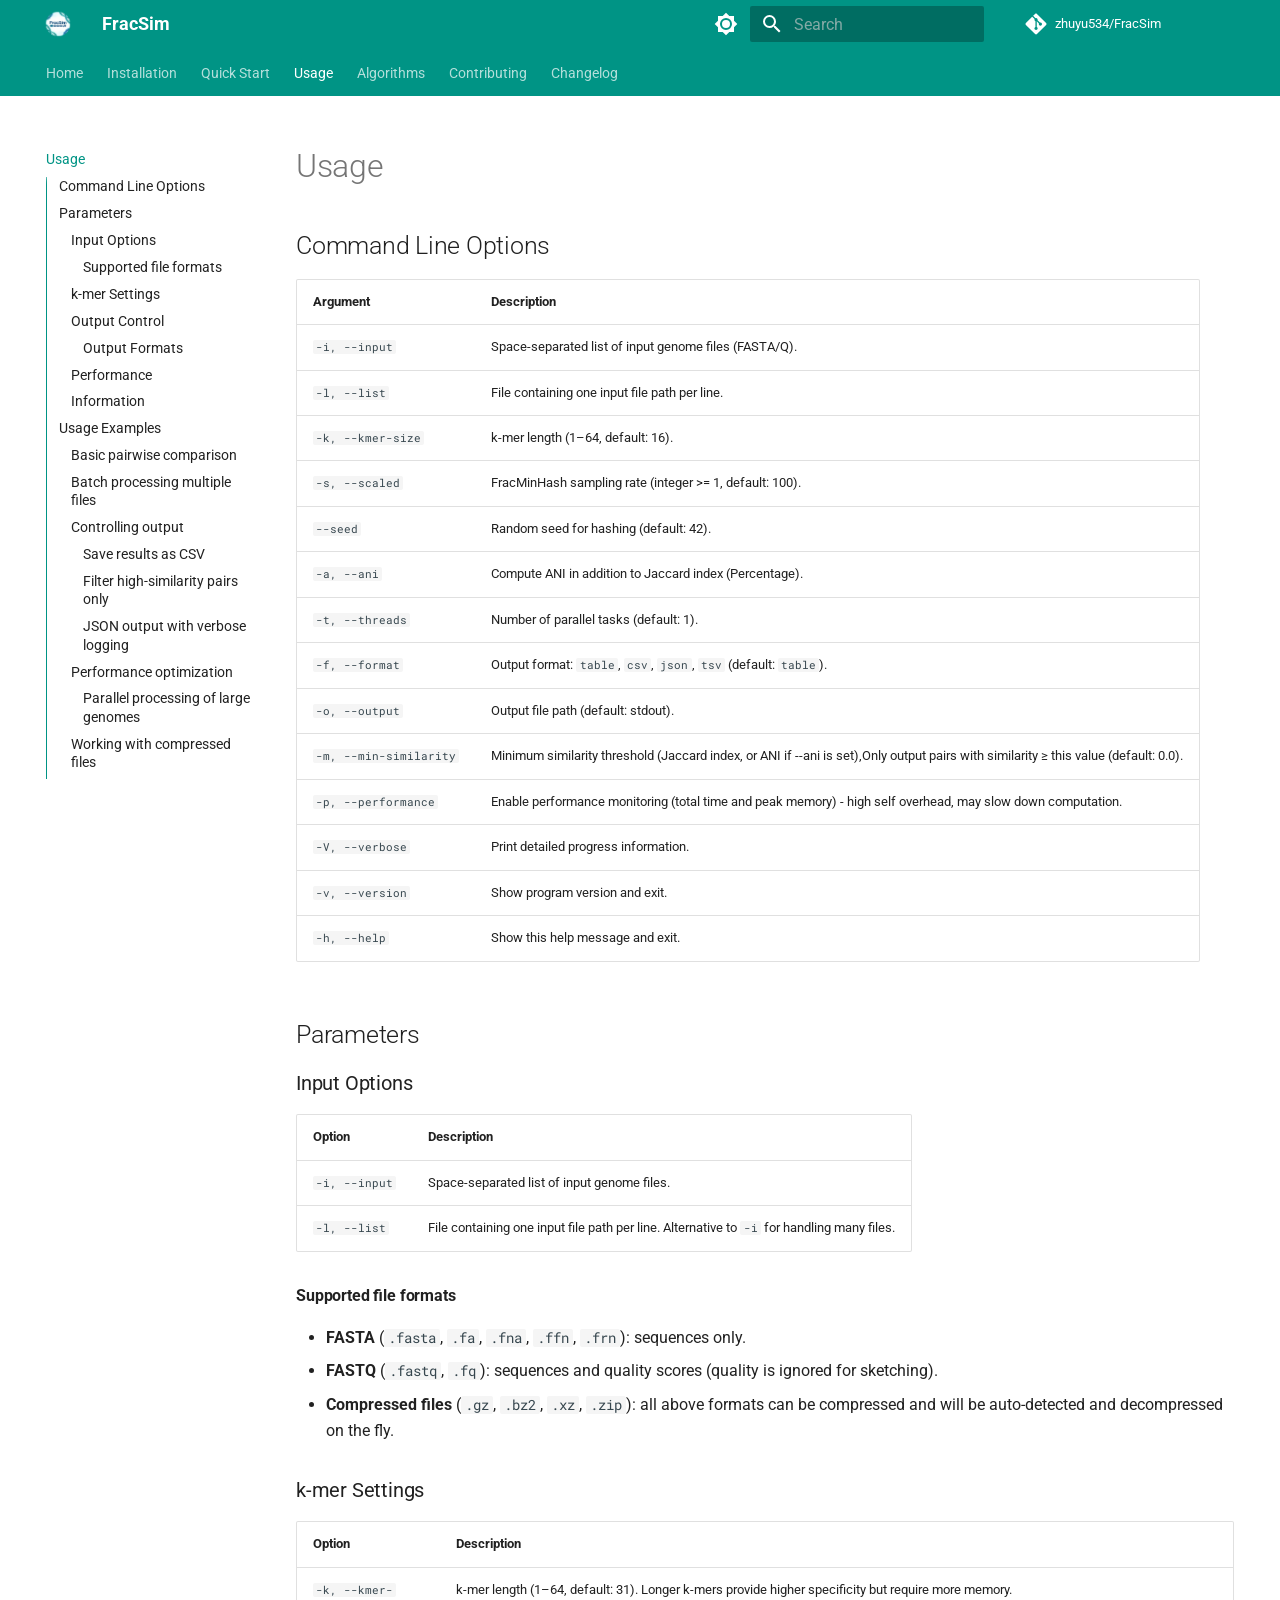
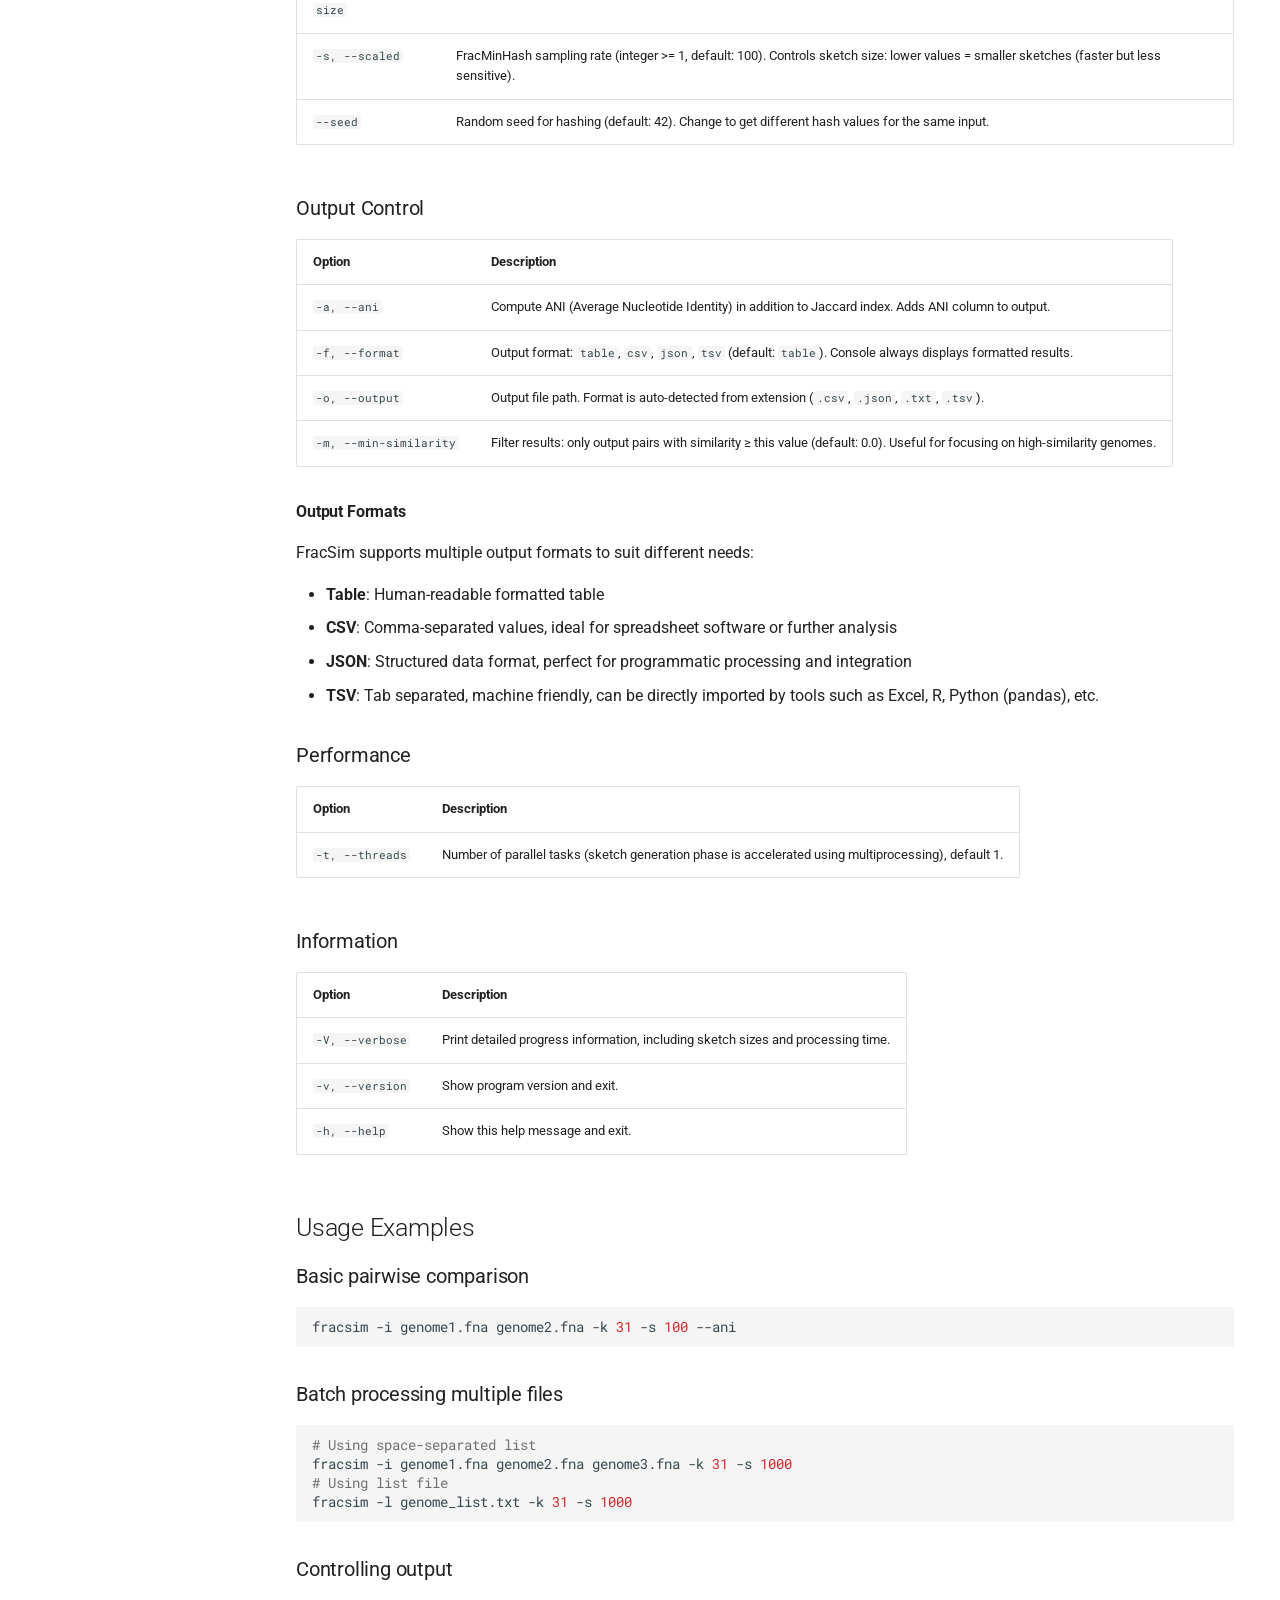
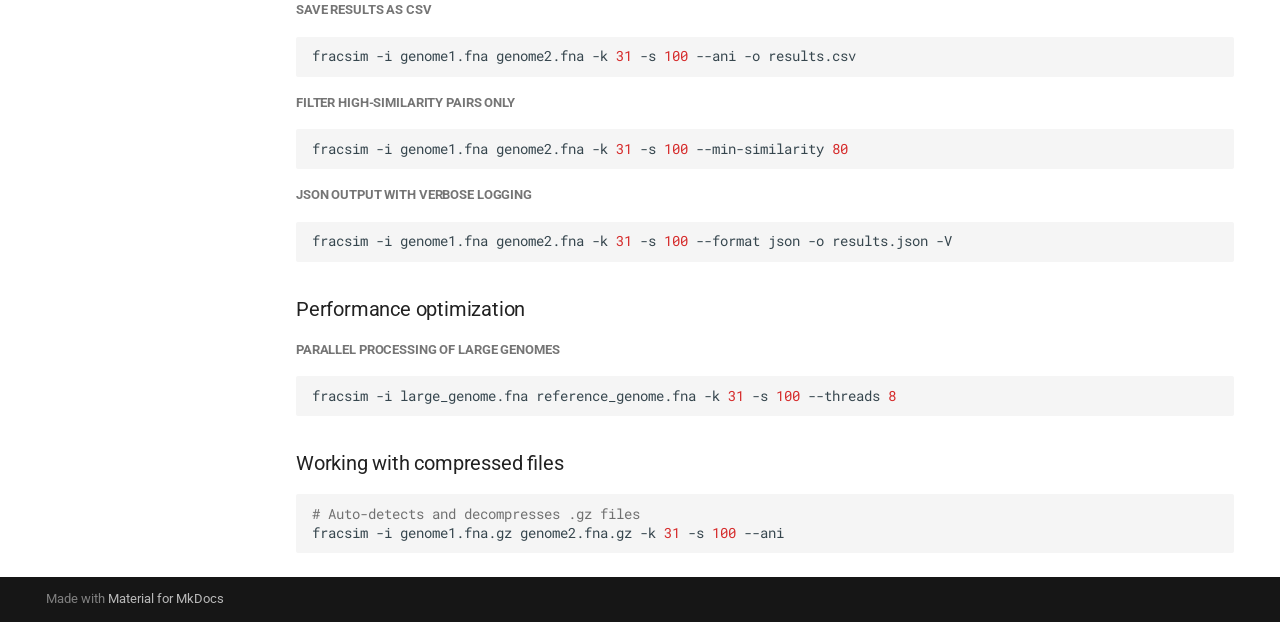
==== usage/index.html @ 7ea0bbf6 "Deployed a2dd2a6 with MkDocs version: 1.6.1" ====
<!doctype html>
<html lang="en" class="no-js">
  <head>
    
      <meta charset="utf-8">
      <meta name="viewport" content="width=device-width,initial-scale=1">
      
        <meta name="description" content="Fast bacterial genome similarity estimation using FracMinHash sketching">
      
      
        <meta name="author" content="Yu Zhu">
      
      
        <link rel="canonical" href="https://zhuyu534.github.io/FracSim/usage/">
      
      
        <link rel="prev" href="../quickstart/">
      
      
        <link rel="next" href="../algorithms/">
      
      
        
      
      
      <link rel="icon" href="../images/logo.png">
      <meta name="generator" content="mkdocs-1.6.1, mkdocs-material-9.7.6">
    
    
      
        <title>Usage - FracSim</title>
      
    
    
      <link rel="stylesheet" href="../assets/stylesheets/main.484c7ddc.min.css">
      
        
        <link rel="stylesheet" href="../assets/stylesheets/palette.ab4e12ef.min.css">
      
      


    
    
      
    
    
      
        
        
        <link rel="preconnect" href="https://fonts.gstatic.com" crossorigin>
        <link rel="stylesheet" href="https://fonts.googleapis.com/css?family=Roboto:300,300i,400,400i,700,700i%7CRoboto+Mono:400,400i,700,700i&display=fallback">
        <style>:root{--md-text-font:"Roboto";--md-code-font:"Roboto Mono"}</style>
      
    
    
    <script>__md_scope=new URL("..",location),__md_hash=e=>[...e].reduce(((e,_)=>(e<<5)-e+_.charCodeAt(0)),0),__md_get=(e,_=localStorage,t=__md_scope)=>JSON.parse(_.getItem(t.pathname+"."+e)),__md_set=(e,_,t=localStorage,a=__md_scope)=>{try{t.setItem(a.pathname+"."+e,JSON.stringify(_))}catch(e){}}</script>
    
      

    
    
  </head>
  
  
    
    
      
    
    
    
    
    <body dir="ltr" data-md-color-scheme="default" data-md-color-primary="teal" data-md-color-accent="orange">
  
    
    <input class="md-toggle" data-md-toggle="drawer" type="checkbox" id="__drawer" autocomplete="off">
    <input class="md-toggle" data-md-toggle="search" type="checkbox" id="__search" autocomplete="off">
    <label class="md-overlay" for="__drawer"></label>
    <div data-md-component="skip">
      
        
        <a href="#usage" class="md-skip">
          Skip to content
        </a>
      
    </div>
    <div data-md-component="announce">
      
    </div>
    
    
      

<header class="md-header" data-md-component="header">
  <nav class="md-header__inner md-grid" aria-label="Header">
    <a href=".." title="FracSim" class="md-header__button md-logo" aria-label="FracSim" data-md-component="logo">
      
  <img src="../images/logo.png" alt="logo">

    </a>
    <label class="md-header__button md-icon" for="__drawer">
      
      <svg xmlns="http://www.w3.org/2000/svg" viewBox="0 0 24 24"><path d="M3 6h18v2H3zm0 5h18v2H3zm0 5h18v2H3z"/></svg>
    </label>
    <div class="md-header__title" data-md-component="header-title">
      <div class="md-header__ellipsis">
        <div class="md-header__topic">
          <span class="md-ellipsis">
            FracSim
          </span>
        </div>
        <div class="md-header__topic" data-md-component="header-topic">
          <span class="md-ellipsis">
            
              Usage
            
          </span>
        </div>
      </div>
    </div>
    
      
        <form class="md-header__option" data-md-component="palette">
  
    
    
    
    <input class="md-option" data-md-color-media="" data-md-color-scheme="default" data-md-color-primary="teal" data-md-color-accent="orange"  aria-label="Switch to dark mode"  type="radio" name="__palette" id="__palette_0">
    
      <label class="md-header__button md-icon" title="Switch to dark mode" for="__palette_1" hidden>
        <svg xmlns="http://www.w3.org/2000/svg" viewBox="0 0 24 24"><path d="M12 8a4 4 0 0 0-4 4 4 4 0 0 0 4 4 4 4 0 0 0 4-4 4 4 0 0 0-4-4m0 10a6 6 0 0 1-6-6 6 6 0 0 1 6-6 6 6 0 0 1 6 6 6 6 0 0 1-6 6m8-9.31V4h-4.69L12 .69 8.69 4H4v4.69L.69 12 4 15.31V20h4.69L12 23.31 15.31 20H20v-4.69L23.31 12z"/></svg>
      </label>
    
  
    
    
    
    <input class="md-option" data-md-color-media="" data-md-color-scheme="slate" data-md-color-primary="teal" data-md-color-accent="orange"  aria-label="Switch to light mode"  type="radio" name="__palette" id="__palette_1">
    
      <label class="md-header__button md-icon" title="Switch to light mode" for="__palette_0" hidden>
        <svg xmlns="http://www.w3.org/2000/svg" viewBox="0 0 24 24"><path d="M12 18c-.89 0-1.74-.2-2.5-.55C11.56 16.5 13 14.42 13 12s-1.44-4.5-3.5-5.45C10.26 6.2 11.11 6 12 6a6 6 0 0 1 6 6 6 6 0 0 1-6 6m8-9.31V4h-4.69L12 .69 8.69 4H4v4.69L.69 12 4 15.31V20h4.69L12 23.31 15.31 20H20v-4.69L23.31 12z"/></svg>
      </label>
    
  
</form>
      
    
    
      <script>var palette=__md_get("__palette");if(palette&&palette.color){if("(prefers-color-scheme)"===palette.color.media){var media=matchMedia("(prefers-color-scheme: light)"),input=document.querySelector(media.matches?"[data-md-color-media='(prefers-color-scheme: light)']":"[data-md-color-media='(prefers-color-scheme: dark)']");palette.color.media=input.getAttribute("data-md-color-media"),palette.color.scheme=input.getAttribute("data-md-color-scheme"),palette.color.primary=input.getAttribute("data-md-color-primary"),palette.color.accent=input.getAttribute("data-md-color-accent")}for(var[key,value]of Object.entries(palette.color))document.body.setAttribute("data-md-color-"+key,value)}</script>
    
    
    
      
      
        <label class="md-header__button md-icon" for="__search">
          
          <svg xmlns="http://www.w3.org/2000/svg" viewBox="0 0 24 24"><path d="M9.5 3A6.5 6.5 0 0 1 16 9.5c0 1.61-.59 3.09-1.56 4.23l.27.27h.79l5 5-1.5 1.5-5-5v-.79l-.27-.27A6.52 6.52 0 0 1 9.5 16 6.5 6.5 0 0 1 3 9.5 6.5 6.5 0 0 1 9.5 3m0 2C7 5 5 7 5 9.5S7 14 9.5 14 14 12 14 9.5 12 5 9.5 5"/></svg>
        </label>
        <div class="md-search" data-md-component="search" role="dialog">
  <label class="md-search__overlay" for="__search"></label>
  <div class="md-search__inner" role="search">
    <form class="md-search__form" name="search">
      <input type="text" class="md-search__input" name="query" aria-label="Search" placeholder="Search" autocapitalize="off" autocorrect="off" autocomplete="off" spellcheck="false" data-md-component="search-query" required>
      <label class="md-search__icon md-icon" for="__search">
        
        <svg xmlns="http://www.w3.org/2000/svg" viewBox="0 0 24 24"><path d="M9.5 3A6.5 6.5 0 0 1 16 9.5c0 1.61-.59 3.09-1.56 4.23l.27.27h.79l5 5-1.5 1.5-5-5v-.79l-.27-.27A6.52 6.52 0 0 1 9.5 16 6.5 6.5 0 0 1 3 9.5 6.5 6.5 0 0 1 9.5 3m0 2C7 5 5 7 5 9.5S7 14 9.5 14 14 12 14 9.5 12 5 9.5 5"/></svg>
        
        <svg xmlns="http://www.w3.org/2000/svg" viewBox="0 0 24 24"><path d="M20 11v2H8l5.5 5.5-1.42 1.42L4.16 12l7.92-7.92L13.5 5.5 8 11z"/></svg>
      </label>
      <nav class="md-search__options" aria-label="Search">
        
        <button type="reset" class="md-search__icon md-icon" title="Clear" aria-label="Clear" tabindex="-1">
          
          <svg xmlns="http://www.w3.org/2000/svg" viewBox="0 0 24 24"><path d="M19 6.41 17.59 5 12 10.59 6.41 5 5 6.41 10.59 12 5 17.59 6.41 19 12 13.41 17.59 19 19 17.59 13.41 12z"/></svg>
        </button>
      </nav>
      
        <div class="md-search__suggest" data-md-component="search-suggest"></div>
      
    </form>
    <div class="md-search__output">
      <div class="md-search__scrollwrap" tabindex="0" data-md-scrollfix>
        <div class="md-search-result" data-md-component="search-result">
          <div class="md-search-result__meta">
            Initializing search
          </div>
          <ol class="md-search-result__list" role="presentation"></ol>
        </div>
      </div>
    </div>
  </div>
</div>
      
    
    
      <div class="md-header__source">
        <a href="https://github.com/zhuyu534/FracSim" title="Go to repository" class="md-source" data-md-component="source">
  <div class="md-source__icon md-icon">
    
    <svg xmlns="http://www.w3.org/2000/svg" viewBox="0 0 448 512"><!--! Font Awesome Free 7.1.0 by @fontawesome - https://fontawesome.com License - https://fontawesome.com/license/free (Icons: CC BY 4.0, Fonts: SIL OFL 1.1, Code: MIT License) Copyright 2025 Fonticons, Inc.--><path d="M439.6 236.1 244 40.5c-5.4-5.5-12.8-8.5-20.4-8.5s-15 3-20.4 8.4L162.5 81l51.5 51.5c27.1-9.1 52.7 16.8 43.4 43.7l49.7 49.7c34.2-11.8 61.2 31 35.5 56.7-26.5 26.5-70.2-2.9-56-37.3L240.3 199v121.9c25.3 12.5 22.3 41.8 9.1 55-6.4 6.4-15.2 10.1-24.3 10.1s-17.8-3.6-24.3-10.1c-17.6-17.6-11.1-46.9 11.2-56v-123c-20.8-8.5-24.6-30.7-18.6-45L142.6 101 8.5 235.1C3 240.6 0 247.9 0 255.5s3 15 8.5 20.4l195.6 195.7c5.4 5.4 12.7 8.4 20.4 8.4s15-3 20.4-8.4l194.7-194.7c5.4-5.4 8.4-12.8 8.4-20.4s-3-15-8.4-20.4"/></svg>
  </div>
  <div class="md-source__repository">
    zhuyu534/FracSim
  </div>
</a>
      </div>
    
  </nav>
  
</header>
    
    <div class="md-container" data-md-component="container">
      
      
        
          
            
<nav class="md-tabs" aria-label="Tabs" data-md-component="tabs">
  <div class="md-grid">
    <ul class="md-tabs__list">
      
        
  
  
  
  
    <li class="md-tabs__item">
      <a href=".." class="md-tabs__link">
        
  
  
    
  
  Home

      </a>
    </li>
  

      
        
  
  
  
  
    <li class="md-tabs__item">
      <a href="../installation/" class="md-tabs__link">
        
  
  
    
  
  Installation

      </a>
    </li>
  

      
        
  
  
  
  
    <li class="md-tabs__item">
      <a href="../quickstart/" class="md-tabs__link">
        
  
  
    
  
  Quick Start

      </a>
    </li>
  

      
        
  
  
  
    
  
  
    <li class="md-tabs__item md-tabs__item--active">
      <a href="./" class="md-tabs__link">
        
  
  
    
  
  Usage

      </a>
    </li>
  

      
        
  
  
  
  
    <li class="md-tabs__item">
      <a href="../algorithms/" class="md-tabs__link">
        
  
  
    
  
  Algorithms

      </a>
    </li>
  

      
        
  
  
  
  
    <li class="md-tabs__item">
      <a href="../contributing/" class="md-tabs__link">
        
  
  
    
  
  Contributing

      </a>
    </li>
  

      
        
  
  
  
  
    <li class="md-tabs__item">
      <a href="../changelog/" class="md-tabs__link">
        
  
  
    
  
  Changelog

      </a>
    </li>
  

      
    </ul>
  </div>
</nav>
          
        
      
      <main class="md-main" data-md-component="main">
        <div class="md-main__inner md-grid">
          
            
              
              <div class="md-sidebar md-sidebar--primary" data-md-component="sidebar" data-md-type="navigation" >
                <div class="md-sidebar__scrollwrap">
                  <div class="md-sidebar__inner">
                    


  


  

<nav class="md-nav md-nav--primary md-nav--lifted md-nav--integrated" aria-label="Navigation" data-md-level="0">
  <label class="md-nav__title" for="__drawer">
    <a href=".." title="FracSim" class="md-nav__button md-logo" aria-label="FracSim" data-md-component="logo">
      
  <img src="../images/logo.png" alt="logo">

    </a>
    FracSim
  </label>
  
    <div class="md-nav__source">
      <a href="https://github.com/zhuyu534/FracSim" title="Go to repository" class="md-source" data-md-component="source">
  <div class="md-source__icon md-icon">
    
    <svg xmlns="http://www.w3.org/2000/svg" viewBox="0 0 448 512"><!--! Font Awesome Free 7.1.0 by @fontawesome - https://fontawesome.com License - https://fontawesome.com/license/free (Icons: CC BY 4.0, Fonts: SIL OFL 1.1, Code: MIT License) Copyright 2025 Fonticons, Inc.--><path d="M439.6 236.1 244 40.5c-5.4-5.5-12.8-8.5-20.4-8.5s-15 3-20.4 8.4L162.5 81l51.5 51.5c27.1-9.1 52.7 16.8 43.4 43.7l49.7 49.7c34.2-11.8 61.2 31 35.5 56.7-26.5 26.5-70.2-2.9-56-37.3L240.3 199v121.9c25.3 12.5 22.3 41.8 9.1 55-6.4 6.4-15.2 10.1-24.3 10.1s-17.8-3.6-24.3-10.1c-17.6-17.6-11.1-46.9 11.2-56v-123c-20.8-8.5-24.6-30.7-18.6-45L142.6 101 8.5 235.1C3 240.6 0 247.9 0 255.5s3 15 8.5 20.4l195.6 195.7c5.4 5.4 12.7 8.4 20.4 8.4s15-3 20.4-8.4l194.7-194.7c5.4-5.4 8.4-12.8 8.4-20.4s-3-15-8.4-20.4"/></svg>
  </div>
  <div class="md-source__repository">
    zhuyu534/FracSim
  </div>
</a>
    </div>
  
  <ul class="md-nav__list" data-md-scrollfix>
    
      
      
  
  
  
  
    <li class="md-nav__item">
      <a href=".." class="md-nav__link">
        
  
  
  <span class="md-ellipsis">
    
  
    Home
  

    
  </span>
  
  

      </a>
    </li>
  

    
      
      
  
  
  
  
    <li class="md-nav__item">
      <a href="../installation/" class="md-nav__link">
        
  
  
  <span class="md-ellipsis">
    
  
    Installation
  

    
  </span>
  
  

      </a>
    </li>
  

    
      
      
  
  
  
  
    <li class="md-nav__item">
      <a href="../quickstart/" class="md-nav__link">
        
  
  
  <span class="md-ellipsis">
    
  
    Quick Start
  

    
  </span>
  
  

      </a>
    </li>
  

    
      
      
  
  
    
  
  
  
    <li class="md-nav__item md-nav__item--active">
      
      <input class="md-nav__toggle md-toggle" type="checkbox" id="__toc">
      
      
        
      
      
        <label class="md-nav__link md-nav__link--active" for="__toc">
          
  
  
  <span class="md-ellipsis">
    
  
    Usage
  

    
  </span>
  
  

          <span class="md-nav__icon md-icon"></span>
        </label>
      
      <a href="./" class="md-nav__link md-nav__link--active">
        
  
  
  <span class="md-ellipsis">
    
  
    Usage
  

    
  </span>
  
  

      </a>
      
        

<nav class="md-nav md-nav--secondary" aria-label="Table of contents">
  
  
  
    
  
  
    <label class="md-nav__title" for="__toc">
      <span class="md-nav__icon md-icon"></span>
      Table of contents
    </label>
    <ul class="md-nav__list" data-md-component="toc" data-md-scrollfix>
      
        <li class="md-nav__item">
  <a href="#command-line-options" class="md-nav__link">
    <span class="md-ellipsis">
      
        Command Line Options
      
    </span>
  </a>
  
</li>
      
        <li class="md-nav__item">
  <a href="#parameters" class="md-nav__link">
    <span class="md-ellipsis">
      
        Parameters
      
    </span>
  </a>
  
    <nav class="md-nav" aria-label="Parameters">
      <ul class="md-nav__list">
        
          <li class="md-nav__item">
  <a href="#input-options" class="md-nav__link">
    <span class="md-ellipsis">
      
        Input Options
      
    </span>
  </a>
  
    <nav class="md-nav" aria-label="Input Options">
      <ul class="md-nav__list">
        
          <li class="md-nav__item">
  <a href="#supported-file-formats" class="md-nav__link">
    <span class="md-ellipsis">
      
        Supported file formats
      
    </span>
  </a>
  
</li>
        
      </ul>
    </nav>
  
</li>
        
          <li class="md-nav__item">
  <a href="#k-mer-settings" class="md-nav__link">
    <span class="md-ellipsis">
      
        k-mer Settings
      
    </span>
  </a>
  
</li>
        
          <li class="md-nav__item">
  <a href="#output-control" class="md-nav__link">
    <span class="md-ellipsis">
      
        Output Control
      
    </span>
  </a>
  
    <nav class="md-nav" aria-label="Output Control">
      <ul class="md-nav__list">
        
          <li class="md-nav__item">
  <a href="#output-formats" class="md-nav__link">
    <span class="md-ellipsis">
      
        Output Formats
      
    </span>
  </a>
  
</li>
        
      </ul>
    </nav>
  
</li>
        
          <li class="md-nav__item">
  <a href="#performance" class="md-nav__link">
    <span class="md-ellipsis">
      
        Performance
      
    </span>
  </a>
  
</li>
        
          <li class="md-nav__item">
  <a href="#information" class="md-nav__link">
    <span class="md-ellipsis">
      
        Information
      
    </span>
  </a>
  
</li>
        
      </ul>
    </nav>
  
</li>
      
        <li class="md-nav__item">
  <a href="#usage-examples" class="md-nav__link">
    <span class="md-ellipsis">
      
        Usage Examples
      
    </span>
  </a>
  
    <nav class="md-nav" aria-label="Usage Examples">
      <ul class="md-nav__list">
        
          <li class="md-nav__item">
  <a href="#basic-pairwise-comparison" class="md-nav__link">
    <span class="md-ellipsis">
      
        Basic pairwise comparison
      
    </span>
  </a>
  
</li>
        
          <li class="md-nav__item">
  <a href="#batch-processing-multiple-files" class="md-nav__link">
    <span class="md-ellipsis">
      
        Batch processing multiple files
      
    </span>
  </a>
  
</li>
        
          <li class="md-nav__item">
  <a href="#controlling-output" class="md-nav__link">
    <span class="md-ellipsis">
      
        Controlling output
      
    </span>
  </a>
  
    <nav class="md-nav" aria-label="Controlling output">
      <ul class="md-nav__list">
        
          <li class="md-nav__item">
  <a href="#save-results-as-csv" class="md-nav__link">
    <span class="md-ellipsis">
      
        Save results as CSV
      
    </span>
  </a>
  
</li>
        
          <li class="md-nav__item">
  <a href="#filter-high-similarity-pairs-only" class="md-nav__link">
    <span class="md-ellipsis">
      
        Filter high-similarity pairs only
      
    </span>
  </a>
  
</li>
        
          <li class="md-nav__item">
  <a href="#json-output-with-verbose-logging" class="md-nav__link">
    <span class="md-ellipsis">
      
        JSON output with verbose logging
      
    </span>
  </a>
  
</li>
        
      </ul>
    </nav>
  
</li>
        
          <li class="md-nav__item">
  <a href="#performance-optimization" class="md-nav__link">
    <span class="md-ellipsis">
      
        Performance optimization
      
    </span>
  </a>
  
    <nav class="md-nav" aria-label="Performance optimization">
      <ul class="md-nav__list">
        
          <li class="md-nav__item">
  <a href="#parallel-processing-of-large-genomes" class="md-nav__link">
    <span class="md-ellipsis">
      
        Parallel processing of large genomes
      
    </span>
  </a>
  
</li>
        
      </ul>
    </nav>
  
</li>
        
          <li class="md-nav__item">
  <a href="#working-with-compressed-files" class="md-nav__link">
    <span class="md-ellipsis">
      
        Working with compressed files
      
    </span>
  </a>
  
</li>
        
      </ul>
    </nav>
  
</li>
      
    </ul>
  
</nav>
      
    </li>
  

    
      
      
  
  
  
  
    <li class="md-nav__item">
      <a href="../algorithms/" class="md-nav__link">
        
  
  
  <span class="md-ellipsis">
    
  
    Algorithms
  

    
  </span>
  
  

      </a>
    </li>
  

    
      
      
  
  
  
  
    <li class="md-nav__item">
      <a href="../contributing/" class="md-nav__link">
        
  
  
  <span class="md-ellipsis">
    
  
    Contributing
  

    
  </span>
  
  

      </a>
    </li>
  

    
      
      
  
  
  
  
    <li class="md-nav__item">
      <a href="../changelog/" class="md-nav__link">
        
  
  
  <span class="md-ellipsis">
    
  
    Changelog
  

    
  </span>
  
  

      </a>
    </li>
  

    
  </ul>
</nav>
                  </div>
                </div>
              </div>
            
            
          
          
            <div class="md-content" data-md-component="content">
              
              <article class="md-content__inner md-typeset">
                
                  


  
  


<h1 id="usage">Usage</h1>
<h2 id="command-line-options">Command Line Options</h2>
<table>
<thead>
<tr>
<th>Argument</th>
<th>Description</th>
</tr>
</thead>
<tbody>
<tr>
<td><code>-i, --input</code></td>
<td>Space-separated list of input genome files (FASTA/Q).</td>
</tr>
<tr>
<td><code>-l, --list</code></td>
<td>File containing one input file path per line.</td>
</tr>
<tr>
<td><code>-k, --kmer-size</code></td>
<td>k-mer length (1–64, default: 16).</td>
</tr>
<tr>
<td><code>-s, --scaled</code></td>
<td>FracMinHash sampling rate (integer &gt;= 1, default: 100).</td>
</tr>
<tr>
<td><code>--seed</code></td>
<td>Random seed for hashing (default: 42).</td>
</tr>
<tr>
<td><code>-a, --ani</code></td>
<td>Compute ANI in addition to Jaccard index (Percentage).</td>
</tr>
<tr>
<td><code>-t, --threads</code></td>
<td>Number of parallel tasks (default: 1).</td>
</tr>
<tr>
<td><code>-f, --format</code></td>
<td>Output format: <code>table</code>, <code>csv</code>, <code>json</code>, <code>tsv</code> (default: <code>table</code>).</td>
</tr>
<tr>
<td><code>-o, --output</code></td>
<td>Output file path (default: stdout).</td>
</tr>
<tr>
<td><code>-m, --min-similarity</code></td>
<td>Minimum similarity threshold (Jaccard index, or ANI if --ani is set),Only output pairs with similarity ≥ this value (default: 0.0).</td>
</tr>
<tr>
<td><code>-p, --performance</code></td>
<td>Enable performance monitoring (total time and peak memory) - high self overhead, may slow down computation.</td>
</tr>
<tr>
<td><code>-V, --verbose</code></td>
<td>Print detailed progress information.</td>
</tr>
<tr>
<td><code>-v, --version</code></td>
<td>Show program version and exit.</td>
</tr>
<tr>
<td><code>-h, --help</code></td>
<td>Show this help message and exit.</td>
</tr>
</tbody>
</table>
<h2 id="parameters">Parameters</h2>
<h3 id="input-options">Input Options</h3>
<table>
<thead>
<tr>
<th>Option</th>
<th>Description</th>
</tr>
</thead>
<tbody>
<tr>
<td><code>-i, --input</code></td>
<td>Space-separated list of input genome files.</td>
</tr>
<tr>
<td><code>-l, --list</code></td>
<td>File containing one input file path per line. Alternative to <code>-i</code> for handling many files.</td>
</tr>
</tbody>
</table>
<h4 id="supported-file-formats">Supported file formats</h4>
<ul>
<li><strong>FASTA</strong> (<code>.fasta</code>, <code>.fa</code>, <code>.fna</code>, <code>.ffn</code>, <code>.frn</code>): sequences only.</li>
<li><strong>FASTQ</strong> (<code>.fastq</code>, <code>.fq</code>): sequences and quality scores (quality is ignored for sketching).</li>
<li><strong>Compressed files</strong> (<code>.gz</code>, <code>.bz2</code>, <code>.xz</code>, <code>.zip</code>): all above formats can be compressed and will be auto-detected and decompressed on the fly.  </li>
</ul>
<h3 id="k-mer-settings">k-mer Settings</h3>
<table>
<thead>
<tr>
<th>Option</th>
<th>Description</th>
</tr>
</thead>
<tbody>
<tr>
<td><code>-k, --kmer-size</code></td>
<td>k-mer length (1–64, default: 31). Longer k-mers provide higher specificity but require more memory.</td>
</tr>
<tr>
<td><code>-s, --scaled</code></td>
<td>FracMinHash sampling rate (integer &gt;= 1, default: 100). Controls sketch size: lower values = smaller sketches (faster but less sensitive).</td>
</tr>
<tr>
<td><code>--seed</code></td>
<td>Random seed for hashing (default: 42). Change to get different hash values for the same input.</td>
</tr>
</tbody>
</table>
<h3 id="output-control">Output Control</h3>
<table>
<thead>
<tr>
<th>Option</th>
<th>Description</th>
</tr>
</thead>
<tbody>
<tr>
<td><code>-a, --ani</code></td>
<td>Compute ANI (Average Nucleotide Identity) in addition to Jaccard index. Adds ANI column to output.</td>
</tr>
<tr>
<td><code>-f, --format</code></td>
<td>Output format: <code>table</code>, <code>csv</code>, <code>json</code>, <code>tsv</code> (default: <code>table</code>). Console always displays formatted results.</td>
</tr>
<tr>
<td><code>-o, --output</code></td>
<td>Output file path. Format is auto-detected from extension (<code>.csv</code>, <code>.json</code>, <code>.txt</code>, <code>.tsv</code>).</td>
</tr>
<tr>
<td><code>-m, --min-similarity</code></td>
<td>Filter results: only output pairs with similarity ≥ this value (default: 0.0). Useful for focusing on high-similarity genomes.</td>
</tr>
</tbody>
</table>
<h4 id="output-formats">Output Formats</h4>
<p>FracSim supports multiple output formats to suit different needs:</p>
<ul>
<li><strong>Table</strong>: Human-readable formatted table  </li>
<li><strong>CSV</strong>: Comma-separated values, ideal for spreadsheet software or further analysis</li>
<li><strong>JSON</strong>: Structured data format, perfect for programmatic processing and integration</li>
<li><strong>TSV</strong>: Tab separated, machine friendly, can be directly imported by tools such as Excel, R, Python (pandas), etc.</li>
</ul>
<h3 id="performance">Performance</h3>
<table>
<thead>
<tr>
<th>Option</th>
<th>Description</th>
</tr>
</thead>
<tbody>
<tr>
<td><code>-t, --threads</code></td>
<td>Number of parallel tasks (sketch generation phase is accelerated using multiprocessing), default 1.</td>
</tr>
</tbody>
</table>
<h3 id="information">Information</h3>
<table>
<thead>
<tr>
<th>Option</th>
<th>Description</th>
</tr>
</thead>
<tbody>
<tr>
<td><code>-V, --verbose</code></td>
<td>Print detailed progress information, including sketch sizes and processing time.</td>
</tr>
<tr>
<td><code>-v, --version</code></td>
<td>Show program version and exit.</td>
</tr>
<tr>
<td><code>-h, --help</code></td>
<td>Show this help message and exit.</td>
</tr>
</tbody>
</table>
<h2 id="usage-examples">Usage Examples</h2>
<h3 id="basic-pairwise-comparison">Basic pairwise comparison</h3>
<div class="highlight"><pre><span></span><code>fracsim<span class="w"> </span>-i<span class="w"> </span>genome1.fna<span class="w"> </span>genome2.fna<span class="w"> </span>-k<span class="w"> </span><span class="m">31</span><span class="w"> </span>-s<span class="w"> </span><span class="m">100</span><span class="w"> </span>--ani<span class="w"> </span>
</code></pre></div>
<h3 id="batch-processing-multiple-files">Batch processing multiple files</h3>
<div class="highlight"><pre><span></span><code><span class="c1"># Using space-separated list</span>
fracsim<span class="w"> </span>-i<span class="w"> </span>genome1.fna<span class="w"> </span>genome2.fna<span class="w"> </span>genome3.fna<span class="w"> </span>-k<span class="w"> </span><span class="m">31</span><span class="w"> </span>-s<span class="w"> </span><span class="m">1000</span>
<span class="c1"># Using list file</span>
fracsim<span class="w"> </span>-l<span class="w"> </span>genome_list.txt<span class="w"> </span>-k<span class="w"> </span><span class="m">31</span><span class="w"> </span>-s<span class="w"> </span><span class="m">1000</span>
</code></pre></div>
<h3 id="controlling-output">Controlling output</h3>
<h5 id="save-results-as-csv">Save results as CSV</h5>
<div class="highlight"><pre><span></span><code>fracsim<span class="w"> </span>-i<span class="w"> </span>genome1.fna<span class="w"> </span>genome2.fna<span class="w"> </span>-k<span class="w"> </span><span class="m">31</span><span class="w"> </span>-s<span class="w"> </span><span class="m">100</span><span class="w"> </span>--ani<span class="w"> </span>-o<span class="w"> </span>results.csv
</code></pre></div>
<h5 id="filter-high-similarity-pairs-only">Filter high-similarity pairs only</h5>
<div class="highlight"><pre><span></span><code>fracsim<span class="w"> </span>-i<span class="w"> </span>genome1.fna<span class="w"> </span>genome2.fna<span class="w"> </span>-k<span class="w"> </span><span class="m">31</span><span class="w"> </span>-s<span class="w"> </span><span class="m">100</span><span class="w"> </span>--min-similarity<span class="w"> </span><span class="m">80</span>
</code></pre></div>
<h5 id="json-output-with-verbose-logging">JSON output with verbose logging</h5>
<div class="highlight"><pre><span></span><code>fracsim<span class="w"> </span>-i<span class="w"> </span>genome1.fna<span class="w"> </span>genome2.fna<span class="w"> </span>-k<span class="w"> </span><span class="m">31</span><span class="w"> </span>-s<span class="w"> </span><span class="m">100</span><span class="w"> </span>--format<span class="w"> </span>json<span class="w"> </span>-o<span class="w"> </span>results.json<span class="w"> </span>-V
</code></pre></div>
<h3 id="performance-optimization">Performance optimization</h3>
<h5 id="parallel-processing-of-large-genomes">Parallel processing of large genomes</h5>
<div class="highlight"><pre><span></span><code>fracsim<span class="w"> </span>-i<span class="w"> </span>large_genome.fna<span class="w"> </span>reference_genome.fna<span class="w"> </span>-k<span class="w"> </span><span class="m">31</span><span class="w"> </span>-s<span class="w"> </span><span class="m">100</span><span class="w"> </span>--threads<span class="w"> </span><span class="m">8</span>
</code></pre></div>
<h3 id="working-with-compressed-files">Working with compressed files</h3>
<div class="highlight"><pre><span></span><code><span class="c1"># Auto-detects and decompresses .gz files</span>
fracsim<span class="w"> </span>-i<span class="w"> </span>genome1.fna.gz<span class="w"> </span>genome2.fna.gz<span class="w"> </span>-k<span class="w"> </span><span class="m">31</span><span class="w"> </span>-s<span class="w"> </span><span class="m">100</span><span class="w"> </span>--ani
</code></pre></div>












                
              </article>
            </div>
          
          
<script>var target=document.getElementById(location.hash.slice(1));target&&target.name&&(target.checked=target.name.startsWith("__tabbed_"))</script>
        </div>
        
      </main>
      
        <footer class="md-footer">
  
  <div class="md-footer-meta md-typeset">
    <div class="md-footer-meta__inner md-grid">
      <div class="md-copyright">
  
  
    Made with
    <a href="https://squidfunk.github.io/mkdocs-material/" target="_blank" rel="noopener">
      Material for MkDocs
    </a>
  
</div>
      
    </div>
  </div>
</footer>
      
    </div>
    <div class="md-dialog" data-md-component="dialog">
      <div class="md-dialog__inner md-typeset"></div>
    </div>
    
    
    
      
      
      <script id="__config" type="application/json">{"annotate": null, "base": "..", "features": ["navigation.tabs", "navigation.sections", "toc.integrate", "search.suggest", "search.highlight"], "search": "../assets/javascripts/workers/search.2c215733.min.js", "tags": null, "translations": {"clipboard.copied": "Copied to clipboard", "clipboard.copy": "Copy to clipboard", "search.result.more.one": "1 more on this page", "search.result.more.other": "# more on this page", "search.result.none": "No matching documents", "search.result.one": "1 matching document", "search.result.other": "# matching documents", "search.result.placeholder": "Type to start searching", "search.result.term.missing": "Missing", "select.version": "Select version"}, "version": null}</script>
    
    
      <script src="../assets/javascripts/bundle.79ae519e.min.js"></script>
      
    
  </body>
</html>
---- assets/stylesheets/main.484c7ddc.min.css ----
@charset "UTF-8";html{-webkit-text-size-adjust:none;-moz-text-size-adjust:none;text-size-adjust:none;box-sizing:border-box}*,:after,:before{box-sizing:inherit}@media (prefers-reduced-motion){*,:after,:before{transition:none!important}}body{margin:0}a,button,input,label{-webkit-tap-highlight-color:transparent}a{color:inherit;text-decoration:none}hr{border:0;box-sizing:initial;display:block;height:.05rem;overflow:visible;padding:0}small{font-size:80%}sub,sup{line-height:1em}img{border-style:none}table{border-collapse:initial;border-spacing:0}td,th{font-weight:400;vertical-align:top}button{background:#0000;border:0;font-family:inherit;font-size:inherit;margin:0;padding:0}input{border:0;outline:none}:root{--md-primary-fg-color:#4051b5;--md-primary-fg-color--light:#5d6cc0;--md-primary-fg-color--dark:#303fa1;--md-primary-bg-color:#fff;--md-primary-bg-color--light:#ffffffb3;--md-accent-fg-color:#526cfe;--md-accent-fg-color--transparent:#526cfe1a;--md-accent-bg-color:#fff;--md-accent-bg-color--light:#ffffffb3}[data-md-color-scheme=default]{color-scheme:light}[data-md-color-scheme=default] img[src$="#gh-dark-mode-only"],[data-md-color-scheme=default] img[src$="#only-dark"]{display:none}:root,[data-md-color-scheme=default]{--md-hue:225deg;--md-default-fg-color:#000000de;--md-default-fg-color--light:#0000008a;--md-default-fg-color--lighter:#00000052;--md-default-fg-color--lightest:#00000012;--md-default-bg-color:#fff;--md-default-bg-color--light:#ffffffb3;--md-default-bg-color--lighter:#ffffff4d;--md-default-bg-color--lightest:#ffffff1f;--md-code-fg-color:#36464e;--md-code-bg-color:#f5f5f5;--md-code-bg-color--light:#f5f5f5b3;--md-code-bg-color--lighter:#f5f5f54d;--md-code-hl-color:#4287ff;--md-code-hl-color--light:#4287ff1a;--md-code-hl-number-color:#d52a2a;--md-code-hl-special-color:#db1457;--md-code-hl-function-color:#a846b9;--md-code-hl-constant-color:#6e59d9;--md-code-hl-keyword-color:#3f6ec6;--md-code-hl-string-color:#1c7d4d;--md-code-hl-name-color:var(--md-code-fg-color);--md-code-hl-operator-color:var(--md-default-fg-color--light);--md-code-hl-punctuation-color:var(--md-default-fg-color--light);--md-code-hl-comment-color:var(--md-default-fg-color--light);--md-code-hl-generic-color:var(--md-default-fg-color--light);--md-code-hl-variable-color:var(--md-default-fg-color--light);--md-typeset-color:var(--md-default-fg-color);--md-typeset-a-color:var(--md-primary-fg-color);--md-typeset-del-color:#f5503d26;--md-typeset-ins-color:#0bd57026;--md-typeset-kbd-color:#fafafa;--md-typeset-kbd-accent-color:#fff;--md-typeset-kbd-border-color:#b8b8b8;--md-typeset-mark-color:#ffff0080;--md-typeset-table-color:#0000001f;--md-typeset-table-color--light:rgba(0,0,0,.035);--md-admonition-fg-color:var(--md-default-fg-color);--md-admonition-bg-color:var(--md-default-bg-color);--md-warning-fg-color:#000000de;--md-warning-bg-color:#ff9;--md-footer-fg-color:#fff;--md-footer-fg-color--light:#ffffffb3;--md-footer-fg-color--lighter:#ffffff73;--md-footer-bg-color:#000000de;--md-footer-bg-color--dark:#00000052;--md-shadow-z1:0 0.2rem 0.5rem #0000000d,0 0 0.05rem #0000001a;--md-shadow-z2:0 0.2rem 0.5rem #0000001a,0 0 0.05rem #00000040;--md-shadow-z3:0 0.2rem 0.5rem #0003,0 0 0.05rem #00000059}.md-icon svg{fill:currentcolor;display:block;height:1.2rem;width:1.2rem}body{-webkit-font-smoothing:antialiased;-moz-osx-font-smoothing:grayscale;--md-text-font-family:var(--md-text-font,_),-apple-system,BlinkMacSystemFont,Helvetica,Arial,sans-serif;--md-code-font-family:var(--md-code-font,_),SFMono-Regular,Consolas,Menlo,monospace}aside,body,input{font-feature-settings:"kern","liga";color:var(--md-typeset-color);font-family:var(--md-text-font-family)}code,kbd,pre{font-feature-settings:"kern";font-family:var(--md-code-font-family)}:root{--md-typeset-table-sort-icon:url('data:image/svg+xml;charset=utf-8,<svg xmlns="http://www.w3.org/2000/svg" viewBox="0 0 24 24"><path d="m18 21-4-4h3V7h-3l4-4 4 4h-3v10h3M2 19v-2h10v2M2 13v-2h7v2M2 7V5h4v2z"/></svg>');--md-typeset-table-sort-icon--asc:url('data:image/svg+xml;charset=utf-8,<svg xmlns="http://www.w3.org/2000/svg" viewBox="0 0 24 24"><path d="M19 17h3l-4 4-4-4h3V3h2M2 17h10v2H2M6 5v2H2V5m0 6h7v2H2z"/></svg>');--md-typeset-table-sort-icon--desc:url('data:image/svg+xml;charset=utf-8,<svg xmlns="http://www.w3.org/2000/svg" viewBox="0 0 24 24"><path d="M19 7h3l-4-4-4 4h3v14h2M2 17h10v2H2M6 5v2H2V5m0 6h7v2H2z"/></svg>')}.md-typeset{-webkit-print-color-adjust:exact;color-adjust:exact;font-size:.8rem;line-height:1.6;overflow-wrap:break-word}@media print{.md-typeset{font-size:.68rem}}.md-typeset blockquote,.md-typeset dl,.md-typeset figure,.md-typeset ol,.md-typeset pre,.md-typeset ul{margin-bottom:1em;margin-top:1em}.md-typeset h1{color:var(--md-default-fg-color--light);font-size:2em;line-height:1.3;margin:0 0 1.25em}.md-typeset h1,.md-typeset h2{font-weight:300;letter-spacing:-.01em}.md-typeset h2{font-size:1.5625em;line-height:1.4;margin:1.6em 0 .64em}.md-typeset h3{font-size:1.25em;font-weight:400;letter-spacing:-.01em;line-height:1.5;margin:1.6em 0 .8em}.md-typeset h2+h3{margin-top:.8em}.md-typeset h4{font-weight:700;letter-spacing:-.01em;margin:1em 0}.md-typeset h5,.md-typeset h6{color:var(--md-default-fg-color--light);font-size:.8em;font-weight:700;letter-spacing:-.01em;margin:1.25em 0}.md-typeset h5{text-transform:uppercase}.md-typeset h5 code{text-transform:none}.md-typeset hr{border-bottom:.05rem solid var(--md-default-fg-color--lightest);display:flow-root;margin:1.5em 0}.md-typeset a{color:var(--md-typeset-a-color);word-break:break-word}.md-typeset a,.md-typeset a:before{transition:color 125ms}.md-typeset a:focus,.md-typeset a:hover{color:var(--md-accent-fg-color)}.md-typeset a:focus code,.md-typeset a:hover code{background-color:var(--md-accent-fg-color--transparent);color:var(--md-accent-fg-color)}.md-typeset a code{color:var(--md-typeset-a-color)}.md-typeset a.focus-visible{outline-color:var(--md-accent-fg-color);outline-offset:.2rem}.md-typeset code,.md-typeset kbd,.md-typeset pre{color:var(--md-code-fg-color);direction:ltr;font-variant-ligatures:none;transition:background-color 125ms}@media print{.md-typeset code,.md-typeset kbd,.md-typeset pre{white-space:pre-wrap}}.md-typeset code{background-color:var(--md-code-bg-color);border-radius:.1rem;-webkit-box-decoration-break:clone;box-decoration-break:clone;font-size:.85em;padding:0 .2941176471em;transition:color 125ms,background-color 125ms;word-break:break-word}.md-typeset code:not(.focus-visible){-webkit-tap-highlight-color:transparent;outline:none}.md-typeset pre{display:flow-root;line-height:1.4;position:relative}.md-typeset pre>code{-webkit-box-decoration-break:slice;box-decoration-break:slice;box-shadow:none;display:block;margin:0;outline-color:var(--md-accent-fg-color);overflow:auto;padding:.7720588235em 1.1764705882em;scrollbar-color:var(--md-default-fg-color--lighter) #0000;scrollbar-width:thin;touch-action:auto;word-break:normal}.md-typeset pre>code:hover{scrollbar-color:var(--md-accent-fg-color) #0000}.md-typeset pre>code::-webkit-scrollbar{height:.2rem;width:.2rem}.md-typeset pre>code::-webkit-scrollbar-thumb{background-color:var(--md-default-fg-color--lighter)}.md-typeset pre>code::-webkit-scrollbar-thumb:hover{background-color:var(--md-accent-fg-color)}.md-typeset kbd{background-color:var(--md-typeset-kbd-color);border-radius:.1rem;box-shadow:0 .1rem 0 .05rem var(--md-typeset-kbd-border-color),0 .1rem 0 var(--md-typeset-kbd-border-color),0 -.1rem .2rem var(--md-typeset-kbd-accent-color) inset;color:var(--md-default-fg-color);display:inline-block;font-size:.75em;padding:0 .6666666667em;vertical-align:text-top;word-break:break-word}.md-typeset mark{background-color:var(--md-typeset-mark-color);-webkit-box-decoration-break:clone;box-decoration-break:clone;color:inherit;word-break:break-word}.md-typeset abbr{cursor:help;text-decoration:none}.md-typeset [data-preview],.md-typeset abbr{border-bottom:.05rem dotted var(--md-default-fg-color--light)}.md-typeset small{opacity:.75}[dir=ltr] .md-typeset sub,[dir=ltr] .md-typeset sup{margin-left:.078125em}[dir=rtl] .md-typeset sub,[dir=rtl] .md-typeset sup{margin-right:.078125em}[dir=ltr] .md-typeset blockquote{padding-left:.6rem}[dir=rtl] .md-typeset blockquote{padding-right:.6rem}[dir=ltr] .md-typeset blockquote{border-left:.2rem solid var(--md-default-fg-color--lighter)}[dir=rtl] .md-typeset blockquote{border-right:.2rem solid var(--md-default-fg-color--lighter)}.md-typeset blockquote{color:var(--md-default-fg-color--light);margin-left:0;margin-right:0}.md-typeset ul{list-style-type:disc}.md-typeset ul[type]{list-style-type:revert-layer}[dir=ltr] .md-typeset ol,[dir=ltr] .md-typeset ul{margin-left:.625em}[dir=rtl] .md-typeset ol,[dir=rtl] .md-typeset ul{margin-right:.625em}.md-typeset ol,.md-typeset ul{padding:0}.md-typeset ol:not([hidden]),.md-typeset ul:not([hidden]){display:flow-root}.md-typeset ol ol,.md-typeset ul ol{list-style-type:lower-alpha}.md-typeset ol ol ol,.md-typeset ul ol ol{list-style-type:lower-roman}.md-typeset ol ol ol ol,.md-typeset ul ol ol ol{list-style-type:upper-alpha}.md-typeset ol ol ol ol ol,.md-typeset ul ol ol ol ol{list-style-type:upper-roman}.md-typeset ol[type],.md-typeset ul[type]{list-style-type:revert-layer}[dir=ltr] .md-typeset ol li,[dir=ltr] .md-typeset ul li{margin-left:1.25em}[dir=rtl] .md-typeset ol li,[dir=rtl] .md-typeset ul li{margin-right:1.25em}.md-typeset ol li,.md-typeset ul li{margin-bottom:.5em}.md-typeset ol li blockquote,.md-typeset ol li p,.md-typeset ul li blockquote,.md-typeset ul li p{margin:.5em 0}.md-typeset ol li:last-child,.md-typeset ul li:last-child{margin-bottom:0}[dir=ltr] .md-typeset ol li ol,[dir=ltr] .md-typeset ol li ul,[dir=ltr] .md-typeset ul li ol,[dir=ltr] .md-typeset ul li ul{margin-left:.625em}[dir=rtl] .md-typeset ol li ol,[dir=rtl] .md-typeset ol li ul,[dir=rtl] .md-typeset ul li ol,[dir=rtl] .md-typeset ul li ul{margin-right:.625em}.md-typeset ol li ol,.md-typeset ol li ul,.md-typeset ul li ol,.md-typeset ul li ul{margin-bottom:.5em;margin-top:.5em}[dir=ltr] .md-typeset dd{margin-left:1.875em}[dir=rtl] .md-typeset dd{margin-right:1.875em}.md-typeset dd{margin-bottom:1.5em;margin-top:1em}.md-typeset img,.md-typeset svg,.md-typeset video{height:auto;max-width:100%}.md-typeset img[align=left]{margin:1em 1em 1em 0}.md-typeset img[align=right]{margin:1em 0 1em 1em}.md-typeset img[align]:only-child{margin-top:0}.md-typeset figure{display:flow-root;margin:1em auto;max-width:100%;text-align:center;width:fit-content}.md-typeset figure img{display:block;margin:0 auto}.md-typeset figcaption{font-style:italic;margin:1em auto;max-width:24rem}.md-typeset iframe{max-width:100%}.md-typeset table:not([class]){background-color:var(--md-default-bg-color);border:.05rem solid var(--md-typeset-table-color);border-radius:.1rem;display:inline-block;font-size:.64rem;max-width:100%;overflow:auto;touch-action:auto}@media print{.md-typeset table:not([class]){display:table}}.md-typeset table:not([class])+*{margin-top:1.5em}.md-typeset table:not([class]) td>:first-child,.md-typeset table:not([class]) th>:first-child{margin-top:0}.md-typeset table:not([class]) td>:last-child,.md-typeset table:not([class]) th>:last-child{margin-bottom:0}.md-typeset table:not([class]) td:not([align]),.md-typeset table:not([class]) th:not([align]){text-align:left}[dir=rtl] .md-typeset table:not([class]) td:not([align]),[dir=rtl] .md-typeset table:not([class]) th:not([align]){text-align:right}.md-typeset table:not([class]) th{font-weight:700;min-width:5rem;padding:.9375em 1.25em;vertical-align:top}.md-typeset table:not([class]) td{border-top:.05rem solid var(--md-typeset-table-color);padding:.9375em 1.25em;vertical-align:top}.md-typeset table:not([class]) tbody tr{transition:background-color 125ms}.md-typeset table:not([class]) tbody tr:hover{background-color:var(--md-typeset-table-color--light);box-shadow:0 .05rem 0 var(--md-default-bg-color) inset}.md-typeset table:not([class]) a{word-break:normal}.md-typeset table th[role=columnheader]{cursor:pointer}[dir=ltr] .md-typeset table th[role=columnheader]:after{margin-left:.5em}[dir=rtl] .md-typeset table th[role=columnheader]:after{margin-right:.5em}.md-typeset table th[role=columnheader]:after{content:"";display:inline-block;height:1.2em;-webkit-mask-image:var(--md-typeset-table-sort-icon);mask-image:var(--md-typeset-table-sort-icon);-webkit-mask-repeat:no-repeat;mask-repeat:no-repeat;-webkit-mask-size:contain;mask-size:contain;transition:background-color 125ms;vertical-align:text-bottom;width:1.2em}.md-typeset table th[role=columnheader]:hover:after{background-color:var(--md-default-fg-color--lighter)}.md-typeset table th[role=columnheader][aria-sort=ascending]:after{background-color:var(--md-default-fg-color--light);-webkit-mask-image:var(--md-typeset-table-sort-icon--asc);mask-image:var(--md-typeset-table-sort-icon--asc)}.md-typeset table th[role=columnheader][aria-sort=descending]:after{background-color:var(--md-default-fg-color--light);-webkit-mask-image:var(--md-typeset-table-sort-icon--desc);mask-image:var(--md-typeset-table-sort-icon--desc)}.md-typeset__scrollwrap{margin:1em -.8rem;overflow-x:auto;touch-action:auto}.md-typeset__table{display:inline-block;margin-bottom:.5em;padding:0 .8rem}@media print{.md-typeset__table{display:block}}html .md-typeset__table table{display:table;margin:0;overflow:hidden;width:100%}@media screen and (max-width:44.984375em){.md-content__inner>pre{margin:1em -.8rem}.md-content__inner>pre code{border-radius:0}}.md-typeset .md-author{border-radius:100%;display:block;flex-shrink:0;height:1.6rem;overflow:hidden;position:relative;transition:color 125ms,transform 125ms;width:1.6rem}.md-typeset .md-author img{display:block}.md-typeset .md-author--more{background:var(--md-default-fg-color--lightest);color:var(--md-default-fg-color--lighter);font-size:.6rem;font-weight:700;line-height:1.6rem;text-align:center}.md-typeset .md-author--long{height:2.4rem;width:2.4rem}.md-typeset a.md-author{transform:scale(1)}.md-typeset a.md-author img{border-radius:100%;filter:grayscale(100%) opacity(75%);transition:filter 125ms}.md-typeset a.md-author:focus,.md-typeset a.md-author:hover{transform:scale(1.1);z-index:1}.md-typeset a.md-author:focus img,.md-typeset a.md-author:hover img{filter:grayscale(0)}.md-banner{background-color:var(--md-footer-bg-color);color:var(--md-footer-fg-color);overflow:auto}@media print{.md-banner{display:none}}.md-banner--warning{background-color:var(--md-warning-bg-color);color:var(--md-warning-fg-color)}.md-banner__inner{font-size:.7rem;margin:.6rem auto;padding:0 .8rem}[dir=ltr] .md-banner__button{float:right}[dir=rtl] .md-banner__button{float:left}.md-banner__button{color:inherit;cursor:pointer;transition:opacity .25s}.no-js .md-banner__button{display:none}.md-banner__button:hover{opacity:.7}html{font-size:125%;height:100%;overflow-x:hidden}@media screen and (min-width:100em){html{font-size:137.5%}}@media screen and (min-width:125em){html{font-size:150%}}body{background-color:var(--md-default-bg-color);display:flex;flex-direction:column;font-size:.5rem;min-height:100%;position:relative;width:100%}@media print{body{display:block}}@media screen and (max-width:59.984375em){body[data-md-scrolllock]{position:fixed}}.md-grid{margin-left:auto;margin-right:auto;max-width:61rem}.md-container{display:flex;flex-direction:column;flex-grow:1}@media print{.md-container{display:block}}.md-main{flex-grow:1}.md-main__inner{display:flex;height:100%;margin-top:1.5rem}.md-ellipsis{overflow:hidden;text-overflow:ellipsis}.md-toggle{display:none}.md-option{height:0;opacity:0;position:absolute;width:0}.md-option:checked+label:not([hidden]){display:block}.md-option.focus-visible+label{outline-color:var(--md-accent-fg-color);outline-style:auto}.md-skip{background-color:var(--md-default-fg-color);border-radius:.1rem;color:var(--md-default-bg-color);font-size:.64rem;margin:.5rem;opacity:0;outline-color:var(--md-accent-fg-color);padding:.3rem .5rem;position:fixed;transform:translateY(.4rem);z-index:-1}.md-skip:focus{opacity:1;transform:translateY(0);transition:transform .25s cubic-bezier(.4,0,.2,1),opacity 175ms 75ms;z-index:10}@page{margin:25mm}:root{--md-clipboard-icon:url('data:image/svg+xml;charset=utf-8,<svg xmlns="http://www.w3.org/2000/svg" viewBox="0 0 24 24"><path d="M19 21H8V7h11m0-2H8a2 2 0 0 0-2 2v14a2 2 0 0 0 2 2h11a2 2 0 0 0 2-2V7a2 2 0 0 0-2-2m-3-4H4a2 2 0 0 0-2 2v14h2V3h12z"/></svg>')}.md-clipboard{border-radius:.1rem;color:var(--md-default-fg-color--lightest);cursor:pointer;height:1.5em;outline-color:var(--md-accent-fg-color);outline-offset:.1rem;transition:color .25s;width:1.5em;z-index:1}@media print{.md-clipboard{display:none}}.md-clipboard:not(.focus-visible){-webkit-tap-highlight-color:transparent;outline:none}:hover>.md-clipboard{color:var(--md-default-fg-color--light)}.md-clipboard:focus,.md-clipboard:hover{color:var(--md-accent-fg-color)}.md-clipboard:after{background-color:currentcolor;content:"";display:block;height:1.125em;margin:0 auto;-webkit-mask-image:var(--md-clipboard-icon);mask-image:var(--md-clipboard-icon);-webkit-mask-position:center;mask-position:center;-webkit-mask-repeat:no-repeat;mask-repeat:no-repeat;-webkit-mask-size:contain;mask-size:contain;width:1.125em}.md-clipboard--inline{cursor:pointer}.md-clipboard--inline code{transition:color .25s,background-color .25s}.md-clipboard--inline:focus code,.md-clipboard--inline:hover code{background-color:var(--md-accent-fg-color--transparent);color:var(--md-accent-fg-color)}:root{--md-code-select-icon:url('data:image/svg+xml;charset=utf-8,<svg xmlns="http://www.w3.org/2000/svg" viewBox="0 0 24 24"><path d="M19 19h-4v2h4c1.1 0 2-.9 2-2v-4h-2m0-12h-4v2h4v4h2V5c0-1.1-.9-2-2-2M5 5h4V3H5c-1.1 0-2 .9-2 2v4h2m0 6H3v4c0 1.1.9 2 2 2h4v-2H5zm2-4h2v2H7zm4 0h2v2h-2zm4 0h2v2h-2zM7 7h2v2H7zm4 0h2v2h-2zm4 0h2v2h-2zm-8 8h2v2H7zm4 0h2v2h-2zm4 0h2v2h-2z"/></svg>');--md-code-copy-icon:url('data:image/svg+xml;charset=utf-8,<svg xmlns="http://www.w3.org/2000/svg" viewBox="0 0 24 24"><path d="M19 21H8V7h11m0-2H8a2 2 0 0 0-2 2v14a2 2 0 0 0 2 2h11a2 2 0 0 0 2-2V7a2 2 0 0 0-2-2m-3-4H4a2 2 0 0 0-2 2v14h2V3h12z"/></svg>')}.md-typeset .md-code__content{display:grid}.md-code__nav{background-color:var(--md-code-bg-color--lighter);border-radius:.1rem;display:flex;gap:.2rem;padding:.2rem;position:absolute;right:.25em;top:.25em;transition:background-color .25s;z-index:1}:hover>.md-code__nav{background-color:var(--md-code-bg-color--light)}.md-code__button{color:var(--md-default-fg-color--lightest);cursor:pointer;display:block;height:1.5em;outline-color:var(--md-accent-fg-color);outline-offset:.1rem;transition:color .25s;width:1.5em}:hover>*>.md-code__button{color:var(--md-default-fg-color--light)}.md-code__button.focus-visible,.md-code__button:hover{color:var(--md-accent-fg-color)}.md-code__button--active{color:var(--md-default-fg-color)!important}.md-code__button:after{background-color:currentcolor;content:"";display:block;height:1.125em;margin:0 auto;-webkit-mask-position:center;mask-position:center;-webkit-mask-repeat:no-repeat;mask-repeat:no-repeat;-webkit-mask-size:contain;mask-size:contain;width:1.125em}.md-code__button[data-md-type=select]:after{-webkit-mask-image:var(--md-code-select-icon);mask-image:var(--md-code-select-icon)}.md-code__button[data-md-type=copy]:after{-webkit-mask-image:var(--md-code-copy-icon);mask-image:var(--md-code-copy-icon)}@keyframes consent{0%{opacity:0;transform:translateY(100%)}to{opacity:1;transform:translateY(0)}}@keyframes overlay{0%{opacity:0}to{opacity:1}}.md-consent__overlay{animation:overlay .25s both;-webkit-backdrop-filter:blur(.1rem);backdrop-filter:blur(.1rem);background-color:#0000008a;height:100%;opacity:1;position:fixed;top:0;width:100%;z-index:5}.md-consent__inner{animation:consent .5s cubic-bezier(.1,.7,.1,1) both;background-color:var(--md-default-bg-color);border:0;border-radius:.1rem;bottom:0;box-shadow:0 0 .2rem #0000001a,0 .2rem .4rem #0003;max-height:100%;overflow:auto;padding:0;position:fixed;width:100%;z-index:5}.md-consent__form{padding:.8rem}.md-consent__settings{display:none;margin:1em 0}input:checked+.md-consent__settings{display:block}.md-consent__controls{margin-bottom:.8rem}.md-typeset .md-consent__controls .md-button{display:inline}@media screen and (max-width:44.984375em){.md-typeset .md-consent__controls .md-button{display:block;margin-top:.4rem;text-align:center;width:100%}}.md-consent label{cursor:pointer}.md-content{flex-grow:1;min-width:0}.md-content__inner{margin:0 .8rem 1.2rem;padding-top:.6rem}@media screen and (min-width:76.25em){[dir=ltr] .md-sidebar--primary:not([hidden])~.md-content>.md-content__inner{margin-left:1.2rem}[dir=ltr] .md-sidebar--secondary:not([hidden])~.md-content>.md-content__inner,[dir=rtl] .md-sidebar--primary:not([hidden])~.md-content>.md-content__inner{margin-right:1.2rem}[dir=rtl] .md-sidebar--secondary:not([hidden])~.md-content>.md-content__inner{margin-left:1.2rem}}.md-content__inner:before{content:"";display:block;height:.4rem}.md-content__inner>:last-child{margin-bottom:0}[dir=ltr] .md-content__button{float:right}[dir=rtl] .md-content__button{float:left}[dir=ltr] .md-content__button{margin-left:.4rem}[dir=rtl] .md-content__button{margin-right:.4rem}.md-content__button{margin:.4rem 0;padding:0}@media print{.md-content__button{display:none}}.md-typeset .md-content__button{color:var(--md-default-fg-color--lighter)}.md-content__button svg{display:inline;vertical-align:top}[dir=rtl] .md-content__button svg{transform:scaleX(-1)}[dir=ltr] .md-dialog{right:.8rem}[dir=rtl] .md-dialog{left:.8rem}.md-dialog{background-color:var(--md-default-fg-color);border-radius:.1rem;bottom:.8rem;box-shadow:var(--md-shadow-z3);min-width:11.1rem;opacity:0;padding:.4rem .6rem;pointer-events:none;position:fixed;transform:translateY(100%);transition:transform 0ms .4s,opacity .4s;z-index:4}@media print{.md-dialog{display:none}}.md-dialog--active{opacity:1;pointer-events:auto;transform:translateY(0);transition:transform .4s cubic-bezier(.075,.85,.175,1),opacity .4s}.md-dialog__inner{color:var(--md-default-bg-color);font-size:.7rem}.md-feedback{margin:2em 0 1em;text-align:center}.md-feedback fieldset{border:none;margin:0;padding:0}.md-feedback__title{font-weight:700;margin:1em auto}.md-feedback__inner{position:relative}.md-feedback__list{display:flex;flex-wrap:wrap;place-content:baseline center;position:relative}.md-feedback__list:hover .md-icon:not(:disabled){color:var(--md-default-fg-color--lighter)}:disabled .md-feedback__list{min-height:1.8rem}.md-feedback__icon{color:var(--md-default-fg-color--light);cursor:pointer;flex-shrink:0;margin:0 .1rem;transition:color 125ms}.md-feedback__icon:not(:disabled).md-icon:hover{color:var(--md-accent-fg-color)}.md-feedback__icon:disabled{color:var(--md-default-fg-color--lightest);pointer-events:none}.md-feedback__note{opacity:0;position:relative;transform:translateY(.4rem);transition:transform .4s cubic-bezier(.1,.7,.1,1),opacity .15s}.md-feedback__note>*{margin:0 auto;max-width:16rem}:disabled .md-feedback__note{opacity:1;transform:translateY(0)}@media print{.md-feedback{display:none}}.md-footer{background-color:var(--md-footer-bg-color);color:var(--md-footer-fg-color)}@media print{.md-footer{display:none}}.md-footer__inner{justify-content:space-between;overflow:auto;padding:.2rem}.md-footer__inner:not([hidden]){display:flex}.md-footer__link{align-items:end;display:flex;flex-grow:0.01;margin-bottom:.4rem;margin-top:1rem;max-width:100%;outline-color:var(--md-accent-fg-color);overflow:hidden;transition:opacity .25s}.md-footer__link:focus,.md-footer__link:hover{opacity:.7}[dir=rtl] .md-footer__link svg{transform:scaleX(-1)}@media screen and (max-width:44.984375em){.md-footer__link--prev{flex-shrink:0}.md-footer__link--prev .md-footer__title{display:none}}[dir=ltr] .md-footer__link--next{margin-left:auto}[dir=rtl] .md-footer__link--next{margin-right:auto}.md-footer__link--next{text-align:right}[dir=rtl] .md-footer__link--next{text-align:left}.md-footer__title{flex-grow:1;font-size:.9rem;margin-bottom:.7rem;max-width:calc(100% - 2.4rem);padding:0 1rem;white-space:nowrap}.md-footer__button{margin:.2rem;padding:.4rem}.md-footer__direction{font-size:.64rem;opacity:.7}.md-footer-meta{background-color:var(--md-footer-bg-color--dark)}.md-footer-meta__inner{display:flex;flex-wrap:wrap;justify-content:space-between;padding:.2rem}html .md-footer-meta.md-typeset a{color:var(--md-footer-fg-color--light)}html .md-footer-meta.md-typeset a:focus,html .md-footer-meta.md-typeset a:hover{color:var(--md-footer-fg-color)}.md-copyright{color:var(--md-footer-fg-color--lighter);font-size:.64rem;margin:auto .6rem;padding:.4rem 0;width:100%}@media screen and (min-width:45em){.md-copyright{width:auto}}.md-copyright__highlight{color:var(--md-footer-fg-color--light)}.md-social{display:inline-flex;gap:.2rem;margin:0 .4rem;padding:.2rem 0 .6rem}@media screen and (min-width:45em){.md-social{padding:.6rem 0}}.md-social__link{display:inline-block;height:1.6rem;text-align:center;width:1.6rem}.md-social__link:before{line-height:1.9}.md-social__link svg{fill:currentcolor;max-height:.8rem;vertical-align:-25%}.md-typeset .md-button{border:.1rem solid;border-radius:.1rem;color:var(--md-primary-fg-color);cursor:pointer;display:inline-block;font-weight:700;padding:.625em 2em;transition:color 125ms,background-color 125ms,border-color 125ms}.md-typeset .md-button--primary{background-color:var(--md-primary-fg-color);border-color:var(--md-primary-fg-color);color:var(--md-primary-bg-color)}.md-typeset .md-button:focus,.md-typeset .md-button:hover{background-color:var(--md-accent-fg-color);border-color:var(--md-accent-fg-color);color:var(--md-accent-bg-color)}[dir=ltr] .md-typeset .md-input{border-top-left-radius:.1rem}[dir=ltr] .md-typeset .md-input,[dir=rtl] .md-typeset .md-input{border-top-right-radius:.1rem}[dir=rtl] .md-typeset .md-input{border-top-left-radius:.1rem}.md-typeset .md-input{border-bottom:.1rem solid var(--md-default-fg-color--lighter);box-shadow:var(--md-shadow-z1);font-size:.8rem;height:1.8rem;padding:0 .6rem;transition:border .25s,box-shadow .25s}.md-typeset .md-input:focus,.md-typeset .md-input:hover{border-bottom-color:var(--md-accent-fg-color);box-shadow:var(--md-shadow-z2)}.md-typeset .md-input--stretch{width:100%}.md-header{background-color:var(--md-primary-fg-color);box-shadow:0 0 .2rem #0000,0 .2rem .4rem #0000;color:var(--md-primary-bg-color);display:block;left:0;position:sticky;right:0;top:0;z-index:4}@media print{.md-header{display:none}}.md-header[hidden]{transform:translateY(-100%);transition:transform .25s cubic-bezier(.8,0,.6,1),box-shadow .25s}.md-header--shadow{box-shadow:0 0 .2rem #0000001a,0 .2rem .4rem #0003;transition:transform .25s cubic-bezier(.1,.7,.1,1),box-shadow .25s}.md-header__inner{align-items:center;display:flex;padding:0 .2rem}.md-header__button{color:currentcolor;cursor:pointer;margin:.2rem;outline-color:var(--md-accent-fg-color);padding:.4rem;position:relative;transition:opacity .25s;vertical-align:middle;z-index:1}.md-header__button:hover{opacity:.7}.md-header__button:not([hidden]){display:inline-block}.md-header__button:not(.focus-visible){-webkit-tap-highlight-color:transparent;outline:none}.md-header__button.md-logo{margin:.2rem;padding:.4rem}@media screen and (max-width:76.234375em){.md-header__button.md-logo{display:none}}.md-header__button.md-logo img,.md-header__button.md-logo svg{fill:currentcolor;display:block;height:1.2rem;width:auto}@media screen and (min-width:60em){.md-header__button[for=__search]{display:none}}.no-js .md-header__button[for=__search]{display:none}[dir=rtl] .md-header__button[for=__search] svg{transform:scaleX(-1)}@media screen and (min-width:76.25em){.md-header__button[for=__drawer]{display:none}}.md-header__topic{display:flex;max-width:100%;position:absolute;transition:transform .4s cubic-bezier(.1,.7,.1,1),opacity .15s;white-space:nowrap}.md-header__topic+.md-header__topic{opacity:0;pointer-events:none;transform:translateX(1.25rem);transition:transform .4s cubic-bezier(1,.7,.1,.1),opacity .15s;z-index:-1}[dir=rtl] .md-header__topic+.md-header__topic{transform:translateX(-1.25rem)}.md-header__topic:first-child{font-weight:700}[dir=ltr] .md-header__title{margin-left:1rem;margin-right:.4rem}[dir=rtl] .md-header__title{margin-left:.4rem;margin-right:1rem}.md-header__title{flex-grow:1;font-size:.9rem;height:2.4rem;line-height:2.4rem}.md-header__title--active .md-header__topic{opacity:0;pointer-events:none;transform:translateX(-1.25rem);transition:transform .4s cubic-bezier(1,.7,.1,.1),opacity .15s;z-index:-1}[dir=rtl] .md-header__title--active .md-header__topic{transform:translateX(1.25rem)}.md-header__title--active .md-header__topic+.md-header__topic{opacity:1;pointer-events:auto;transform:translateX(0);transition:transform .4s cubic-bezier(.1,.7,.1,1),opacity .15s;z-index:0}.md-header__title>.md-header__ellipsis{height:100%;position:relative;width:100%}.md-header__option{display:flex;flex-shrink:0;max-width:100%;transition:max-width 0ms .25s,opacity .25s .25s;white-space:nowrap}[data-md-toggle=search]:checked~.md-header .md-header__option{max-width:0;opacity:0;transition:max-width 0ms,opacity 0ms}.md-header__option>input{bottom:0}.md-header__source{display:none}@media screen and (min-width:60em){[dir=ltr] .md-header__source{margin-left:1rem}[dir=rtl] .md-header__source{margin-right:1rem}.md-header__source{display:block;max-width:11.7rem;width:11.7rem}}@media screen and (min-width:76.25em){[dir=ltr] .md-header__source{margin-left:1.4rem}[dir=rtl] .md-header__source{margin-right:1.4rem}}.md-meta{color:var(--md-default-fg-color--light);font-size:.7rem;line-height:1.3}.md-meta__list{display:inline-flex;flex-wrap:wrap;list-style:none;margin:0;padding:0}.md-meta__item:not(:last-child):after{content:"·";margin-left:.2rem;margin-right:.2rem}.md-meta__link{color:var(--md-typeset-a-color)}.md-meta__link:focus,.md-meta__link:hover{color:var(--md-accent-fg-color)}.md-draft{background-color:#ff1744;border-radius:.125em;color:#fff;display:inline-block;font-weight:700;padding-left:.5714285714em;padding-right:.5714285714em}:root{--md-nav-icon--prev:url('data:image/svg+xml;charset=utf-8,<svg xmlns="http://www.w3.org/2000/svg" viewBox="0 0 24 24"><path d="M20 11v2H8l5.5 5.5-1.42 1.42L4.16 12l7.92-7.92L13.5 5.5 8 11z"/></svg>');--md-nav-icon--next:url('data:image/svg+xml;charset=utf-8,<svg xmlns="http://www.w3.org/2000/svg" viewBox="0 0 24 24"><path d="M8.59 16.58 13.17 12 8.59 7.41 10 6l6 6-6 6z"/></svg>');--md-toc-icon:url('data:image/svg+xml;charset=utf-8,<svg xmlns="http://www.w3.org/2000/svg" viewBox="0 0 24 24"><path d="M3 9h14V7H3zm0 4h14v-2H3zm0 4h14v-2H3zm16 0h2v-2h-2zm0-10v2h2V7zm0 6h2v-2h-2z"/></svg>')}.md-nav{font-size:.7rem;line-height:1.3}.md-nav__title{color:var(--md-default-fg-color--light);display:block;font-weight:700;overflow:hidden;padding:0 .6rem;text-overflow:ellipsis}.md-nav__title .md-nav__button{display:none}.md-nav__title .md-nav__button img{height:100%;width:auto}.md-nav__title .md-nav__button.md-logo img,.md-nav__title .md-nav__button.md-logo svg{fill:currentcolor;display:block;height:2.4rem;max-width:100%;object-fit:contain;width:auto}.md-nav__list{list-style:none;margin:0;padding:0}.md-nav__link{align-items:flex-start;display:flex;gap:.4rem;margin-top:.625em;scroll-snap-align:start;transition:color 125ms}.md-nav__link--passed,.md-nav__link--passed code{color:var(--md-default-fg-color--light)}.md-nav__item .md-nav__link--active,.md-nav__item .md-nav__link--active code{color:var(--md-typeset-a-color)}.md-nav__link .md-ellipsis{position:relative}.md-nav__link .md-ellipsis code{word-break:normal}[dir=ltr] .md-nav__link .md-icon:last-child{margin-left:auto}[dir=rtl] .md-nav__link .md-icon:last-child{margin-right:auto}.md-nav__link .md-typeset{font-size:.7rem;line-height:1.3}.md-nav__link svg{fill:currentcolor;flex-shrink:0;height:1.3em;position:relative}.md-nav__link[for]:focus,.md-nav__link[for]:hover,.md-nav__link[href]:focus,.md-nav__link[href]:hover{color:var(--md-accent-fg-color);cursor:pointer}.md-nav__link[for]:focus code,.md-nav__link[for]:hover code,.md-nav__link[href]:focus code,.md-nav__link[href]:hover code{background-color:var(--md-accent-fg-color--transparent);color:var(--md-accent-fg-color)}.md-nav__link.focus-visible{outline-color:var(--md-accent-fg-color);outline-offset:.2rem}.md-nav--primary .md-nav__link[for=__toc]{display:none}.md-nav--primary .md-nav__link[for=__toc] .md-icon:after{background-color:currentcolor;display:block;height:100%;-webkit-mask-image:var(--md-toc-icon);mask-image:var(--md-toc-icon);width:100%}.md-nav--primary .md-nav__link[for=__toc]~.md-nav{display:none}.md-nav__container>.md-nav__link{margin-top:0}.md-nav__container>.md-nav__link:first-child{flex-grow:1;min-width:0}.md-nav__icon{flex-shrink:0}.md-nav__source{display:none}@media screen and (max-width:76.234375em){.md-nav--primary,.md-nav--primary .md-nav{background-color:var(--md-default-bg-color);display:flex;flex-direction:column;height:100%;left:0;position:absolute;right:0;top:0;z-index:1}.md-nav--primary .md-nav__item,.md-nav--primary .md-nav__title{font-size:.8rem;line-height:1.5}.md-nav--primary .md-nav__title{background-color:var(--md-default-fg-color--lightest);color:var(--md-default-fg-color--light);cursor:pointer;height:5.6rem;line-height:2.4rem;padding:3rem .8rem .2rem;position:relative;white-space:nowrap}[dir=ltr] .md-nav--primary .md-nav__title .md-nav__icon{left:.4rem}[dir=rtl] .md-nav--primary .md-nav__title .md-nav__icon{right:.4rem}.md-nav--primary .md-nav__title .md-nav__icon{display:block;height:1.2rem;margin:.2rem;position:absolute;top:.4rem;width:1.2rem}.md-nav--primary .md-nav__title .md-nav__icon:after{background-color:currentcolor;content:"";display:block;height:100%;-webkit-mask-image:var(--md-nav-icon--prev);mask-image:var(--md-nav-icon--prev);-webkit-mask-position:center;mask-position:center;-webkit-mask-repeat:no-repeat;mask-repeat:no-repeat;-webkit-mask-size:contain;mask-size:contain;width:100%}.md-nav--primary .md-nav__title~.md-nav__list{background-color:var(--md-default-bg-color);box-shadow:0 .05rem 0 var(--md-default-fg-color--lightest) inset;overflow-y:auto;scroll-snap-type:y mandatory;touch-action:pan-y}.md-nav--primary .md-nav__title~.md-nav__list>:first-child{border-top:0}.md-nav--primary .md-nav__title[for=__drawer]{background-color:var(--md-primary-fg-color);color:var(--md-primary-bg-color);font-weight:700}.md-nav--primary .md-nav__title .md-logo{display:block;left:.2rem;margin:.2rem;padding:.4rem;position:absolute;right:.2rem;top:.2rem}.md-nav--primary .md-nav__list{flex:1}.md-nav--primary .md-nav__item{border-top:.05rem solid var(--md-default-fg-color--lightest)}.md-nav--primary .md-nav__item--active>.md-nav__link{color:var(--md-typeset-a-color)}.md-nav--primary .md-nav__item--active>.md-nav__link:focus,.md-nav--primary .md-nav__item--active>.md-nav__link:hover{color:var(--md-accent-fg-color)}.md-nav--primary .md-nav__link{margin-top:0;padding:.6rem .8rem}.md-nav--primary .md-nav__link svg{margin-top:.1em}.md-nav--primary .md-nav__link>.md-nav__link{padding:0}[dir=ltr] .md-nav--primary .md-nav__link .md-nav__icon{margin-right:-.2rem}[dir=rtl] .md-nav--primary .md-nav__link .md-nav__icon{margin-left:-.2rem}.md-nav--primary .md-nav__link .md-nav__icon{font-size:1.2rem;height:1.2rem;width:1.2rem}.md-nav--primary .md-nav__link .md-nav__icon:after{background-color:currentcolor;content:"";display:block;height:100%;-webkit-mask-image:var(--md-nav-icon--next);mask-image:var(--md-nav-icon--next);-webkit-mask-position:center;mask-position:center;-webkit-mask-repeat:no-repeat;mask-repeat:no-repeat;-webkit-mask-size:contain;mask-size:contain;width:100%}[dir=rtl] .md-nav--primary .md-nav__icon:after{transform:scale(-1)}.md-nav--primary .md-nav--secondary .md-nav{background-color:initial;position:static}[dir=ltr] .md-nav--primary .md-nav--secondary .md-nav .md-nav__link{padding-left:1.4rem}[dir=rtl] .md-nav--primary .md-nav--secondary .md-nav .md-nav__link{padding-right:1.4rem}[dir=ltr] .md-nav--primary .md-nav--secondary .md-nav .md-nav .md-nav__link{padding-left:2rem}[dir=rtl] .md-nav--primary .md-nav--secondary .md-nav .md-nav .md-nav__link{padding-right:2rem}[dir=ltr] .md-nav--primary .md-nav--secondary .md-nav .md-nav .md-nav .md-nav__link{padding-left:2.6rem}[dir=rtl] .md-nav--primary .md-nav--secondary .md-nav .md-nav .md-nav .md-nav__link{padding-right:2.6rem}[dir=ltr] .md-nav--primary .md-nav--secondary .md-nav .md-nav .md-nav .md-nav .md-nav__link{padding-left:3.2rem}[dir=rtl] .md-nav--primary .md-nav--secondary .md-nav .md-nav .md-nav .md-nav .md-nav__link{padding-right:3.2rem}.md-nav--secondary{background-color:initial}.md-nav__toggle~.md-nav{display:flex;opacity:0;transform:translateX(100%);transition:transform .25s cubic-bezier(.8,0,.6,1),opacity 125ms 50ms}[dir=rtl] .md-nav__toggle~.md-nav{transform:translateX(-100%)}.md-nav__toggle:checked~.md-nav{opacity:1;transform:translateX(0);transition:transform .25s cubic-bezier(.4,0,.2,1),opacity 125ms 125ms}.md-nav__toggle:checked~.md-nav>.md-nav__list{backface-visibility:hidden}}@media screen and (max-width:59.984375em){.md-nav--primary .md-nav__link[for=__toc]{display:flex}.md-nav--primary .md-nav__link[for=__toc] .md-icon:after{content:""}.md-nav--primary .md-nav__link[for=__toc]+.md-nav__link{display:none}.md-nav--primary .md-nav__link[for=__toc]~.md-nav{display:flex}.md-nav__source{background-color:var(--md-primary-fg-color--dark);color:var(--md-primary-bg-color);display:block;padding:0 .2rem}}@media screen and (min-width:60em) and (max-width:76.234375em){.md-nav--integrated .md-nav__link[for=__toc]{display:flex}.md-nav--integrated .md-nav__link[for=__toc] .md-icon:after{content:""}.md-nav--integrated .md-nav__link[for=__toc]+.md-nav__link{display:none}.md-nav--integrated .md-nav__link[for=__toc]~.md-nav{display:flex}}@media screen and (min-width:60em){.md-nav{margin-bottom:-.4rem}.md-nav--secondary .md-nav__title{background:var(--md-default-bg-color);box-shadow:0 0 .4rem .4rem var(--md-default-bg-color);position:sticky;top:0;z-index:1}.md-nav--secondary .md-nav__title[for=__toc]{scroll-snap-align:start}.md-nav--secondary .md-nav__title .md-nav__icon{display:none}[dir=ltr] .md-nav--secondary .md-nav__list{padding-left:.6rem}[dir=rtl] .md-nav--secondary .md-nav__list{padding-right:.6rem}.md-nav--secondary .md-nav__list{padding-bottom:.4rem}[dir=ltr] .md-nav--secondary .md-nav__item>.md-nav__link{margin-right:.4rem}[dir=rtl] .md-nav--secondary .md-nav__item>.md-nav__link{margin-left:.4rem}}@media screen and (min-width:76.25em){.md-nav{margin-bottom:-.4rem;transition:max-height .25s cubic-bezier(.86,0,.07,1)}.md-nav--primary .md-nav__title{background:var(--md-default-bg-color);box-shadow:0 0 .4rem .4rem var(--md-default-bg-color);position:sticky;top:0;z-index:1}.md-nav--primary .md-nav__title[for=__drawer]{scroll-snap-align:start}.md-nav--primary .md-nav__title .md-nav__icon{display:none}[dir=ltr] .md-nav--primary .md-nav__list{padding-left:.6rem}[dir=rtl] .md-nav--primary .md-nav__list{padding-right:.6rem}.md-nav--primary .md-nav__list{padding-bottom:.4rem}[dir=ltr] .md-nav--primary .md-nav__item>.md-nav__link{margin-right:.4rem}[dir=rtl] .md-nav--primary .md-nav__item>.md-nav__link{margin-left:.4rem}.md-nav__toggle~.md-nav{display:grid;grid-template-rows:minmax(.4rem,0fr);opacity:0;transition:grid-template-rows .25s cubic-bezier(.86,0,.07,1),opacity .25s,visibility 0ms .25s;visibility:collapse}.md-nav__toggle~.md-nav>.md-nav__list{overflow:hidden}.md-nav__toggle.md-toggle--indeterminate~.md-nav,.md-nav__toggle:checked~.md-nav{grid-template-rows:minmax(.4rem,1fr);opacity:1;transition:grid-template-rows .25s cubic-bezier(.86,0,.07,1),opacity .15s .1s,visibility 0ms;visibility:visible}.md-nav__toggle.md-toggle--indeterminate~.md-nav{transition:none}.md-nav__item--nested>.md-nav>.md-nav__title{display:none}.md-nav__item--section{display:block;margin:1.25em 0}.md-nav__item--section:last-child{margin-bottom:0}.md-nav__item--section>.md-nav__link{font-weight:700}.md-nav__item--section>.md-nav__link[for]{color:var(--md-default-fg-color--light)}.md-nav__item--section>.md-nav__link:not(.md-nav__container){pointer-events:none}.md-nav__item--section>.md-nav__link .md-icon,.md-nav__item--section>.md-nav__link>[for]{display:none}[dir=ltr] .md-nav__item--section>.md-nav{margin-left:-.6rem}[dir=rtl] .md-nav__item--section>.md-nav{margin-right:-.6rem}.md-nav__item--section>.md-nav{display:block;opacity:1;visibility:visible}.md-nav__item--section>.md-nav>.md-nav__list>.md-nav__item{padding:0}.md-nav__icon{border-radius:100%;height:.9rem;transition:background-color .25s;width:.9rem}.md-nav__icon:hover{background-color:var(--md-accent-fg-color--transparent)}.md-nav__icon:after{background-color:currentcolor;border-radius:100%;content:"";display:inline-block;height:100%;-webkit-mask-image:var(--md-nav-icon--next);mask-image:var(--md-nav-icon--next);-webkit-mask-position:center;mask-position:center;-webkit-mask-repeat:no-repeat;mask-repeat:no-repeat;-webkit-mask-size:contain;mask-size:contain;transition:transform .25s;vertical-align:-.1rem;width:100%}[dir=rtl] .md-nav__icon:after{transform:rotate(180deg)}.md-nav__item--nested .md-nav__toggle:checked~.md-nav__link .md-nav__icon:after,.md-nav__item--nested .md-toggle--indeterminate~.md-nav__link .md-nav__icon:after{transform:rotate(90deg)}.md-nav--lifted>.md-nav__list>.md-nav__item,.md-nav--lifted>.md-nav__title{display:none}.md-nav--lifted>.md-nav__list>.md-nav__item--active{display:block}.md-nav--lifted>.md-nav__list>.md-nav__item--active>.md-nav__link{background:var(--md-default-bg-color);box-shadow:0 0 .4rem .4rem var(--md-default-bg-color);margin-top:0;position:sticky;top:0;z-index:1}.md-nav--lifted>.md-nav__list>.md-nav__item--active>.md-nav__link:not(.md-nav__container){pointer-events:none}.md-nav--lifted>.md-nav__list>.md-nav__item--active.md-nav__item--section{margin:0}[dir=ltr] .md-nav--lifted>.md-nav__list>.md-nav__item>.md-nav:not(.md-nav--secondary){margin-left:-.6rem}[dir=rtl] .md-nav--lifted>.md-nav__list>.md-nav__item>.md-nav:not(.md-nav--secondary){margin-right:-.6rem}.md-nav--lifted>.md-nav__list>.md-nav__item>[for]{color:var(--md-default-fg-color--light)}.md-nav--lifted .md-nav[data-md-level="1"]{grid-template-rows:minmax(.4rem,1fr);opacity:1;visibility:visible}[dir=ltr] .md-nav--integrated>.md-nav__list>.md-nav__item--active .md-nav--secondary{border-left:.05rem solid var(--md-primary-fg-color)}[dir=rtl] .md-nav--integrated>.md-nav__list>.md-nav__item--active .md-nav--secondary{border-right:.05rem solid var(--md-primary-fg-color)}.md-nav--integrated>.md-nav__list>.md-nav__item--active .md-nav--secondary{display:block;margin-bottom:1.25em;opacity:1;visibility:visible}.md-nav--integrated>.md-nav__list>.md-nav__item--active .md-nav--secondary>.md-nav__list{overflow:visible;padding-bottom:0}.md-nav--integrated>.md-nav__list>.md-nav__item--active .md-nav--secondary>.md-nav__title{display:none}}.md-pagination{font-size:.8rem;font-weight:700;gap:.4rem}.md-pagination,.md-pagination>*{align-items:center;display:flex;justify-content:center}.md-pagination>*{border-radius:.2rem;height:1.8rem;min-width:1.8rem;text-align:center}.md-pagination__current{background-color:var(--md-default-fg-color--lightest);color:var(--md-default-fg-color--light)}.md-pagination__link{transition:color 125ms,background-color 125ms}.md-pagination__link:focus,.md-pagination__link:hover{background-color:var(--md-accent-fg-color--transparent);color:var(--md-accent-fg-color)}.md-pagination__link:focus svg,.md-pagination__link:hover svg{color:var(--md-accent-fg-color)}.md-pagination__link.focus-visible{outline-color:var(--md-accent-fg-color);outline-offset:.2rem}.md-pagination__link svg{fill:currentcolor;color:var(--md-default-fg-color--lighter);display:block;max-height:100%;width:1.2rem}:root{--md-path-icon:url('data:image/svg+xml;charset=utf-8,<svg xmlns="http://www.w3.org/2000/svg" viewBox="0 0 24 24"><path d="M8.59 16.58 13.17 12 8.59 7.41 10 6l6 6-6 6z"/></svg>')}.md-path{font-size:.7rem;margin:0 .8rem;overflow:auto;padding-top:1.2rem}.md-path:not([hidden]){display:block}@media screen and (min-width:76.25em){.md-path{margin:0 1.2rem}}.md-path__list{align-items:center;display:flex;gap:.2rem;list-style:none;margin:0;padding:0}.md-path__item:not(:first-child){display:inline-flex;gap:.2rem;white-space:nowrap}.md-path__item:not(:first-child):before{background-color:var(--md-default-fg-color--lighter);content:"";display:inline;height:.8rem;-webkit-mask-image:var(--md-path-icon);mask-image:var(--md-path-icon);width:.8rem}.md-path__link{align-items:center;color:var(--md-default-fg-color--light);display:flex}.md-path__link:focus,.md-path__link:hover{color:var(--md-accent-fg-color)}:root{--md-post-pin-icon:url('data:image/svg+xml;charset=utf-8,<svg xmlns="http://www.w3.org/2000/svg" viewBox="0 0 24 24"><path d="M16 12V4h1V2H7v2h1v8l-2 2v2h5.2v6h1.6v-6H18v-2z"/></svg>')}.md-post__back{border-bottom:.05rem solid var(--md-default-fg-color--lightest);margin-bottom:1.2rem;padding-bottom:1.2rem}@media screen and (max-width:76.234375em){.md-post__back{display:none}}[dir=rtl] .md-post__back svg{transform:scaleX(-1)}.md-post__authors{display:flex;flex-direction:column;gap:.6rem;margin:0 .6rem 1.2rem}.md-post .md-post__meta a{transition:color 125ms}.md-post .md-post__meta a:focus,.md-post .md-post__meta a:hover{color:var(--md-accent-fg-color)}.md-post__title{color:var(--md-default-fg-color--light);font-weight:700}.md-post--excerpt{margin-bottom:3.2rem}.md-post--excerpt .md-post__header{align-items:center;display:flex;gap:.6rem;min-height:1.6rem}.md-post--excerpt .md-post__authors{align-items:center;display:inline-flex;flex-direction:row;gap:.2rem;margin:0;min-height:2.4rem}[dir=ltr] .md-post--excerpt .md-post__meta .md-meta__list{margin-right:.4rem}[dir=rtl] .md-post--excerpt .md-post__meta .md-meta__list{margin-left:.4rem}.md-post--excerpt .md-post__content>:first-child{--md-scroll-margin:6rem;margin-top:0}.md-post>.md-nav--secondary{margin:1em 0}.md-pin{background:var(--md-default-fg-color--lightest);border-radius:1rem;margin-top:-.05rem;padding:.2rem}.md-pin:after{background-color:currentcolor;content:"";display:block;height:.6rem;margin:0 auto;-webkit-mask-image:var(--md-post-pin-icon);mask-image:var(--md-post-pin-icon);-webkit-mask-position:center;mask-position:center;-webkit-mask-repeat:no-repeat;mask-repeat:no-repeat;-webkit-mask-size:contain;mask-size:contain;width:.6rem}.md-profile{align-items:center;display:flex;font-size:.7rem;gap:.6rem;line-height:1.4;width:100%}.md-profile__description{flex-grow:1}.md-content--post{display:flex}@media screen and (max-width:76.234375em){.md-content--post{flex-flow:column-reverse}}.md-content--post>.md-content__inner{flex-grow:1;min-width:0}@media screen and (min-width:76.25em){[dir=ltr] .md-content--post>.md-content__inner{margin-left:1.2rem}[dir=rtl] .md-content--post>.md-content__inner{margin-right:1.2rem}}@media screen and (max-width:76.234375em){.md-sidebar.md-sidebar--post{padding:0;position:static;width:100%}.md-sidebar.md-sidebar--post .md-sidebar__scrollwrap{overflow:visible}.md-sidebar.md-sidebar--post .md-sidebar__inner{padding:0}.md-sidebar.md-sidebar--post .md-post__meta{margin-left:.6rem;margin-right:.6rem}.md-sidebar.md-sidebar--post .md-nav__item{border:none;display:inline}.md-sidebar.md-sidebar--post .md-nav__list{display:inline-flex;flex-wrap:wrap;gap:.6rem;padding-bottom:.6rem;padding-top:.6rem}.md-sidebar.md-sidebar--post .md-nav__link{padding:0}.md-sidebar.md-sidebar--post .md-nav{height:auto;margin-bottom:0;position:static}}:root{--md-progress-value:0;--md-progress-delay:400ms}.md-progress{background:var(--md-primary-bg-color);height:.075rem;opacity:min(clamp(0,var(--md-progress-value),1),clamp(0,100 - var(--md-progress-value),1));position:fixed;top:0;transform:scaleX(calc(var(--md-progress-value)*1%));transform-origin:left;transition:transform .5s cubic-bezier(.19,1,.22,1),opacity .25s var(--md-progress-delay);width:100%;z-index:4}:root{--md-search-result-icon:url('data:image/svg+xml;charset=utf-8,<svg xmlns="http://www.w3.org/2000/svg" viewBox="0 0 24 24"><path d="M14 2H6a2 2 0 0 0-2 2v16a2 2 0 0 0 2 2h7c-.41-.25-.8-.56-1.14-.9-.33-.33-.61-.7-.86-1.1H6V4h7v5h5v1.18c.71.16 1.39.43 2 .82V8zm6.31 16.9c1.33-2.11.69-4.9-1.4-6.22-2.11-1.33-4.91-.68-6.22 1.4-1.34 2.11-.69 4.89 1.4 6.22 1.46.93 3.32.93 4.79.02L22 23.39 23.39 22zm-3.81.1a2.5 2.5 0 0 1-2.5-2.5 2.5 2.5 0 0 1 2.5-2.5 2.5 2.5 0 0 1 2.5 2.5 2.5 2.5 0 0 1-2.5 2.5"/></svg>')}.md-search{position:relative}@media screen and (min-width:60em){.md-search{padding:.2rem 0}}.no-js .md-search{display:none}.md-search__overlay{opacity:0;z-index:1}@media screen and (max-width:59.984375em){[dir=ltr] .md-search__overlay{left:-2.2rem}[dir=rtl] .md-search__overlay{right:-2.2rem}.md-search__overlay{background-color:var(--md-default-bg-color);border-radius:1rem;height:2rem;overflow:hidden;pointer-events:none;position:absolute;top:-1rem;transform-origin:center;transition:transform .3s .1s,opacity .2s .2s;width:2rem}[data-md-toggle=search]:checked~.md-header .md-search__overlay{opacity:1;transition:transform .4s,opacity .1s}}@media screen and (min-width:60em){[dir=ltr] .md-search__overlay{left:0}[dir=rtl] .md-search__overlay{right:0}.md-search__overlay{background-color:#0000008a;cursor:pointer;height:0;position:fixed;top:0;transition:width 0ms .25s,height 0ms .25s,opacity .25s;width:0}[data-md-toggle=search]:checked~.md-header .md-search__overlay{height:200vh;opacity:1;transition:width 0ms,height 0ms,opacity .25s;width:100%}}@media screen and (max-width:29.984375em){[data-md-toggle=search]:checked~.md-header .md-search__overlay{transform:scale(45)}}@media screen and (min-width:30em) and (max-width:44.984375em){[data-md-toggle=search]:checked~.md-header .md-search__overlay{transform:scale(60)}}@media screen and (min-width:45em) and (max-width:59.984375em){[data-md-toggle=search]:checked~.md-header .md-search__overlay{transform:scale(75)}}.md-search__inner{backface-visibility:hidden}@media screen and (max-width:59.984375em){[dir=ltr] .md-search__inner{left:0}[dir=rtl] .md-search__inner{right:0}.md-search__inner{height:0;opacity:0;overflow:hidden;position:fixed;top:0;transform:translateX(5%);transition:width 0ms .3s,height 0ms .3s,transform .15s cubic-bezier(.4,0,.2,1) .15s,opacity .15s .15s;width:0;z-index:2}[dir=rtl] .md-search__inner{transform:translateX(-5%)}[data-md-toggle=search]:checked~.md-header .md-search__inner{height:100%;opacity:1;transform:translateX(0);transition:width 0ms 0ms,height 0ms 0ms,transform .15s cubic-bezier(.1,.7,.1,1) .15s,opacity .15s .15s;width:100%}}@media screen and (min-width:60em){[dir=ltr] .md-search__inner{float:right}[dir=rtl] .md-search__inner{float:left}.md-search__inner{padding:.1rem 0;position:relative;transition:width .25s cubic-bezier(.1,.7,.1,1);width:11.7rem}}@media screen and (min-width:60em) and (max-width:76.234375em){[data-md-toggle=search]:checked~.md-header .md-search__inner{width:23.4rem}}@media screen and (min-width:76.25em){[data-md-toggle=search]:checked~.md-header .md-search__inner{width:34.4rem}}.md-search__form{background-color:var(--md-default-bg-color);box-shadow:0 0 .6rem #0000;height:2.4rem;position:relative;transition:color .25s,background-color .25s;z-index:2}@media screen and (min-width:60em){.md-search__form{background-color:#00000042;border-radius:.1rem;height:1.8rem}.md-search__form:hover{background-color:#ffffff1f}}[data-md-toggle=search]:checked~.md-header .md-search__form{background-color:var(--md-default-bg-color);border-radius:.1rem .1rem 0 0;box-shadow:0 0 .6rem #00000012;color:var(--md-default-fg-color)}[dir=ltr] .md-search__input{padding-left:3.6rem;padding-right:2.2rem}[dir=rtl] .md-search__input{padding-left:2.2rem;padding-right:3.6rem}.md-search__input{background:#0000;font-size:.9rem;height:100%;position:relative;text-overflow:ellipsis;width:100%;z-index:2}.md-search__input::placeholder{transition:color .25s}.md-search__input::placeholder,.md-search__input~.md-search__icon{color:var(--md-default-fg-color--light)}.md-search__input::-ms-clear{display:none}@media screen and (max-width:59.984375em){.md-search__input{font-size:.9rem;height:2.4rem;width:100%}}@media screen and (min-width:60em){[dir=ltr] .md-search__input{padding-left:2.2rem}[dir=rtl] .md-search__input{padding-right:2.2rem}.md-search__input{color:inherit;font-size:.8rem}.md-search__input::placeholder{color:var(--md-primary-bg-color--light)}.md-search__input+.md-search__icon{color:var(--md-primary-bg-color)}[data-md-toggle=search]:checked~.md-header .md-search__input{text-overflow:clip}[data-md-toggle=search]:checked~.md-header .md-search__input+.md-search__icon{color:var(--md-default-fg-color--light)}[data-md-toggle=search]:checked~.md-header .md-search__input::placeholder{color:#0000}}.md-search__icon{cursor:pointer;display:inline-block;height:1.2rem;transition:color .25s,opacity .25s;width:1.2rem}.md-search__icon:hover{opacity:.7}[dir=ltr] .md-search__icon[for=__search]{left:.5rem}[dir=rtl] .md-search__icon[for=__search]{right:.5rem}.md-search__icon[for=__search]{position:absolute;top:.3rem;z-index:2}[dir=rtl] .md-search__icon[for=__search] svg{transform:scaleX(-1)}@media screen and (max-width:59.984375em){[dir=ltr] .md-search__icon[for=__search]{left:.8rem}[dir=rtl] .md-search__icon[for=__search]{right:.8rem}.md-search__icon[for=__search]{top:.6rem}.md-search__icon[for=__search] svg:first-child{display:none}}@media screen and (min-width:60em){.md-search__icon[for=__search]{pointer-events:none}.md-search__icon[for=__search] svg:last-child{display:none}}[dir=ltr] .md-search__options{right:.5rem}[dir=rtl] .md-search__options{left:.5rem}.md-search__options{pointer-events:none;position:absolute;top:.3rem;z-index:2}@media screen and (max-width:59.984375em){[dir=ltr] .md-search__options{right:.8rem}[dir=rtl] .md-search__options{left:.8rem}.md-search__options{top:.6rem}}[dir=ltr] .md-search__options>.md-icon{margin-left:.2rem}[dir=rtl] .md-search__options>.md-icon{margin-right:.2rem}.md-search__options>.md-icon{color:var(--md-default-fg-color--light);opacity:0;transform:scale(.75);transition:transform .15s cubic-bezier(.1,.7,.1,1),opacity .15s}.md-search__options>.md-icon:not(.focus-visible){-webkit-tap-highlight-color:transparent;outline:none}[data-md-toggle=search]:checked~.md-header .md-search__input:valid~.md-search__options>.md-icon{opacity:1;pointer-events:auto;transform:scale(1)}[data-md-toggle=search]:checked~.md-header .md-search__input:valid~.md-search__options>.md-icon:hover{opacity:.7}[dir=ltr] .md-search__suggest{padding-left:3.6rem;padding-right:2.2rem}[dir=rtl] .md-search__suggest{padding-left:2.2rem;padding-right:3.6rem}.md-search__suggest{align-items:center;color:var(--md-default-fg-color--lighter);display:flex;font-size:.9rem;height:100%;opacity:0;position:absolute;top:0;transition:opacity 50ms;white-space:nowrap;width:100%}@media screen and (min-width:60em){[dir=ltr] .md-search__suggest{padding-left:2.2rem}[dir=rtl] .md-search__suggest{padding-right:2.2rem}.md-search__suggest{font-size:.8rem}}[data-md-toggle=search]:checked~.md-header .md-search__suggest{opacity:1;transition:opacity .3s .1s}[dir=ltr] .md-search__output{border-bottom-left-radius:.1rem}[dir=ltr] .md-search__output,[dir=rtl] .md-search__output{border-bottom-right-radius:.1rem}[dir=rtl] .md-search__output{border-bottom-left-radius:.1rem}.md-search__output{overflow:hidden;position:absolute;width:100%;z-index:1}@media screen and (max-width:59.984375em){.md-search__output{bottom:0;top:2.4rem}}@media screen and (min-width:60em){.md-search__output{opacity:0;top:1.9rem;transition:opacity .4s}[data-md-toggle=search]:checked~.md-header .md-search__output{box-shadow:var(--md-shadow-z3);opacity:1}}.md-search__scrollwrap{backface-visibility:hidden;background-color:var(--md-default-bg-color);height:100%;overflow-y:auto;touch-action:pan-y}@media (-webkit-max-device-pixel-ratio:1),(max-resolution:1dppx){.md-search__scrollwrap{transform:translateZ(0)}}@media screen and (min-width:60em) and (max-width:76.234375em){.md-search__scrollwrap{width:23.4rem}}@media screen and (min-width:76.25em){.md-search__scrollwrap{width:34.4rem}}@media screen and (min-width:60em){.md-search__scrollwrap{max-height:0;scrollbar-color:var(--md-default-fg-color--lighter) #0000;scrollbar-width:thin}[data-md-toggle=search]:checked~.md-header .md-search__scrollwrap{max-height:75vh}.md-search__scrollwrap:hover{scrollbar-color:var(--md-accent-fg-color) #0000}.md-search__scrollwrap::-webkit-scrollbar{height:.2rem;width:.2rem}.md-search__scrollwrap::-webkit-scrollbar-thumb{background-color:var(--md-default-fg-color--lighter)}.md-search__scrollwrap::-webkit-scrollbar-thumb:hover{background-color:var(--md-accent-fg-color)}}.md-search-result{color:var(--md-default-fg-color);word-break:break-word}.md-search-result__meta{background-color:var(--md-default-fg-color--lightest);color:var(--md-default-fg-color--light);font-size:.64rem;line-height:1.8rem;padding:0 .8rem;scroll-snap-align:start}@media screen and (min-width:60em){[dir=ltr] .md-search-result__meta{padding-left:2.2rem}[dir=rtl] .md-search-result__meta{padding-right:2.2rem}}.md-search-result__list{list-style:none;margin:0;padding:0;-webkit-user-select:none;user-select:none}.md-search-result__item{box-shadow:0 -.05rem var(--md-default-fg-color--lightest)}.md-search-result__item:first-child{box-shadow:none}.md-search-result__link{display:block;outline:none;scroll-snap-align:start;transition:background-color .25s}.md-search-result__link:focus,.md-search-result__link:hover{background-color:var(--md-accent-fg-color--transparent)}.md-search-result__link:last-child p:last-child{margin-bottom:.6rem}.md-search-result__more>summary{cursor:pointer;display:block;outline:none;position:sticky;scroll-snap-align:start;top:0;z-index:1}.md-search-result__more>summary::marker{display:none}.md-search-result__more>summary::-webkit-details-marker{display:none}.md-search-result__more>summary>div{color:var(--md-typeset-a-color);font-size:.64rem;padding:.75em .8rem;transition:color .25s,background-color .25s}@media screen and (min-width:60em){[dir=ltr] .md-search-result__more>summary>div{padding-left:2.2rem}[dir=rtl] .md-search-result__more>summary>div{padding-right:2.2rem}}.md-search-result__more>summary:focus>div,.md-search-result__more>summary:hover>div{background-color:var(--md-accent-fg-color--transparent);color:var(--md-accent-fg-color)}.md-search-result__more[open]>summary{background-color:var(--md-default-bg-color)}.md-search-result__article{overflow:hidden;padding:0 .8rem;position:relative}@media screen and (min-width:60em){[dir=ltr] .md-search-result__article{padding-left:2.2rem}[dir=rtl] .md-search-result__article{padding-right:2.2rem}}[dir=ltr] .md-search-result__icon{left:0}[dir=rtl] .md-search-result__icon{right:0}.md-search-result__icon{color:var(--md-default-fg-color--light);height:1.2rem;margin:.5rem;position:absolute;width:1.2rem}@media screen and (max-width:59.984375em){.md-search-result__icon{display:none}}.md-search-result__icon:after{background-color:currentcolor;content:"";display:inline-block;height:100%;-webkit-mask-image:var(--md-search-result-icon);mask-image:var(--md-search-result-icon);-webkit-mask-position:center;mask-position:center;-webkit-mask-repeat:no-repeat;mask-repeat:no-repeat;-webkit-mask-size:contain;mask-size:contain;width:100%}[dir=rtl] .md-search-result__icon:after{transform:scaleX(-1)}.md-search-result .md-typeset{color:var(--md-default-fg-color--light);font-size:.64rem;line-height:1.6}.md-search-result .md-typeset h1{color:var(--md-default-fg-color);font-size:.8rem;font-weight:400;line-height:1.4;margin:.55rem 0}.md-search-result .md-typeset h1 mark{text-decoration:none}.md-search-result .md-typeset h2{color:var(--md-default-fg-color);font-size:.64rem;font-weight:700;line-height:1.6;margin:.5em 0}.md-search-result .md-typeset h2 mark{text-decoration:none}.md-search-result__terms{color:var(--md-default-fg-color);display:block;font-size:.64rem;font-style:italic;margin:.5em 0}.md-search-result mark{background-color:initial;color:var(--md-accent-fg-color);text-decoration:underline}.md-select{position:relative;z-index:1}.md-select__inner{background-color:var(--md-default-bg-color);border-radius:.1rem;box-shadow:var(--md-shadow-z2);color:var(--md-default-fg-color);left:50%;margin-top:.2rem;max-height:0;opacity:0;position:absolute;top:calc(100% - .2rem);transform:translate3d(-50%,.3rem,0);transition:transform .25s 375ms,opacity .25s .25s,max-height 0ms .5s}.md-select:focus-within .md-select__inner,.md-select:hover .md-select__inner{max-height:10rem;opacity:1;transform:translate3d(-50%,0,0);transition:transform .25s cubic-bezier(.1,.7,.1,1),opacity .25s,max-height 0ms}.md-select__inner:after{border-bottom:.2rem solid #0000;border-bottom-color:var(--md-default-bg-color);border-left:.2rem solid #0000;border-right:.2rem solid #0000;border-top:0;content:"";height:0;left:50%;margin-left:-.2rem;margin-top:-.2rem;position:absolute;top:0;width:0}.md-select__list{border-radius:.1rem;font-size:.8rem;list-style-type:none;margin:0;max-height:inherit;overflow:auto;padding:0}.md-select__item{line-height:1.8rem}[dir=ltr] .md-select__link{padding-left:.6rem;padding-right:1.2rem}[dir=rtl] .md-select__link{padding-left:1.2rem;padding-right:.6rem}.md-select__link{cursor:pointer;display:block;outline:none;scroll-snap-align:start;transition:background-color .25s,color .25s;width:100%}.md-select__link:focus,.md-select__link:hover{color:var(--md-accent-fg-color)}.md-select__link:focus{background-color:var(--md-default-fg-color--lightest)}.md-sidebar{align-self:flex-start;flex-shrink:0;padding:1.2rem 0;position:sticky;top:2.4rem;width:12.1rem}@media print{.md-sidebar{display:none}}@media screen and (max-width:76.234375em){[dir=ltr] .md-sidebar--primary{left:-12.1rem}[dir=rtl] .md-sidebar--primary{right:-12.1rem}.md-sidebar--primary{background-color:var(--md-default-bg-color);display:block;height:100%;position:fixed;top:0;transform:translateX(0);transition:transform .25s cubic-bezier(.4,0,.2,1),box-shadow .25s;width:12.1rem;z-index:5}[data-md-toggle=drawer]:checked~.md-container .md-sidebar--primary{box-shadow:var(--md-shadow-z3);transform:translateX(12.1rem)}[dir=rtl] [data-md-toggle=drawer]:checked~.md-container .md-sidebar--primary{transform:translateX(-12.1rem)}.md-sidebar--primary .md-sidebar__scrollwrap{bottom:0;left:0;margin:0;overflow:hidden;position:absolute;right:0;scroll-snap-type:none;top:0}}@media screen and (min-width:76.25em){.md-sidebar{height:0}.no-js .md-sidebar{height:auto}.md-header--lifted~.md-container .md-sidebar{top:4.8rem}}.md-sidebar--secondary{display:none;order:2}@media screen and (min-width:60em){.md-sidebar--secondary{height:0}.no-js .md-sidebar--secondary{height:auto}.md-sidebar--secondary:not([hidden]){display:block}.md-sidebar--secondary .md-sidebar__scrollwrap{touch-action:pan-y}}.md-sidebar__scrollwrap{backface-visibility:hidden;margin:0 .2rem;overflow-y:auto;scrollbar-color:var(--md-default-fg-color--lighter) #0000}@media screen and (min-width:60em){.md-sidebar__scrollwrap{scrollbar-gutter:stable;scrollbar-width:thin}}.md-sidebar__scrollwrap::-webkit-scrollbar{height:.2rem;width:.2rem}.md-sidebar__scrollwrap:focus-within,.md-sidebar__scrollwrap:hover{scrollbar-color:var(--md-accent-fg-color) #0000}.md-sidebar__scrollwrap:focus-within::-webkit-scrollbar-thumb,.md-sidebar__scrollwrap:hover::-webkit-scrollbar-thumb{background-color:var(--md-default-fg-color--lighter)}.md-sidebar__scrollwrap:focus-within::-webkit-scrollbar-thumb:hover,.md-sidebar__scrollwrap:hover::-webkit-scrollbar-thumb:hover{background-color:var(--md-accent-fg-color)}@supports selector(::-webkit-scrollbar){.md-sidebar__scrollwrap{scrollbar-gutter:auto}[dir=ltr] .md-sidebar__inner{padding-right:calc(100% - 11.5rem)}[dir=rtl] .md-sidebar__inner{padding-left:calc(100% - 11.5rem)}}@media screen and (max-width:76.234375em){.md-overlay{background-color:#0000008a;height:0;opacity:0;position:fixed;top:0;transition:width 0ms .25s,height 0ms .25s,opacity .25s;width:0;z-index:5}[data-md-toggle=drawer]:checked~.md-overlay{height:100%;opacity:1;transition:width 0ms,height 0ms,opacity .25s;width:100%}}@keyframes facts{0%{height:0}to{height:.65rem}}@keyframes fact{0%{opacity:0;transform:translateY(100%)}50%{opacity:0}to{opacity:1;transform:translateY(0)}}:root{--md-source-forks-icon:url('data:image/svg+xml;charset=utf-8,<svg xmlns="http://www.w3.org/2000/svg" viewBox="0 0 16 16"><path d="M5 5.372v.878c0 .414.336.75.75.75h4.5a.75.75 0 0 0 .75-.75v-.878a2.25 2.25 0 1 1 1.5 0v.878a2.25 2.25 0 0 1-2.25 2.25h-1.5v2.128a2.251 2.251 0 1 1-1.5 0V8.5h-1.5A2.25 2.25 0 0 1 3.5 6.25v-.878a2.25 2.25 0 1 1 1.5 0M5 3.25a.75.75 0 1 0-1.5 0 .75.75 0 0 0 1.5 0m6.75.75a.75.75 0 1 0 0-1.5.75.75 0 0 0 0 1.5m-3 8.75a.75.75 0 1 0-1.5 0 .75.75 0 0 0 1.5 0"/></svg>');--md-source-repositories-icon:url('data:image/svg+xml;charset=utf-8,<svg xmlns="http://www.w3.org/2000/svg" viewBox="0 0 16 16"><path d="M2 2.5A2.5 2.5 0 0 1 4.5 0h8.75a.75.75 0 0 1 .75.75v12.5a.75.75 0 0 1-.75.75h-2.5a.75.75 0 0 1 0-1.5h1.75v-2h-8a1 1 0 0 0-.714 1.7.75.75 0 1 1-1.072 1.05A2.5 2.5 0 0 1 2 11.5Zm10.5-1h-8a1 1 0 0 0-1 1v6.708A2.5 2.5 0 0 1 4.5 9h8ZM5 12.25a.25.25 0 0 1 .25-.25h3.5a.25.25 0 0 1 .25.25v3.25a.25.25 0 0 1-.4.2l-1.45-1.087a.25.25 0 0 0-.3 0L5.4 15.7a.25.25 0 0 1-.4-.2Z"/></svg>');--md-source-stars-icon:url('data:image/svg+xml;charset=utf-8,<svg xmlns="http://www.w3.org/2000/svg" viewBox="0 0 16 16"><path d="M8 .25a.75.75 0 0 1 .673.418l1.882 3.815 4.21.612a.75.75 0 0 1 .416 1.279l-3.046 2.97.719 4.192a.751.751 0 0 1-1.088.791L8 12.347l-3.766 1.98a.75.75 0 0 1-1.088-.79l.72-4.194L.818 6.374a.75.75 0 0 1 .416-1.28l4.21-.611L7.327.668A.75.75 0 0 1 8 .25m0 2.445L6.615 5.5a.75.75 0 0 1-.564.41l-3.097.45 2.24 2.184a.75.75 0 0 1 .216.664l-.528 3.084 2.769-1.456a.75.75 0 0 1 .698 0l2.77 1.456-.53-3.084a.75.75 0 0 1 .216-.664l2.24-2.183-3.096-.45a.75.75 0 0 1-.564-.41z"/></svg>');--md-source-version-icon:url('data:image/svg+xml;charset=utf-8,<svg xmlns="http://www.w3.org/2000/svg" viewBox="0 0 16 16"><path d="M1 7.775V2.75C1 1.784 1.784 1 2.75 1h5.025c.464 0 .91.184 1.238.513l6.25 6.25a1.75 1.75 0 0 1 0 2.474l-5.026 5.026a1.75 1.75 0 0 1-2.474 0l-6.25-6.25A1.75 1.75 0 0 1 1 7.775m1.5 0c0 .066.026.13.073.177l6.25 6.25a.25.25 0 0 0 .354 0l5.025-5.025a.25.25 0 0 0 0-.354l-6.25-6.25a.25.25 0 0 0-.177-.073H2.75a.25.25 0 0 0-.25.25ZM6 5a1 1 0 1 1 0 2 1 1 0 0 1 0-2"/></svg>')}.md-source{backface-visibility:hidden;display:block;font-size:.65rem;line-height:1.2;outline-color:var(--md-accent-fg-color);transition:opacity .25s;white-space:nowrap}.md-source:hover{opacity:.7}.md-source__icon{display:inline-block;height:2.4rem;vertical-align:middle;width:2rem}[dir=ltr] .md-source__icon svg{margin-left:.6rem}[dir=rtl] .md-source__icon svg{margin-right:.6rem}.md-source__icon svg{margin-top:.6rem}[dir=ltr] .md-source__icon+.md-source__repository{padding-left:2rem}[dir=rtl] .md-source__icon+.md-source__repository{padding-right:2rem}[dir=ltr] .md-source__icon+.md-source__repository{margin-left:-2rem}[dir=rtl] .md-source__icon+.md-source__repository{margin-right:-2rem}[dir=ltr] .md-source__repository{margin-left:.6rem}[dir=rtl] .md-source__repository{margin-right:.6rem}.md-source__repository{display:inline-block;max-width:calc(100% - 1.2rem);overflow:hidden;text-overflow:ellipsis;vertical-align:middle}.md-source__facts{display:flex;font-size:.55rem;gap:.4rem;list-style-type:none;margin:.1rem 0 0;opacity:.75;overflow:hidden;padding:0;width:100%}.md-source__repository--active .md-source__facts{animation:facts .25s ease-in}.md-source__fact{overflow:hidden;text-overflow:ellipsis}.md-source__repository--active .md-source__fact{animation:fact .4s ease-out}[dir=ltr] .md-source__fact:before{margin-right:.1rem}[dir=rtl] .md-source__fact:before{margin-left:.1rem}.md-source__fact:before{background-color:currentcolor;content:"";display:inline-block;height:.6rem;-webkit-mask-position:center;mask-position:center;-webkit-mask-repeat:no-repeat;mask-repeat:no-repeat;-webkit-mask-size:contain;mask-size:contain;vertical-align:text-top;width:.6rem}.md-source__fact:nth-child(1n+2){flex-shrink:0}.md-source__fact--version:before{-webkit-mask-image:var(--md-source-version-icon);mask-image:var(--md-source-version-icon)}.md-source__fact--stars:before{-webkit-mask-image:var(--md-source-stars-icon);mask-image:var(--md-source-stars-icon)}.md-source__fact--forks:before{-webkit-mask-image:var(--md-source-forks-icon);mask-image:var(--md-source-forks-icon)}.md-source__fact--repositories:before{-webkit-mask-image:var(--md-source-repositories-icon);mask-image:var(--md-source-repositories-icon)}.md-source-file{margin:1em 0}[dir=ltr] .md-source-file__fact{margin-right:.6rem}[dir=rtl] .md-source-file__fact{margin-left:.6rem}.md-source-file__fact{align-items:center;color:var(--md-default-fg-color--light);display:inline-flex;font-size:.68rem;gap:.3rem}.md-source-file__fact .md-icon{flex-shrink:0;margin-bottom:.05rem}[dir=ltr] .md-source-file__fact .md-author{float:left}[dir=rtl] .md-source-file__fact .md-author{float:right}.md-source-file__fact .md-author{margin-right:.2rem}.md-source-file__fact svg{width:.9rem}:root{--md-status:url('data:image/svg+xml;charset=utf-8,<svg xmlns="http://www.w3.org/2000/svg" viewBox="0 0 24 24"><path d="M11 9h2V7h-2m1 13c-4.41 0-8-3.59-8-8s3.59-8 8-8 8 3.59 8 8-3.59 8-8 8m0-18A10 10 0 0 0 2 12a10 10 0 0 0 10 10 10 10 0 0 0 10-10A10 10 0 0 0 12 2m-1 15h2v-6h-2z"/></svg>');--md-status--new:url('data:image/svg+xml;charset=utf-8,<svg xmlns="http://www.w3.org/2000/svg" viewBox="0 0 24 24"><path d="m23 12-2.44-2.78.34-3.68-3.61-.82-1.89-3.18L12 3 8.6 1.54 6.71 4.72l-3.61.81.34 3.68L1 12l2.44 2.78-.34 3.69 3.61.82 1.89 3.18L12 21l3.4 1.46 1.89-3.18 3.61-.82-.34-3.68zm-10 5h-2v-2h2zm0-4h-2V7h2z"/></svg>');--md-status--deprecated:url('data:image/svg+xml;charset=utf-8,<svg xmlns="http://www.w3.org/2000/svg" viewBox="0 0 24 24"><path d="M9 3v1H4v2h1v13a2 2 0 0 0 2 2h10a2 2 0 0 0 2-2V6h1V4h-5V3zm0 5h2v9H9zm4 0h2v9h-2z"/></svg>');--md-status--encrypted:url('data:image/svg+xml;charset=utf-8,<svg xmlns="http://www.w3.org/2000/svg" viewBox="0 0 24 24"><path d="M12 1 3 5v6c0 5.55 3.84 10.74 9 12 5.16-1.26 9-6.45 9-12V5zm0 6c1.4 0 2.8 1.1 2.8 2.5V11c.6 0 1.2.6 1.2 1.3v3.5c0 .6-.6 1.2-1.3 1.2H9.2c-.6 0-1.2-.6-1.2-1.3v-3.5c0-.6.6-1.2 1.2-1.2V9.5C9.2 8.1 10.6 7 12 7m0 1.2c-.8 0-1.5.5-1.5 1.3V11h3V9.5c0-.8-.7-1.3-1.5-1.3"/></svg>')}.md-status:after{background-color:var(--md-default-fg-color--light);content:"";display:inline-block;height:1.125em;-webkit-mask-image:var(--md-status);mask-image:var(--md-status);-webkit-mask-position:center;mask-position:center;-webkit-mask-repeat:no-repeat;mask-repeat:no-repeat;-webkit-mask-size:contain;mask-size:contain;vertical-align:text-bottom;width:1.125em}.md-status:hover:after{background-color:currentcolor}.md-status--new:after{-webkit-mask-image:var(--md-status--new);mask-image:var(--md-status--new)}.md-status--deprecated:after{-webkit-mask-image:var(--md-status--deprecated);mask-image:var(--md-status--deprecated)}.md-status--encrypted:after{-webkit-mask-image:var(--md-status--encrypted);mask-image:var(--md-status--encrypted)}.md-tabs{background-color:var(--md-primary-fg-color);color:var(--md-primary-bg-color);display:block;line-height:1.3;overflow:auto;width:100%;z-index:3}@media print{.md-tabs{display:none}}@media screen and (max-width:76.234375em){.md-tabs{display:none}}.md-tabs[hidden]{pointer-events:none}[dir=ltr] .md-tabs__list{margin-left:.2rem}[dir=rtl] .md-tabs__list{margin-right:.2rem}.md-tabs__list{contain:content;display:flex;list-style:none;margin:0;overflow:auto;padding:0;scrollbar-width:none;white-space:nowrap}.md-tabs__list::-webkit-scrollbar{display:none}.md-tabs__item{height:2.4rem;padding-left:.6rem;padding-right:.6rem}.md-tabs__item--active .md-tabs__link{color:inherit;opacity:1}.md-tabs__link{backface-visibility:hidden;display:flex;font-size:.7rem;margin-top:.8rem;opacity:.7;outline-color:var(--md-accent-fg-color);outline-offset:.2rem;transition:transform .4s cubic-bezier(.1,.7,.1,1),opacity .25s}.md-tabs__link:focus,.md-tabs__link:hover{color:inherit;opacity:1}[dir=ltr] .md-tabs__link svg{margin-right:.4rem}[dir=rtl] .md-tabs__link svg{margin-left:.4rem}.md-tabs__link svg{fill:currentcolor;height:1.3em}.md-tabs__item:nth-child(2) .md-tabs__link{transition-delay:20ms}.md-tabs__item:nth-child(3) .md-tabs__link{transition-delay:40ms}.md-tabs__item:nth-child(4) .md-tabs__link{transition-delay:60ms}.md-tabs__item:nth-child(5) .md-tabs__link{transition-delay:80ms}.md-tabs__item:nth-child(6) .md-tabs__link{transition-delay:.1s}.md-tabs__item:nth-child(7) .md-tabs__link{transition-delay:.12s}.md-tabs__item:nth-child(8) .md-tabs__link{transition-delay:.14s}.md-tabs__item:nth-child(9) .md-tabs__link{transition-delay:.16s}.md-tabs__item:nth-child(10) .md-tabs__link{transition-delay:.18s}.md-tabs__item:nth-child(11) .md-tabs__link{transition-delay:.2s}.md-tabs__item:nth-child(12) .md-tabs__link{transition-delay:.22s}.md-tabs__item:nth-child(13) .md-tabs__link{transition-delay:.24s}.md-tabs__item:nth-child(14) .md-tabs__link{transition-delay:.26s}.md-tabs__item:nth-child(15) .md-tabs__link{transition-delay:.28s}.md-tabs__item:nth-child(16) .md-tabs__link{transition-delay:.3s}.md-tabs[hidden] .md-tabs__link{opacity:0;transform:translateY(50%);transition:transform 0ms .1s,opacity .1s}:root{--md-tag-icon:url('data:image/svg+xml;charset=utf-8,<svg xmlns="http://www.w3.org/2000/svg" viewBox="0 0 24 24"><path d="m5.41 21 .71-4h-4l.35-2h4l1.06-6h-4l.35-2h4l.71-4h2l-.71 4h6l.71-4h2l-.71 4h4l-.35 2h-4l-1.06 6h4l-.35 2h-4l-.71 4h-2l.71-4h-6l-.71 4zM9.53 9l-1.06 6h6l1.06-6z"/></svg>')}.md-typeset .md-tags:not([hidden]){display:inline-flex;flex-wrap:wrap;gap:.5em;margin-bottom:.75em;margin-top:-.125em}.md-typeset .md-tag{align-items:center;background:var(--md-default-fg-color--lightest);border-radius:2.4rem;display:inline-flex;font-size:.64rem;font-size:min(.8em,.64rem);font-weight:700;gap:.5em;letter-spacing:normal;line-height:1.6;padding:.3125em .78125em}.md-typeset .md-tag[href]{-webkit-tap-highlight-color:transparent;color:inherit;outline:none;transition:color 125ms,background-color 125ms}.md-typeset .md-tag[href]:focus,.md-typeset .md-tag[href]:hover{background-color:var(--md-accent-fg-color);color:var(--md-accent-bg-color)}[id]>.md-typeset .md-tag{vertical-align:text-top}.md-typeset .md-tag-shadow{opacity:.5}.md-typeset .md-tag-icon:before{background-color:var(--md-default-fg-color--lighter);content:"";display:inline-block;height:1.2em;-webkit-mask-image:var(--md-tag-icon);mask-image:var(--md-tag-icon);-webkit-mask-position:center;mask-position:center;-webkit-mask-repeat:no-repeat;mask-repeat:no-repeat;-webkit-mask-size:contain;mask-size:contain;transition:background-color 125ms;vertical-align:text-bottom;width:1.2em}.md-typeset .md-tag-icon[href]:focus:before,.md-typeset .md-tag-icon[href]:hover:before{background-color:var(--md-accent-bg-color)}@keyframes pulse{0%{transform:scale(.95)}75%{transform:scale(1)}to{transform:scale(.95)}}:root{--md-annotation-bg-icon:url('data:image/svg+xml;charset=utf-8,<svg xmlns="http://www.w3.org/2000/svg" viewBox="0 0 24 24"><path d="M12 2A10 10 0 0 0 2 12a10 10 0 0 0 10 10 10 10 0 0 0 10-10A10 10 0 0 0 12 2"/></svg>');--md-annotation-icon:url('data:image/svg+xml;charset=utf-8,<svg xmlns="http://www.w3.org/2000/svg" viewBox="0 0 24 24"><path d="M17 13h-4v4h-2v-4H7v-2h4V7h2v4h4m-5-9A10 10 0 0 0 2 12a10 10 0 0 0 10 10 10 10 0 0 0 10-10A10 10 0 0 0 12 2"/></svg>')}.md-tooltip{backface-visibility:hidden;background-color:var(--md-default-bg-color);border-radius:.1rem;box-shadow:var(--md-shadow-z2);color:var(--md-default-fg-color);font-family:var(--md-text-font-family);left:clamp(var(--md-tooltip-0,0rem) + .8rem,var(--md-tooltip-x),100vw + var(--md-tooltip-0,0rem) + .8rem - var(--md-tooltip-width) - 2 * .8rem);max-width:calc(100vw - 1.6rem);opacity:0;position:absolute;top:var(--md-tooltip-y);transform:translateY(-.4rem);transition:transform 0ms .25s,opacity .25s,z-index .25s;width:var(--md-tooltip-width);z-index:0}.md-tooltip--active{opacity:1;transform:translateY(0);transition:transform .25s cubic-bezier(.1,.7,.1,1),opacity .25s,z-index 0ms;z-index:2}.md-tooltip--inline{font-weight:700;-webkit-user-select:none;user-select:none;width:auto}.md-tooltip--inline:not(.md-tooltip--active){transform:translateY(.2rem) scale(.9)}.md-tooltip--inline .md-tooltip__inner{font-size:.5rem;padding:.2rem .4rem}[hidden]+.md-tooltip--inline{display:none}.focus-visible>.md-tooltip,.md-tooltip:target{outline:var(--md-accent-fg-color) auto}.md-tooltip__inner{font-size:.64rem;padding:.8rem}.md-tooltip__inner.md-typeset>:first-child{margin-top:0}.md-tooltip__inner.md-typeset>:last-child{margin-bottom:0}.md-annotation{font-style:normal;font-weight:400;outline:none;text-align:initial;vertical-align:text-bottom;white-space:normal}[dir=rtl] .md-annotation{direction:rtl}code .md-annotation{font-family:var(--md-code-font-family);font-size:inherit}.md-annotation:not([hidden]){display:inline-block;line-height:1.25}.md-annotation__index{border-radius:.01px;cursor:pointer;display:inline-block;margin-left:.4ch;margin-right:.4ch;outline:none;overflow:hidden;position:relative;-webkit-user-select:none;user-select:none;vertical-align:text-top;z-index:0}.md-annotation .md-annotation__index{transition:z-index .25s}@media screen{.md-annotation__index{width:2.2ch}[data-md-visible]>.md-annotation__index{animation:pulse 2s infinite}.md-annotation__index:before{background:var(--md-default-bg-color);-webkit-mask-image:var(--md-annotation-bg-icon);mask-image:var(--md-annotation-bg-icon)}.md-annotation__index:after,.md-annotation__index:before{content:"";height:2.2ch;-webkit-mask-position:center;mask-position:center;-webkit-mask-repeat:no-repeat;mask-repeat:no-repeat;-webkit-mask-size:contain;mask-size:contain;position:absolute;top:-.1ch;width:2.2ch;z-index:-1}.md-annotation__index:after{background-color:var(--md-default-fg-color--lighter);-webkit-mask-image:var(--md-annotation-icon);mask-image:var(--md-annotation-icon);transform:scale(1.0001);transition:background-color .25s,transform .25s}.md-tooltip--active+.md-annotation__index:after{transform:rotate(45deg)}.md-tooltip--active+.md-annotation__index:after,:hover>.md-annotation__index:after{background-color:var(--md-accent-fg-color)}}.md-tooltip--active+.md-annotation__index{animation-play-state:paused;transition-duration:0ms;z-index:2}.md-annotation__index [data-md-annotation-id]{display:inline-block}@media print{.md-annotation__index [data-md-annotation-id]{background:var(--md-default-fg-color--lighter);border-radius:2ch;color:var(--md-default-bg-color);font-weight:700;padding:0 .6ch;white-space:nowrap}.md-annotation__index [data-md-annotation-id]:after{content:attr(data-md-annotation-id)}}.md-typeset .md-annotation-list{counter-reset:annotation;list-style:none!important}.md-typeset .md-annotation-list li{position:relative}[dir=ltr] .md-typeset .md-annotation-list li:before{left:-2.125em}[dir=rtl] .md-typeset .md-annotation-list li:before{right:-2.125em}.md-typeset .md-annotation-list li:before{background:var(--md-default-fg-color--lighter);border-radius:2ch;color:var(--md-default-bg-color);content:counter(annotation);counter-increment:annotation;font-size:.8875em;font-weight:700;height:2ch;line-height:1.25;min-width:2ch;padding:0 .6ch;position:absolute;text-align:center;top:.25em}:root{--md-tooltip-width:20rem;--md-tooltip-tail:0.3rem}.md-tooltip2{backface-visibility:hidden;color:var(--md-default-fg-color);font-family:var(--md-text-font-family);opacity:0;pointer-events:none;position:absolute;top:calc(var(--md-tooltip-host-y) + var(--md-tooltip-y));transform:translateY(-.4rem);transform-origin:calc(var(--md-tooltip-host-x) + var(--md-tooltip-x)) 0;transition:transform 0ms .25s,opacity .25s,z-index .25s;width:100%;z-index:0}.md-tooltip2:before{border-left:var(--md-tooltip-tail) solid #0000;border-right:var(--md-tooltip-tail) solid #0000;content:"";display:block;left:clamp(1.5 * .8rem,var(--md-tooltip-host-x) + var(--md-tooltip-x) - var(--md-tooltip-tail),100vw - 2 * var(--md-tooltip-tail) - 1.5 * .8rem);position:absolute;z-index:1}.md-tooltip2--top:before{border-top:var(--md-tooltip-tail) solid var(--md-default-bg-color);bottom:calc(var(--md-tooltip-tail)*-1 + .025rem);filter:drop-shadow(0 1px 0 hsla(0,0%,0%,.05))}.md-tooltip2--bottom:before{border-bottom:var(--md-tooltip-tail) solid var(--md-default-bg-color);filter:drop-shadow(0 -1px 0 hsla(0,0%,0%,.05));top:calc(var(--md-tooltip-tail)*-1 + .025rem)}.md-tooltip2--active{opacity:1;transform:translateY(0);transition:transform .4s cubic-bezier(0,1,.5,1),opacity .25s,z-index 0ms;z-index:2}.md-tooltip2__inner{scrollbar-gutter:stable;background-color:var(--md-default-bg-color);border-radius:.1rem;box-shadow:var(--md-shadow-z2);left:clamp(.8rem,var(--md-tooltip-host-x) - .8rem,100vw - var(--md-tooltip-width) - .8rem);max-height:40vh;max-width:calc(100vw - 1.6rem);position:relative;scrollbar-width:thin}.md-tooltip2__inner::-webkit-scrollbar{height:.2rem;width:.2rem}.md-tooltip2__inner::-webkit-scrollbar-thumb{background-color:var(--md-default-fg-color--lighter)}.md-tooltip2__inner::-webkit-scrollbar-thumb:hover{background-color:var(--md-accent-fg-color)}[role=dialog]>.md-tooltip2__inner{font-size:.64rem;overflow:auto;padding:0 .8rem;pointer-events:auto;width:var(--md-tooltip-width)}[role=dialog]>.md-tooltip2__inner:after,[role=dialog]>.md-tooltip2__inner:before{content:"";display:block;height:.8rem;position:sticky;width:100%;z-index:10}[role=dialog]>.md-tooltip2__inner:before{background:linear-gradient(var(--md-default-bg-color),#0000 75%);top:0}[role=dialog]>.md-tooltip2__inner:after{background:linear-gradient(#0000,var(--md-default-bg-color) 75%);bottom:0}[role=tooltip]>.md-tooltip2__inner{font-size:.5rem;font-weight:700;left:clamp(.8rem,var(--md-tooltip-host-x) + var(--md-tooltip-x) - var(--md-tooltip-width)/2,100vw - var(--md-tooltip-width) - .8rem);max-width:min(100vw - 2 * .8rem,400px);padding:.2rem .4rem;-webkit-user-select:none;user-select:none;width:fit-content}.md-tooltip2__inner.md-typeset>:first-child{margin-top:0}.md-tooltip2__inner.md-typeset>:last-child{margin-bottom:0}[dir=ltr] .md-top{margin-left:50%}[dir=rtl] .md-top{margin-right:50%}.md-top{background-color:var(--md-default-bg-color);border-radius:1.6rem;box-shadow:var(--md-shadow-z2);color:var(--md-default-fg-color--light);cursor:pointer;display:block;font-size:.7rem;outline:none;padding:.4rem .8rem;position:fixed;top:3.2rem;transform:translate(-50%);transition:color 125ms,background-color 125ms,transform 125ms cubic-bezier(.4,0,.2,1),opacity 125ms;z-index:2}@media print{.md-top{display:none}}[dir=rtl] .md-top{transform:translate(50%)}.md-top[hidden]{opacity:0;pointer-events:none;transform:translate(-50%,.2rem);transition-duration:0ms}[dir=rtl] .md-top[hidden]{transform:translate(50%,.2rem)}.md-top:focus,.md-top:hover{background-color:var(--md-accent-fg-color);color:var(--md-accent-bg-color)}.md-top svg{display:inline-block;vertical-align:-.5em}@keyframes hoverfix{0%{pointer-events:none}}:root{--md-version-icon:url('data:image/svg+xml;charset=utf-8,<svg xmlns="http://www.w3.org/2000/svg" viewBox="0 0 320 512"><!--! Font Awesome Free 7.1.0 by @fontawesome - https://fontawesome.com License - https://fontawesome.com/license/free (Icons: CC BY 4.0, Fonts: SIL OFL 1.1, Code: MIT License) Copyright 2025 Fonticons, Inc.--><path d="M140.3 376.8c12.6 10.2 31.1 9.5 42.8-2.2l128-128c9.2-9.2 11.9-22.9 6.9-34.9S301.4 192 288.5 192h-256c-12.9 0-24.6 7.8-29.6 19.8s-2.2 25.7 7 34.8l128 128z"/></svg>')}.md-version{flex-shrink:0;font-size:.8rem;height:2.4rem}[dir=ltr] .md-version__current{margin-left:1.4rem;margin-right:.4rem}[dir=rtl] .md-version__current{margin-left:.4rem;margin-right:1.4rem}.md-version__current{color:inherit;cursor:pointer;outline:none;position:relative;top:.05rem}[dir=ltr] .md-version__current:after{margin-left:.4rem}[dir=rtl] .md-version__current:after{margin-right:.4rem}.md-version__current:after{background-color:currentcolor;content:"";display:inline-block;height:.6rem;-webkit-mask-image:var(--md-version-icon);mask-image:var(--md-version-icon);-webkit-mask-position:center;mask-position:center;-webkit-mask-repeat:no-repeat;mask-repeat:no-repeat;-webkit-mask-size:contain;mask-size:contain;width:.4rem}.md-version__alias{margin-left:.3rem;opacity:.7}.md-version__list{background-color:var(--md-default-bg-color);border-radius:.1rem;box-shadow:var(--md-shadow-z2);color:var(--md-default-fg-color);list-style-type:none;margin:.2rem .8rem;max-height:0;opacity:0;overflow:auto;padding:0;position:absolute;scroll-snap-type:y mandatory;top:.15rem;transition:max-height 0ms .5s,opacity .25s .25s;z-index:3}.md-version:focus-within .md-version__list,.md-version:hover .md-version__list{max-height:10rem;opacity:1;transition:max-height 0ms,opacity .25s}@media (hover:none),(pointer:coarse){.md-version:hover .md-version__list{animation:hoverfix .25s forwards}.md-version:focus-within .md-version__list{animation:none}}.md-version__item{line-height:1.8rem}[dir=ltr] .md-version__link{padding-left:.6rem;padding-right:1.2rem}[dir=rtl] .md-version__link{padding-left:1.2rem;padding-right:.6rem}.md-version__link{cursor:pointer;display:block;outline:none;scroll-snap-align:start;transition:color .25s,background-color .25s;white-space:nowrap;width:100%}.md-version__link:focus,.md-version__link:hover{color:var(--md-accent-fg-color)}.md-version__link:focus{background-color:var(--md-default-fg-color--lightest)}:root{--md-admonition-icon--note:url('data:image/svg+xml;charset=utf-8,<svg xmlns="http://www.w3.org/2000/svg" viewBox="0 0 24 24"><path d="M12 2C6.47 2 2 6.47 2 12s4.47 10 10 10 10-4.47 10-10S17.53 2 12 2m3.1 5.07c.14 0 .28.05.4.16l1.27 1.27c.23.22.23.57 0 .78l-1 1-2.05-2.05 1-1c.1-.11.24-.16.38-.16m-1.97 1.74 2.06 2.06-6.06 6.06H7.07v-2.06z"/></svg>');--md-admonition-icon--abstract:url('data:image/svg+xml;charset=utf-8,<svg xmlns="http://www.w3.org/2000/svg" viewBox="0 0 24 24"><path d="M17 9H7V7h10m0 6H7v-2h10m-3 6H7v-2h7M12 3a1 1 0 0 1 1 1 1 1 0 0 1-1 1 1 1 0 0 1-1-1 1 1 0 0 1 1-1m7 0h-4.18C14.4 1.84 13.3 1 12 1s-2.4.84-2.82 2H5a2 2 0 0 0-2 2v14a2 2 0 0 0 2 2h14a2 2 0 0 0 2-2V5a2 2 0 0 0-2-2"/></svg>');--md-admonition-icon--info:url('data:image/svg+xml;charset=utf-8,<svg xmlns="http://www.w3.org/2000/svg" viewBox="0 0 24 24"><path d="M13 9h-2V7h2m0 10h-2v-6h2m-1-9A10 10 0 0 0 2 12a10 10 0 0 0 10 10 10 10 0 0 0 10-10A10 10 0 0 0 12 2"/></svg>');--md-admonition-icon--tip:url('data:image/svg+xml;charset=utf-8,<svg xmlns="http://www.w3.org/2000/svg" viewBox="0 0 24 24"><path d="M17.66 11.2c-.23-.3-.51-.56-.77-.82-.67-.6-1.43-1.03-2.07-1.66C13.33 7.26 13 4.85 13.95 3c-.95.23-1.78.75-2.49 1.32-2.59 2.08-3.61 5.75-2.39 8.9.04.1.08.2.08.33 0 .22-.15.42-.35.5-.23.1-.47.04-.66-.12a.6.6 0 0 1-.14-.17c-1.13-1.43-1.31-3.48-.55-5.12C5.78 10 4.87 12.3 5 14.47c.06.5.12 1 .29 1.5.14.6.41 1.2.71 1.73 1.08 1.73 2.95 2.97 4.96 3.22 2.14.27 4.43-.12 6.07-1.6 1.83-1.66 2.47-4.32 1.53-6.6l-.13-.26c-.21-.46-.77-1.26-.77-1.26m-3.16 6.3c-.28.24-.74.5-1.1.6-1.12.4-2.24-.16-2.9-.82 1.19-.28 1.9-1.16 2.11-2.05.17-.8-.15-1.46-.28-2.23-.12-.74-.1-1.37.17-2.06.19.38.39.76.63 1.06.77 1 1.98 1.44 2.24 2.8.04.14.06.28.06.43.03.82-.33 1.72-.93 2.27"/></svg>');--md-admonition-icon--success:url('data:image/svg+xml;charset=utf-8,<svg xmlns="http://www.w3.org/2000/svg" viewBox="0 0 24 24"><path d="M21 7 9 19l-5.5-5.5 1.41-1.41L9 16.17 19.59 5.59z"/></svg>');--md-admonition-icon--question:url('data:image/svg+xml;charset=utf-8,<svg xmlns="http://www.w3.org/2000/svg" viewBox="0 0 24 24"><path d="m15.07 11.25-.9.92C13.45 12.89 13 13.5 13 15h-2v-.5c0-1.11.45-2.11 1.17-2.83l1.24-1.26c.37-.36.59-.86.59-1.41a2 2 0 0 0-2-2 2 2 0 0 0-2 2H8a4 4 0 0 1 4-4 4 4 0 0 1 4 4 3.2 3.2 0 0 1-.93 2.25M13 19h-2v-2h2M12 2A10 10 0 0 0 2 12a10 10 0 0 0 10 10 10 10 0 0 0 10-10c0-5.53-4.5-10-10-10"/></svg>');--md-admonition-icon--warning:url('data:image/svg+xml;charset=utf-8,<svg xmlns="http://www.w3.org/2000/svg" viewBox="0 0 24 24"><path d="M13 14h-2V9h2m0 9h-2v-2h2M1 21h22L12 2z"/></svg>');--md-admonition-icon--failure:url('data:image/svg+xml;charset=utf-8,<svg xmlns="http://www.w3.org/2000/svg" viewBox="0 0 24 24"><path d="M19 6.41 17.59 5 12 10.59 6.41 5 5 6.41 10.59 12 5 17.59 6.41 19 12 13.41 17.59 19 19 17.59 13.41 12z"/></svg>');--md-admonition-icon--danger:url('data:image/svg+xml;charset=utf-8,<svg xmlns="http://www.w3.org/2000/svg" viewBox="0 0 24 24"><path d="m11.5 20 4.86-9.73H13V4l-5 9.73h3.5zM12 2c2.75 0 5.1 1 7.05 2.95S22 9.25 22 12s-1 5.1-2.95 7.05S14.75 22 12 22s-5.1-1-7.05-2.95S2 14.75 2 12s1-5.1 2.95-7.05S9.25 2 12 2"/></svg>');--md-admonition-icon--bug:url('data:image/svg+xml;charset=utf-8,<svg xmlns="http://www.w3.org/2000/svg" viewBox="0 0 24 24"><path d="M11 13h2v1h-2zm10-8v6c0 5.5-3.8 10.7-9 12-5.2-1.3-9-6.5-9-12V5l9-4zm-4 5h-2.2c-.2-.6-.6-1.1-1.1-1.5l1.2-1.2-.7-.7L12.8 8H12c-.2 0-.5 0-.7.1L9.9 6.6l-.8.8 1.2 1.2c-.5.3-.9.8-1.1 1.4H7v1h2v1H7v1h2v1H7v1h2.2c.4 1.2 1.5 2 2.8 2s2.4-.8 2.8-2H17v-1h-2v-1h2v-1h-2v-1h2zm-6 2h2v-1h-2z"/></svg>');--md-admonition-icon--example:url('data:image/svg+xml;charset=utf-8,<svg xmlns="http://www.w3.org/2000/svg" viewBox="0 0 24 24"><path d="M7 2v2h1v14a4 4 0 0 0 4 4 4 4 0 0 0 4-4V4h1V2zm4 14c-.6 0-1-.4-1-1s.4-1 1-1 1 .4 1 1-.4 1-1 1m2-4c-.6 0-1-.4-1-1s.4-1 1-1 1 .4 1 1-.4 1-1 1m1-5h-4V4h4z"/></svg>');--md-admonition-icon--quote:url('data:image/svg+xml;charset=utf-8,<svg xmlns="http://www.w3.org/2000/svg" viewBox="0 0 24 24"><path d="M14 17h3l2-4V7h-6v6h3M6 17h3l2-4V7H5v6h3z"/></svg>')}.md-typeset .admonition,.md-typeset details{background-color:var(--md-admonition-bg-color);border:.075rem solid #448aff;border-radius:.2rem;box-shadow:var(--md-shadow-z1);color:var(--md-admonition-fg-color);display:flow-root;font-size:.64rem;margin:1.5625em 0;padding:0 .6rem;page-break-inside:avoid;transition:box-shadow 125ms}@media print{.md-typeset .admonition,.md-typeset details{box-shadow:none}}.md-typeset .admonition:focus-within,.md-typeset details:focus-within{box-shadow:0 0 0 .2rem #448aff1a}.md-typeset .admonition>*,.md-typeset details>*{box-sizing:border-box}.md-typeset .admonition .admonition,.md-typeset .admonition details,.md-typeset details .admonition,.md-typeset details details{margin-bottom:1em;margin-top:1em}.md-typeset .admonition .md-typeset__scrollwrap,.md-typeset details .md-typeset__scrollwrap{margin:1em -.6rem}.md-typeset .admonition .md-typeset__table,.md-typeset details .md-typeset__table{padding:0 .6rem}.md-typeset .admonition>.tabbed-set:only-child,.md-typeset details>.tabbed-set:only-child{margin-top:0}html .md-typeset .admonition>:last-child,html .md-typeset details>:last-child{margin-bottom:.6rem}[dir=ltr] .md-typeset .admonition-title,[dir=ltr] .md-typeset summary{padding-left:2rem;padding-right:.6rem}[dir=rtl] .md-typeset .admonition-title,[dir=rtl] .md-typeset summary{padding-left:.6rem;padding-right:2rem}[dir=ltr] .md-typeset .admonition-title,[dir=ltr] .md-typeset summary{border-left-width:.2rem}[dir=rtl] .md-typeset .admonition-title,[dir=rtl] .md-typeset summary{border-right-width:.2rem}[dir=ltr] .md-typeset .admonition-title,[dir=ltr] .md-typeset summary{border-top-left-radius:.1rem}[dir=ltr] .md-typeset .admonition-title,[dir=ltr] .md-typeset summary,[dir=rtl] .md-typeset .admonition-title,[dir=rtl] .md-typeset summary{border-top-right-radius:.1rem}[dir=rtl] .md-typeset .admonition-title,[dir=rtl] .md-typeset summary{border-top-left-radius:.1rem}.md-typeset .admonition-title,.md-typeset summary{background-color:#448aff1a;border:none;font-weight:700;margin:0 -.6rem;padding-bottom:.4rem;padding-top:.4rem;position:relative}html .md-typeset .admonition-title:last-child,html .md-typeset summary:last-child{margin-bottom:0}[dir=ltr] .md-typeset .admonition-title:before,[dir=ltr] .md-typeset summary:before{left:.6rem}[dir=rtl] .md-typeset .admonition-title:before,[dir=rtl] .md-typeset summary:before{right:.6rem}.md-typeset .admonition-title:before,.md-typeset summary:before{background-color:#448aff;content:"";height:1rem;-webkit-mask-image:var(--md-admonition-icon--note);mask-image:var(--md-admonition-icon--note);-webkit-mask-position:center;mask-position:center;-webkit-mask-repeat:no-repeat;mask-repeat:no-repeat;-webkit-mask-size:contain;mask-size:contain;position:absolute;top:.625em;width:1rem}.md-typeset .admonition-title code,.md-typeset summary code{box-shadow:0 0 0 .05rem var(--md-default-fg-color--lightest)}.md-typeset .admonition.note,.md-typeset details.note{border-color:#448aff}.md-typeset .admonition.note:focus-within,.md-typeset details.note:focus-within{box-shadow:0 0 0 .2rem #448aff1a}.md-typeset .note>.admonition-title,.md-typeset .note>summary{background-color:#448aff1a}.md-typeset .note>.admonition-title:before,.md-typeset .note>summary:before{background-color:#448aff;-webkit-mask-image:var(--md-admonition-icon--note);mask-image:var(--md-admonition-icon--note)}.md-typeset .note>.admonition-title:after,.md-typeset .note>summary:after{color:#448aff}.md-typeset .admonition.abstract,.md-typeset details.abstract{border-color:#00b0ff}.md-typeset .admonition.abstract:focus-within,.md-typeset details.abstract:focus-within{box-shadow:0 0 0 .2rem #00b0ff1a}.md-typeset .abstract>.admonition-title,.md-typeset .abstract>summary{background-color:#00b0ff1a}.md-typeset .abstract>.admonition-title:before,.md-typeset .abstract>summary:before{background-color:#00b0ff;-webkit-mask-image:var(--md-admonition-icon--abstract);mask-image:var(--md-admonition-icon--abstract)}.md-typeset .abstract>.admonition-title:after,.md-typeset .abstract>summary:after{color:#00b0ff}.md-typeset .admonition.info,.md-typeset details.info{border-color:#00b8d4}.md-typeset .admonition.info:focus-within,.md-typeset details.info:focus-within{box-shadow:0 0 0 .2rem #00b8d41a}.md-typeset .info>.admonition-title,.md-typeset .info>summary{background-color:#00b8d41a}.md-typeset .info>.admonition-title:before,.md-typeset .info>summary:before{background-color:#00b8d4;-webkit-mask-image:var(--md-admonition-icon--info);mask-image:var(--md-admonition-icon--info)}.md-typeset .info>.admonition-title:after,.md-typeset .info>summary:after{color:#00b8d4}.md-typeset .admonition.tip,.md-typeset details.tip{border-color:#00bfa5}.md-typeset .admonition.tip:focus-within,.md-typeset details.tip:focus-within{box-shadow:0 0 0 .2rem #00bfa51a}.md-typeset .tip>.admonition-title,.md-typeset .tip>summary{background-color:#00bfa51a}.md-typeset .tip>.admonition-title:before,.md-typeset .tip>summary:before{background-color:#00bfa5;-webkit-mask-image:var(--md-admonition-icon--tip);mask-image:var(--md-admonition-icon--tip)}.md-typeset .tip>.admonition-title:after,.md-typeset .tip>summary:after{color:#00bfa5}.md-typeset .admonition.success,.md-typeset details.success{border-color:#00c853}.md-typeset .admonition.success:focus-within,.md-typeset details.success:focus-within{box-shadow:0 0 0 .2rem #00c8531a}.md-typeset .success>.admonition-title,.md-typeset .success>summary{background-color:#00c8531a}.md-typeset .success>.admonition-title:before,.md-typeset .success>summary:before{background-color:#00c853;-webkit-mask-image:var(--md-admonition-icon--success);mask-image:var(--md-admonition-icon--success)}.md-typeset .success>.admonition-title:after,.md-typeset .success>summary:after{color:#00c853}.md-typeset .admonition.question,.md-typeset details.question{border-color:#64dd17}.md-typeset .admonition.question:focus-within,.md-typeset details.question:focus-within{box-shadow:0 0 0 .2rem #64dd171a}.md-typeset .question>.admonition-title,.md-typeset .question>summary{background-color:#64dd171a}.md-typeset .question>.admonition-title:before,.md-typeset .question>summary:before{background-color:#64dd17;-webkit-mask-image:var(--md-admonition-icon--question);mask-image:var(--md-admonition-icon--question)}.md-typeset .question>.admonition-title:after,.md-typeset .question>summary:after{color:#64dd17}.md-typeset .admonition.warning,.md-typeset details.warning{border-color:#ff9100}.md-typeset .admonition.warning:focus-within,.md-typeset details.warning:focus-within{box-shadow:0 0 0 .2rem #ff91001a}.md-typeset .warning>.admonition-title,.md-typeset .warning>summary{background-color:#ff91001a}.md-typeset .warning>.admonition-title:before,.md-typeset .warning>summary:before{background-color:#ff9100;-webkit-mask-image:var(--md-admonition-icon--warning);mask-image:var(--md-admonition-icon--warning)}.md-typeset .warning>.admonition-title:after,.md-typeset .warning>summary:after{color:#ff9100}.md-typeset .admonition.failure,.md-typeset details.failure{border-color:#ff5252}.md-typeset .admonition.failure:focus-within,.md-typeset details.failure:focus-within{box-shadow:0 0 0 .2rem #ff52521a}.md-typeset .failure>.admonition-title,.md-typeset .failure>summary{background-color:#ff52521a}.md-typeset .failure>.admonition-title:before,.md-typeset .failure>summary:before{background-color:#ff5252;-webkit-mask-image:var(--md-admonition-icon--failure);mask-image:var(--md-admonition-icon--failure)}.md-typeset .failure>.admonition-title:after,.md-typeset .failure>summary:after{color:#ff5252}.md-typeset .admonition.danger,.md-typeset details.danger{border-color:#ff1744}.md-typeset .admonition.danger:focus-within,.md-typeset details.danger:focus-within{box-shadow:0 0 0 .2rem #ff17441a}.md-typeset .danger>.admonition-title,.md-typeset .danger>summary{background-color:#ff17441a}.md-typeset .danger>.admonition-title:before,.md-typeset .danger>summary:before{background-color:#ff1744;-webkit-mask-image:var(--md-admonition-icon--danger);mask-image:var(--md-admonition-icon--danger)}.md-typeset .danger>.admonition-title:after,.md-typeset .danger>summary:after{color:#ff1744}.md-typeset .admonition.bug,.md-typeset details.bug{border-color:#f50057}.md-typeset .admonition.bug:focus-within,.md-typeset details.bug:focus-within{box-shadow:0 0 0 .2rem #f500571a}.md-typeset .bug>.admonition-title,.md-typeset .bug>summary{background-color:#f500571a}.md-typeset .bug>.admonition-title:before,.md-typeset .bug>summary:before{background-color:#f50057;-webkit-mask-image:var(--md-admonition-icon--bug);mask-image:var(--md-admonition-icon--bug)}.md-typeset .bug>.admonition-title:after,.md-typeset .bug>summary:after{color:#f50057}.md-typeset .admonition.example,.md-typeset details.example{border-color:#7c4dff}.md-typeset .admonition.example:focus-within,.md-typeset details.example:focus-within{box-shadow:0 0 0 .2rem #7c4dff1a}.md-typeset .example>.admonition-title,.md-typeset .example>summary{background-color:#7c4dff1a}.md-typeset .example>.admonition-title:before,.md-typeset .example>summary:before{background-color:#7c4dff;-webkit-mask-image:var(--md-admonition-icon--example);mask-image:var(--md-admonition-icon--example)}.md-typeset .example>.admonition-title:after,.md-typeset .example>summary:after{color:#7c4dff}.md-typeset .admonition.quote,.md-typeset details.quote{border-color:#9e9e9e}.md-typeset .admonition.quote:focus-within,.md-typeset details.quote:focus-within{box-shadow:0 0 0 .2rem #9e9e9e1a}.md-typeset .quote>.admonition-title,.md-typeset .quote>summary{background-color:#9e9e9e1a}.md-typeset .quote>.admonition-title:before,.md-typeset .quote>summary:before{background-color:#9e9e9e;-webkit-mask-image:var(--md-admonition-icon--quote);mask-image:var(--md-admonition-icon--quote)}.md-typeset .quote>.admonition-title:after,.md-typeset .quote>summary:after{color:#9e9e9e}:root{--md-footnotes-icon:url('data:image/svg+xml;charset=utf-8,<svg xmlns="http://www.w3.org/2000/svg" viewBox="0 0 24 24"><path d="M19 7v4H5.83l3.58-3.59L8 6l-6 6 6 6 1.41-1.42L5.83 13H21V7z"/></svg>')}.md-typeset .footnote{color:var(--md-default-fg-color--light);font-size:.64rem}[dir=ltr] .md-typeset .footnote>ol{margin-left:0}[dir=rtl] .md-typeset .footnote>ol{margin-right:0}.md-typeset .footnote>ol>li{transition:color 125ms}.md-typeset .footnote>ol>li:target{color:var(--md-default-fg-color)}.md-typeset .footnote>ol>li:focus-within .footnote-backref{opacity:1;transform:translateX(0);transition:none}.md-typeset .footnote>ol>li:hover .footnote-backref,.md-typeset .footnote>ol>li:target .footnote-backref{opacity:1;transform:translateX(0)}.md-typeset .footnote>ol>li>:first-child{margin-top:0}.md-typeset .footnote-ref{font-size:.75em;font-weight:700}html .md-typeset .footnote-ref{outline-offset:.1rem}.md-typeset [id^="fnref:"]:target>.footnote-ref{outline:auto}.md-typeset .footnote-backref{color:var(--md-typeset-a-color);display:inline-block;font-size:0;opacity:0;transform:translateX(.25rem);transition:color .25s,transform .25s .25s,opacity 125ms .25s;vertical-align:text-bottom}@media print{.md-typeset .footnote-backref{color:var(--md-typeset-a-color);opacity:1;transform:translateX(0)}}[dir=rtl] .md-typeset .footnote-backref{transform:translateX(-.25rem)}.md-typeset .footnote-backref:hover{color:var(--md-accent-fg-color)}.md-typeset .footnote-backref:before{background-color:currentcolor;content:"";display:inline-block;height:.8rem;-webkit-mask-image:var(--md-footnotes-icon);mask-image:var(--md-footnotes-icon);-webkit-mask-position:center;mask-position:center;-webkit-mask-repeat:no-repeat;mask-repeat:no-repeat;-webkit-mask-size:contain;mask-size:contain;width:.8rem}[dir=rtl] .md-typeset .footnote-backref:before{transform:scaleX(-1)}[dir=ltr] .md-typeset .headerlink{margin-left:.5rem}[dir=rtl] .md-typeset .headerlink{margin-right:.5rem}.md-typeset .headerlink{color:var(--md-default-fg-color--lighter);display:inline-block;opacity:0;transition:color .25s,opacity 125ms}@media print{.md-typeset .headerlink{display:none}}.md-typeset .headerlink:focus,.md-typeset :hover>.headerlink,.md-typeset :target>.headerlink{opacity:1;transition:color .25s,opacity 125ms}.md-typeset .headerlink:focus,.md-typeset .headerlink:hover,.md-typeset :target>.headerlink{color:var(--md-accent-fg-color)}.md-typeset :target{--md-scroll-margin:3.6rem;--md-scroll-offset:0rem;scroll-margin-top:calc(var(--md-scroll-margin) - var(--md-scroll-offset))}@media screen and (min-width:76.25em){.md-header--lifted~.md-container .md-typeset :target{--md-scroll-margin:6rem}}.md-typeset h1:target,.md-typeset h2:target,.md-typeset h3:target{--md-scroll-offset:0.2rem}.md-typeset h4:target{--md-scroll-offset:0.15rem}.md-typeset div.arithmatex{overflow:auto}@media screen and (max-width:44.984375em){.md-typeset div.arithmatex{margin:0 -.8rem}.md-typeset div.arithmatex>*{width:min-content}}.md-typeset div.arithmatex>*{margin-left:auto!important;margin-right:auto!important;padding:0 .8rem;touch-action:auto}.md-typeset div.arithmatex>* mjx-container{margin:0!important}.md-typeset div.arithmatex mjx-assistive-mml{height:0}.md-typeset .katex-html svg{max-width:revert}.md-typeset del.critic{background-color:var(--md-typeset-del-color)}.md-typeset del.critic,.md-typeset ins.critic{-webkit-box-decoration-break:clone;box-decoration-break:clone}.md-typeset ins.critic{background-color:var(--md-typeset-ins-color)}.md-typeset .critic.comment{-webkit-box-decoration-break:clone;box-decoration-break:clone;color:var(--md-code-hl-comment-color)}.md-typeset .critic.comment:before{content:"/* "}.md-typeset .critic.comment:after{content:" */"}.md-typeset .critic.block{box-shadow:none;display:block;margin:1em 0;overflow:auto;padding-left:.8rem;padding-right:.8rem}.md-typeset .critic.block>:first-child{margin-top:.5em}.md-typeset .critic.block>:last-child{margin-bottom:.5em}:root{--md-details-icon:url('data:image/svg+xml;charset=utf-8,<svg xmlns="http://www.w3.org/2000/svg" viewBox="0 0 24 24"><path d="M8.59 16.58 13.17 12 8.59 7.41 10 6l6 6-6 6z"/></svg>')}.md-typeset details{display:flow-root;overflow:visible;padding-top:0}.md-typeset details[open]>summary:after{transform:rotate(90deg)}.md-typeset details:not([open]){box-shadow:none;padding-bottom:0}.md-typeset details:not([open])>summary{border-radius:.1rem}[dir=ltr] .md-typeset summary{padding-right:1.8rem}[dir=rtl] .md-typeset summary{padding-left:1.8rem}[dir=ltr] .md-typeset summary{border-top-left-radius:.1rem}[dir=ltr] .md-typeset summary,[dir=rtl] .md-typeset summary{border-top-right-radius:.1rem}[dir=rtl] .md-typeset summary{border-top-left-radius:.1rem}.md-typeset summary{cursor:pointer;display:block;min-height:1rem;overflow:hidden}.md-typeset summary.focus-visible{outline-color:var(--md-accent-fg-color);outline-offset:.2rem}.md-typeset summary:not(.focus-visible){-webkit-tap-highlight-color:transparent;outline:none}[dir=ltr] .md-typeset summary:after{right:.4rem}[dir=rtl] .md-typeset summary:after{left:.4rem}.md-typeset summary:after{background-color:currentcolor;content:"";height:1rem;-webkit-mask-image:var(--md-details-icon);mask-image:var(--md-details-icon);-webkit-mask-position:center;mask-position:center;-webkit-mask-repeat:no-repeat;mask-repeat:no-repeat;-webkit-mask-size:contain;mask-size:contain;position:absolute;top:.625em;transform:rotate(0deg);transition:transform .25s;width:1rem}[dir=rtl] .md-typeset summary:after{transform:rotate(180deg)}.md-typeset summary::marker{display:none}.md-typeset summary::-webkit-details-marker{display:none}.md-typeset .emojione,.md-typeset .gemoji,.md-typeset .twemoji{--md-icon-size:1.125em;display:inline-flex;height:var(--md-icon-size);vertical-align:text-top}.md-typeset .emojione svg,.md-typeset .gemoji svg,.md-typeset .twemoji svg{fill:currentcolor;max-height:100%;width:var(--md-icon-size)}.md-typeset .lg,.md-typeset .xl,.md-typeset .xxl,.md-typeset .xxxl{vertical-align:text-bottom}.md-typeset .middle{vertical-align:middle}.md-typeset .lg{--md-icon-size:1.5em}.md-typeset .xl{--md-icon-size:2.25em}.md-typeset .xxl{--md-icon-size:3em}.md-typeset .xxxl{--md-icon-size:4em}.highlight .o,.highlight .ow{color:var(--md-code-hl-operator-color)}.highlight .p{color:var(--md-code-hl-punctuation-color)}.highlight .cpf,.highlight .l,.highlight .s,.highlight .s1,.highlight .s2,.highlight .sb,.highlight .sc,.highlight .si,.highlight .ss{color:var(--md-code-hl-string-color)}.highlight .cp,.highlight .se,.highlight .sh,.highlight .sr,.highlight .sx{color:var(--md-code-hl-special-color)}.highlight .il,.highlight .m,.highlight .mb,.highlight .mf,.highlight .mh,.highlight .mi,.highlight .mo{color:var(--md-code-hl-number-color)}.highlight .k,.highlight .kd,.highlight .kn,.highlight .kp,.highlight .kr,.highlight .kt{color:var(--md-code-hl-keyword-color)}.highlight .kc,.highlight .n{color:var(--md-code-hl-name-color)}.highlight .bp,.highlight .nb,.highlight .no{color:var(--md-code-hl-constant-color)}.highlight .nc,.highlight .ne,.highlight .nf,.highlight .nn{color:var(--md-code-hl-function-color)}.highlight .nd,.highlight .ni,.highlight .nl,.highlight .nt{color:var(--md-code-hl-keyword-color)}.highlight .c,.highlight .c1,.highlight .ch,.highlight .cm,.highlight .cs,.highlight .sd{color:var(--md-code-hl-comment-color)}.highlight .na,.highlight .nv,.highlight .vc,.highlight .vg,.highlight .vi{color:var(--md-code-hl-variable-color)}.highlight .ge,.highlight .gh,.highlight .go,.highlight .gp,.highlight .gr,.highlight .gs,.highlight .gt,.highlight .gu{color:var(--md-code-hl-generic-color)}.highlight .gd,.highlight .gi{border-radius:.1rem;margin:0 -.125em;padding:0 .125em}.highlight .gd{background-color:var(--md-typeset-del-color)}.highlight .gi{background-color:var(--md-typeset-ins-color)}.highlight .hll{background-color:var(--md-code-hl-color--light);box-shadow:2px 0 0 0 var(--md-code-hl-color) inset;display:block;margin:0 -1.1764705882em;padding:0 1.1764705882em}.highlight span.filename{background-color:var(--md-code-bg-color);border-bottom:.05rem solid var(--md-default-fg-color--lightest);border-top-left-radius:.1rem;border-top-right-radius:.1rem;display:flow-root;font-size:.85em;font-weight:700;margin-top:1em;padding:.6617647059em 1.1764705882em;position:relative}.highlight span.filename+pre{margin-top:0}.highlight span.filename+pre>code{border-top-left-radius:0;border-top-right-radius:0}.highlight [data-linenos]:before{background-color:var(--md-code-bg-color);box-shadow:-.05rem 0 var(--md-default-fg-color--lightest) inset;color:var(--md-default-fg-color--light);content:attr(data-linenos);float:left;left:-1.1764705882em;margin-left:-1.1764705882em;margin-right:1.1764705882em;padding-left:1.1764705882em;position:sticky;-webkit-user-select:none;user-select:none;z-index:3}.highlight code a[id]{position:absolute;visibility:hidden}.highlight code[data-md-copying]{display:initial}.highlight code[data-md-copying] .hll{display:contents}.highlight code[data-md-copying] .md-annotation{display:none}.highlighttable{display:flow-root}.highlighttable tbody,.highlighttable td{display:block;padding:0}.highlighttable tr{display:flex}.highlighttable pre{margin:0}.highlighttable th.filename{flex-grow:1;padding:0;text-align:left}.highlighttable th.filename span.filename{margin-top:0}.highlighttable .linenos{background-color:var(--md-code-bg-color);border-bottom-left-radius:.1rem;border-top-left-radius:.1rem;font-size:.85em;padding:.7720588235em 0 .7720588235em 1.1764705882em;-webkit-user-select:none;user-select:none}.highlighttable .linenodiv{box-shadow:-.05rem 0 var(--md-default-fg-color--lightest) inset}.highlighttable .linenodiv pre{color:var(--md-default-fg-color--light);text-align:right}.highlighttable .linenodiv span[class]{padding-right:.5882352941em}.highlighttable .code{flex:1;min-width:0}.linenodiv a{color:inherit}.md-typeset .highlighttable{direction:ltr;margin:1em 0}.md-typeset .highlighttable>tbody>tr>.code>div>pre>code{border-bottom-left-radius:0;border-top-left-radius:0}.md-typeset .highlight+.result{border:.05rem solid var(--md-code-bg-color);border-bottom-left-radius:.1rem;border-bottom-right-radius:.1rem;border-top-width:.1rem;margin-top:-1.125em;overflow:visible;padding:0 1em}.md-typeset .highlight+.result:after{clear:both;content:"";display:block}@media screen and (max-width:44.984375em){.md-content__inner>.highlight{margin:1em -.8rem}.md-content__inner>.highlight>.filename,.md-content__inner>.highlight>.highlighttable>tbody>tr>.code>div>pre>code,.md-content__inner>.highlight>.highlighttable>tbody>tr>.filename span.filename,.md-content__inner>.highlight>.highlighttable>tbody>tr>.linenos,.md-content__inner>.highlight>pre>code{border-radius:0}.md-content__inner>.highlight+.result{border-left-width:0;border-radius:0;border-right-width:0;margin-left:-.8rem;margin-right:-.8rem}}.md-typeset .keys kbd:after,.md-typeset .keys kbd:before{-moz-osx-font-smoothing:initial;-webkit-font-smoothing:initial;color:inherit;margin:0;position:relative}.md-typeset .keys span{color:var(--md-default-fg-color--light);padding:0 .2em}.md-typeset .keys .key-alt:before,.md-typeset .keys .key-left-alt:before,.md-typeset .keys .key-right-alt:before{content:"⎇";padding-right:.4em}.md-typeset .keys .key-command:before,.md-typeset .keys .key-left-command:before,.md-typeset .keys .key-right-command:before{content:"⌘";padding-right:.4em}.md-typeset .keys .key-control:before,.md-typeset .keys .key-left-control:before,.md-typeset .keys .key-right-control:before{content:"⌃";padding-right:.4em}.md-typeset .keys .key-left-meta:before,.md-typeset .keys .key-meta:before,.md-typeset .keys .key-right-meta:before{content:"◆";padding-right:.4em}.md-typeset .keys .key-left-option:before,.md-typeset .keys .key-option:before,.md-typeset .keys .key-right-option:before{content:"⌥";padding-right:.4em}.md-typeset .keys .key-left-shift:before,.md-typeset .keys .key-right-shift:before,.md-typeset .keys .key-shift:before{content:"⇧";padding-right:.4em}.md-typeset .keys .key-left-super:before,.md-typeset .keys .key-right-super:before,.md-typeset .keys .key-super:before{content:"❖";padding-right:.4em}.md-typeset .keys .key-left-windows:before,.md-typeset .keys .key-right-windows:before,.md-typeset .keys .key-windows:before{content:"⊞";padding-right:.4em}.md-typeset .keys .key-arrow-down:before{content:"↓";padding-right:.4em}.md-typeset .keys .key-arrow-left:before{content:"←";padding-right:.4em}.md-typeset .keys .key-arrow-right:before{content:"→";padding-right:.4em}.md-typeset .keys .key-arrow-up:before{content:"↑";padding-right:.4em}.md-typeset .keys .key-backspace:before{content:"⌫";padding-right:.4em}.md-typeset .keys .key-backtab:before{content:"⇤";padding-right:.4em}.md-typeset .keys .key-caps-lock:before{content:"⇪";padding-right:.4em}.md-typeset .keys .key-clear:before{content:"⌧";padding-right:.4em}.md-typeset .keys .key-context-menu:before{content:"☰";padding-right:.4em}.md-typeset .keys .key-delete:before{content:"⌦";padding-right:.4em}.md-typeset .keys .key-eject:before{content:"⏏";padding-right:.4em}.md-typeset .keys .key-end:before{content:"⤓";padding-right:.4em}.md-typeset .keys .key-escape:before{content:"⎋";padding-right:.4em}.md-typeset .keys .key-home:before{content:"⤒";padding-right:.4em}.md-typeset .keys .key-insert:before{content:"⎀";padding-right:.4em}.md-typeset .keys .key-page-down:before{content:"⇟";padding-right:.4em}.md-typeset .keys .key-page-up:before{content:"⇞";padding-right:.4em}.md-typeset .keys .key-print-screen:before{content:"⎙";padding-right:.4em}.md-typeset .keys .key-tab:after{content:"⇥";padding-left:.4em}.md-typeset .keys .key-num-enter:after{content:"⌤";padding-left:.4em}.md-typeset .keys .key-enter:after{content:"⏎";padding-left:.4em}:root{--md-tabbed-icon--prev:url('data:image/svg+xml;charset=utf-8,<svg xmlns="http://www.w3.org/2000/svg" viewBox="0 0 24 24"><path d="M15.41 16.58 10.83 12l4.58-4.59L14 6l-6 6 6 6z"/></svg>');--md-tabbed-icon--next:url('data:image/svg+xml;charset=utf-8,<svg xmlns="http://www.w3.org/2000/svg" viewBox="0 0 24 24"><path d="M8.59 16.58 13.17 12 8.59 7.41 10 6l6 6-6 6z"/></svg>')}.md-typeset .tabbed-set{border-radius:.1rem;display:flex;flex-flow:column wrap;margin:1em 0;position:relative}.md-typeset .tabbed-set>input{height:0;opacity:0;position:absolute;width:0}.md-typeset .tabbed-set>input:target{--md-scroll-offset:0.625em}.md-typeset .tabbed-set>input.focus-visible~.tabbed-labels:before{background-color:var(--md-accent-fg-color)}.md-typeset .tabbed-labels{-ms-overflow-style:none;box-shadow:0 -.05rem var(--md-default-fg-color--lightest) inset;display:flex;max-width:100%;overflow:auto;scrollbar-width:none}@media print{.md-typeset .tabbed-labels{display:contents}}@media screen{.js .md-typeset .tabbed-labels{position:relative}.js .md-typeset .tabbed-labels:before{background:var(--md-default-fg-color);bottom:0;content:"";display:block;height:2px;left:0;position:absolute;transform:translateX(var(--md-indicator-x));transition:width 225ms,background-color .25s,transform .25s;transition-timing-function:cubic-bezier(.4,0,.2,1);width:var(--md-indicator-width)}}.md-typeset .tabbed-labels::-webkit-scrollbar{display:none}.md-typeset .tabbed-labels>label{border-bottom:.1rem solid #0000;border-radius:.1rem .1rem 0 0;color:var(--md-default-fg-color--light);cursor:pointer;flex-shrink:0;font-size:.64rem;font-weight:700;padding:.78125em 1.25em .625em;scroll-margin-inline-start:1rem;transition:background-color .25s,color .25s;white-space:nowrap;width:auto}@media print{.md-typeset .tabbed-labels>label:first-child{order:1}.md-typeset .tabbed-labels>label:nth-child(2){order:2}.md-typeset .tabbed-labels>label:nth-child(3){order:3}.md-typeset .tabbed-labels>label:nth-child(4){order:4}.md-typeset .tabbed-labels>label:nth-child(5){order:5}.md-typeset .tabbed-labels>label:nth-child(6){order:6}.md-typeset .tabbed-labels>label:nth-child(7){order:7}.md-typeset .tabbed-labels>label:nth-child(8){order:8}.md-typeset .tabbed-labels>label:nth-child(9){order:9}.md-typeset .tabbed-labels>label:nth-child(10){order:10}.md-typeset .tabbed-labels>label:nth-child(11){order:11}.md-typeset .tabbed-labels>label:nth-child(12){order:12}.md-typeset .tabbed-labels>label:nth-child(13){order:13}.md-typeset .tabbed-labels>label:nth-child(14){order:14}.md-typeset .tabbed-labels>label:nth-child(15){order:15}.md-typeset .tabbed-labels>label:nth-child(16){order:16}.md-typeset .tabbed-labels>label:nth-child(17){order:17}.md-typeset .tabbed-labels>label:nth-child(18){order:18}.md-typeset .tabbed-labels>label:nth-child(19){order:19}.md-typeset .tabbed-labels>label:nth-child(20){order:20}}.md-typeset .tabbed-labels>label:hover{color:var(--md-default-fg-color)}.md-typeset .tabbed-labels>label>[href]:first-child{color:inherit}.md-typeset .tabbed-labels--linked>label{padding:0}.md-typeset .tabbed-labels--linked>label>a{display:block;padding:.78125em 1.25em .625em}.md-typeset .tabbed-content{width:100%}@media print{.md-typeset .tabbed-content{display:contents}}.md-typeset .tabbed-block{display:none}@media print{.md-typeset .tabbed-block{display:block}.md-typeset .tabbed-block:first-child{order:1}.md-typeset .tabbed-block:nth-child(2){order:2}.md-typeset .tabbed-block:nth-child(3){order:3}.md-typeset .tabbed-block:nth-child(4){order:4}.md-typeset .tabbed-block:nth-child(5){order:5}.md-typeset .tabbed-block:nth-child(6){order:6}.md-typeset .tabbed-block:nth-child(7){order:7}.md-typeset .tabbed-block:nth-child(8){order:8}.md-typeset .tabbed-block:nth-child(9){order:9}.md-typeset .tabbed-block:nth-child(10){order:10}.md-typeset .tabbed-block:nth-child(11){order:11}.md-typeset .tabbed-block:nth-child(12){order:12}.md-typeset .tabbed-block:nth-child(13){order:13}.md-typeset .tabbed-block:nth-child(14){order:14}.md-typeset .tabbed-block:nth-child(15){order:15}.md-typeset .tabbed-block:nth-child(16){order:16}.md-typeset .tabbed-block:nth-child(17){order:17}.md-typeset .tabbed-block:nth-child(18){order:18}.md-typeset .tabbed-block:nth-child(19){order:19}.md-typeset .tabbed-block:nth-child(20){order:20}}.md-typeset .tabbed-block>.highlight:first-child>pre,.md-typeset .tabbed-block>pre:first-child{margin:0}.md-typeset .tabbed-block>.highlight:first-child>pre>code,.md-typeset .tabbed-block>pre:first-child>code{border-top-left-radius:0;border-top-right-radius:0}.md-typeset .tabbed-block>.highlight:first-child>.filename{border-top-left-radius:0;border-top-right-radius:0;margin:0}.md-typeset .tabbed-block>.highlight:first-child>.highlighttable{margin:0}.md-typeset .tabbed-block>.highlight:first-child>.highlighttable>tbody>tr>.filename span.filename,.md-typeset .tabbed-block>.highlight:first-child>.highlighttable>tbody>tr>.linenos{border-top-left-radius:0;border-top-right-radius:0;margin:0}.md-typeset .tabbed-block>.highlight:first-child>.highlighttable>tbody>tr>.code>div>pre>code{border-top-left-radius:0;border-top-right-radius:0}.md-typeset .tabbed-block>.highlight:first-child+.result{margin-top:-.125em}.md-typeset .tabbed-block>.tabbed-set{margin:0}.md-typeset .tabbed-button{align-self:center;border-radius:100%;color:var(--md-default-fg-color--light);cursor:pointer;display:block;height:.9rem;margin-top:.1rem;pointer-events:auto;transition:background-color .25s;width:.9rem}.md-typeset .tabbed-button:hover{background-color:var(--md-accent-fg-color--transparent);color:var(--md-accent-fg-color)}.md-typeset .tabbed-button:after{background-color:currentcolor;content:"";display:block;height:100%;-webkit-mask-image:var(--md-tabbed-icon--prev);mask-image:var(--md-tabbed-icon--prev);-webkit-mask-position:center;mask-position:center;-webkit-mask-repeat:no-repeat;mask-repeat:no-repeat;-webkit-mask-size:contain;mask-size:contain;transition:background-color .25s,transform .25s;width:100%}.md-typeset .tabbed-control{background:linear-gradient(to right,var(--md-default-bg-color) 60%,#0000);display:flex;height:1.9rem;justify-content:start;pointer-events:none;position:absolute;transition:opacity 125ms;width:1.2rem}[dir=rtl] .md-typeset .tabbed-control{transform:rotate(180deg)}.md-typeset .tabbed-control[hidden]{opacity:0}.md-typeset .tabbed-control--next{background:linear-gradient(to left,var(--md-default-bg-color) 60%,#0000);justify-content:end;right:0}.md-typeset .tabbed-control--next .tabbed-button:after{-webkit-mask-image:var(--md-tabbed-icon--next);mask-image:var(--md-tabbed-icon--next)}@media screen and (max-width:44.984375em){[dir=ltr] .md-content__inner>.tabbed-set .tabbed-labels{padding-left:.8rem}[dir=rtl] .md-content__inner>.tabbed-set .tabbed-labels{padding-right:.8rem}.md-content__inner>.tabbed-set .tabbed-labels{margin:0 -.8rem;max-width:100vw;scroll-padding-inline-start:.8rem}[dir=ltr] .md-content__inner>.tabbed-set .tabbed-labels:after{padding-right:.8rem}[dir=rtl] .md-content__inner>.tabbed-set .tabbed-labels:after{padding-left:.8rem}.md-content__inner>.tabbed-set .tabbed-labels:after{content:""}[dir=ltr] .md-content__inner>.tabbed-set .tabbed-labels~.tabbed-control--prev{padding-left:.8rem}[dir=rtl] .md-content__inner>.tabbed-set .tabbed-labels~.tabbed-control--prev{padding-right:.8rem}[dir=ltr] .md-content__inner>.tabbed-set .tabbed-labels~.tabbed-control--prev{margin-left:-.8rem}[dir=rtl] .md-content__inner>.tabbed-set .tabbed-labels~.tabbed-control--prev{margin-right:-.8rem}.md-content__inner>.tabbed-set .tabbed-labels~.tabbed-control--prev{width:2rem}[dir=ltr] .md-content__inner>.tabbed-set .tabbed-labels~.tabbed-control--next{padding-right:.8rem}[dir=rtl] .md-content__inner>.tabbed-set .tabbed-labels~.tabbed-control--next{padding-left:.8rem}[dir=ltr] .md-content__inner>.tabbed-set .tabbed-labels~.tabbed-control--next{margin-right:-.8rem}[dir=rtl] .md-content__inner>.tabbed-set .tabbed-labels~.tabbed-control--next{margin-left:-.8rem}.md-content__inner>.tabbed-set .tabbed-labels~.tabbed-control--next{width:2rem}}@media screen{.md-typeset .tabbed-set>input:first-child:checked~.tabbed-labels>:first-child,.md-typeset .tabbed-set>input:nth-child(10):checked~.tabbed-labels>:nth-child(10),.md-typeset .tabbed-set>input:nth-child(11):checked~.tabbed-labels>:nth-child(11),.md-typeset .tabbed-set>input:nth-child(12):checked~.tabbed-labels>:nth-child(12),.md-typeset .tabbed-set>input:nth-child(13):checked~.tabbed-labels>:nth-child(13),.md-typeset .tabbed-set>input:nth-child(14):checked~.tabbed-labels>:nth-child(14),.md-typeset .tabbed-set>input:nth-child(15):checked~.tabbed-labels>:nth-child(15),.md-typeset .tabbed-set>input:nth-child(16):checked~.tabbed-labels>:nth-child(16),.md-typeset .tabbed-set>input:nth-child(17):checked~.tabbed-labels>:nth-child(17),.md-typeset .tabbed-set>input:nth-child(18):checked~.tabbed-labels>:nth-child(18),.md-typeset .tabbed-set>input:nth-child(19):checked~.tabbed-labels>:nth-child(19),.md-typeset .tabbed-set>input:nth-child(2):checked~.tabbed-labels>:nth-child(2),.md-typeset .tabbed-set>input:nth-child(20):checked~.tabbed-labels>:nth-child(20),.md-typeset .tabbed-set>input:nth-child(3):checked~.tabbed-labels>:nth-child(3),.md-typeset .tabbed-set>input:nth-child(4):checked~.tabbed-labels>:nth-child(4),.md-typeset .tabbed-set>input:nth-child(5):checked~.tabbed-labels>:nth-child(5),.md-typeset .tabbed-set>input:nth-child(6):checked~.tabbed-labels>:nth-child(6),.md-typeset .tabbed-set>input:nth-child(7):checked~.tabbed-labels>:nth-child(7),.md-typeset .tabbed-set>input:nth-child(8):checked~.tabbed-labels>:nth-child(8),.md-typeset .tabbed-set>input:nth-child(9):checked~.tabbed-labels>:nth-child(9){color:var(--md-default-fg-color)}.md-typeset .no-js .tabbed-set>input:first-child:checked~.tabbed-labels>:first-child,.md-typeset .no-js .tabbed-set>input:nth-child(10):checked~.tabbed-labels>:nth-child(10),.md-typeset .no-js .tabbed-set>input:nth-child(11):checked~.tabbed-labels>:nth-child(11),.md-typeset .no-js .tabbed-set>input:nth-child(12):checked~.tabbed-labels>:nth-child(12),.md-typeset .no-js .tabbed-set>input:nth-child(13):checked~.tabbed-labels>:nth-child(13),.md-typeset .no-js .tabbed-set>input:nth-child(14):checked~.tabbed-labels>:nth-child(14),.md-typeset .no-js .tabbed-set>input:nth-child(15):checked~.tabbed-labels>:nth-child(15),.md-typeset .no-js .tabbed-set>input:nth-child(16):checked~.tabbed-labels>:nth-child(16),.md-typeset .no-js .tabbed-set>input:nth-child(17):checked~.tabbed-labels>:nth-child(17),.md-typeset .no-js .tabbed-set>input:nth-child(18):checked~.tabbed-labels>:nth-child(18),.md-typeset .no-js .tabbed-set>input:nth-child(19):checked~.tabbed-labels>:nth-child(19),.md-typeset .no-js .tabbed-set>input:nth-child(2):checked~.tabbed-labels>:nth-child(2),.md-typeset .no-js .tabbed-set>input:nth-child(20):checked~.tabbed-labels>:nth-child(20),.md-typeset .no-js .tabbed-set>input:nth-child(3):checked~.tabbed-labels>:nth-child(3),.md-typeset .no-js .tabbed-set>input:nth-child(4):checked~.tabbed-labels>:nth-child(4),.md-typeset .no-js .tabbed-set>input:nth-child(5):checked~.tabbed-labels>:nth-child(5),.md-typeset .no-js .tabbed-set>input:nth-child(6):checked~.tabbed-labels>:nth-child(6),.md-typeset .no-js .tabbed-set>input:nth-child(7):checked~.tabbed-labels>:nth-child(7),.md-typeset .no-js .tabbed-set>input:nth-child(8):checked~.tabbed-labels>:nth-child(8),.md-typeset .no-js .tabbed-set>input:nth-child(9):checked~.tabbed-labels>:nth-child(9),.md-typeset [role=dialog] .tabbed-set>input:first-child:checked~.tabbed-labels>:first-child,.md-typeset [role=dialog] .tabbed-set>input:nth-child(10):checked~.tabbed-labels>:nth-child(10),.md-typeset [role=dialog] .tabbed-set>input:nth-child(11):checked~.tabbed-labels>:nth-child(11),.md-typeset [role=dialog] .tabbed-set>input:nth-child(12):checked~.tabbed-labels>:nth-child(12),.md-typeset [role=dialog] .tabbed-set>input:nth-child(13):checked~.tabbed-labels>:nth-child(13),.md-typeset [role=dialog] .tabbed-set>input:nth-child(14):checked~.tabbed-labels>:nth-child(14),.md-typeset [role=dialog] .tabbed-set>input:nth-child(15):checked~.tabbed-labels>:nth-child(15),.md-typeset [role=dialog] .tabbed-set>input:nth-child(16):checked~.tabbed-labels>:nth-child(16),.md-typeset [role=dialog] .tabbed-set>input:nth-child(17):checked~.tabbed-labels>:nth-child(17),.md-typeset [role=dialog] .tabbed-set>input:nth-child(18):checked~.tabbed-labels>:nth-child(18),.md-typeset [role=dialog] .tabbed-set>input:nth-child(19):checked~.tabbed-labels>:nth-child(19),.md-typeset [role=dialog] .tabbed-set>input:nth-child(2):checked~.tabbed-labels>:nth-child(2),.md-typeset [role=dialog] .tabbed-set>input:nth-child(20):checked~.tabbed-labels>:nth-child(20),.md-typeset [role=dialog] .tabbed-set>input:nth-child(3):checked~.tabbed-labels>:nth-child(3),.md-typeset [role=dialog] .tabbed-set>input:nth-child(4):checked~.tabbed-labels>:nth-child(4),.md-typeset [role=dialog] .tabbed-set>input:nth-child(5):checked~.tabbed-labels>:nth-child(5),.md-typeset [role=dialog] .tabbed-set>input:nth-child(6):checked~.tabbed-labels>:nth-child(6),.md-typeset [role=dialog] .tabbed-set>input:nth-child(7):checked~.tabbed-labels>:nth-child(7),.md-typeset [role=dialog] .tabbed-set>input:nth-child(8):checked~.tabbed-labels>:nth-child(8),.md-typeset [role=dialog] .tabbed-set>input:nth-child(9):checked~.tabbed-labels>:nth-child(9),.no-js .md-typeset .tabbed-set>input:first-child:checked~.tabbed-labels>:first-child,.no-js .md-typeset .tabbed-set>input:nth-child(10):checked~.tabbed-labels>:nth-child(10),.no-js .md-typeset .tabbed-set>input:nth-child(11):checked~.tabbed-labels>:nth-child(11),.no-js .md-typeset .tabbed-set>input:nth-child(12):checked~.tabbed-labels>:nth-child(12),.no-js .md-typeset .tabbed-set>input:nth-child(13):checked~.tabbed-labels>:nth-child(13),.no-js .md-typeset .tabbed-set>input:nth-child(14):checked~.tabbed-labels>:nth-child(14),.no-js .md-typeset .tabbed-set>input:nth-child(15):checked~.tabbed-labels>:nth-child(15),.no-js .md-typeset .tabbed-set>input:nth-child(16):checked~.tabbed-labels>:nth-child(16),.no-js .md-typeset .tabbed-set>input:nth-child(17):checked~.tabbed-labels>:nth-child(17),.no-js .md-typeset .tabbed-set>input:nth-child(18):checked~.tabbed-labels>:nth-child(18),.no-js .md-typeset .tabbed-set>input:nth-child(19):checked~.tabbed-labels>:nth-child(19),.no-js .md-typeset .tabbed-set>input:nth-child(2):checked~.tabbed-labels>:nth-child(2),.no-js .md-typeset .tabbed-set>input:nth-child(20):checked~.tabbed-labels>:nth-child(20),.no-js .md-typeset .tabbed-set>input:nth-child(3):checked~.tabbed-labels>:nth-child(3),.no-js .md-typeset .tabbed-set>input:nth-child(4):checked~.tabbed-labels>:nth-child(4),.no-js .md-typeset .tabbed-set>input:nth-child(5):checked~.tabbed-labels>:nth-child(5),.no-js .md-typeset .tabbed-set>input:nth-child(6):checked~.tabbed-labels>:nth-child(6),.no-js .md-typeset .tabbed-set>input:nth-child(7):checked~.tabbed-labels>:nth-child(7),.no-js .md-typeset .tabbed-set>input:nth-child(8):checked~.tabbed-labels>:nth-child(8),.no-js .md-typeset .tabbed-set>input:nth-child(9):checked~.tabbed-labels>:nth-child(9),[role=dialog] .md-typeset .tabbed-set>input:first-child:checked~.tabbed-labels>:first-child,[role=dialog] .md-typeset .tabbed-set>input:nth-child(10):checked~.tabbed-labels>:nth-child(10),[role=dialog] .md-typeset .tabbed-set>input:nth-child(11):checked~.tabbed-labels>:nth-child(11),[role=dialog] .md-typeset .tabbed-set>input:nth-child(12):checked~.tabbed-labels>:nth-child(12),[role=dialog] .md-typeset .tabbed-set>input:nth-child(13):checked~.tabbed-labels>:nth-child(13),[role=dialog] .md-typeset .tabbed-set>input:nth-child(14):checked~.tabbed-labels>:nth-child(14),[role=dialog] .md-typeset .tabbed-set>input:nth-child(15):checked~.tabbed-labels>:nth-child(15),[role=dialog] .md-typeset .tabbed-set>input:nth-child(16):checked~.tabbed-labels>:nth-child(16),[role=dialog] .md-typeset .tabbed-set>input:nth-child(17):checked~.tabbed-labels>:nth-child(17),[role=dialog] .md-typeset .tabbed-set>input:nth-child(18):checked~.tabbed-labels>:nth-child(18),[role=dialog] .md-typeset .tabbed-set>input:nth-child(19):checked~.tabbed-labels>:nth-child(19),[role=dialog] .md-typeset .tabbed-set>input:nth-child(2):checked~.tabbed-labels>:nth-child(2),[role=dialog] .md-typeset .tabbed-set>input:nth-child(20):checked~.tabbed-labels>:nth-child(20),[role=dialog] .md-typeset .tabbed-set>input:nth-child(3):checked~.tabbed-labels>:nth-child(3),[role=dialog] .md-typeset .tabbed-set>input:nth-child(4):checked~.tabbed-labels>:nth-child(4),[role=dialog] .md-typeset .tabbed-set>input:nth-child(5):checked~.tabbed-labels>:nth-child(5),[role=dialog] .md-typeset .tabbed-set>input:nth-child(6):checked~.tabbed-labels>:nth-child(6),[role=dialog] .md-typeset .tabbed-set>input:nth-child(7):checked~.tabbed-labels>:nth-child(7),[role=dialog] .md-typeset .tabbed-set>input:nth-child(8):checked~.tabbed-labels>:nth-child(8),[role=dialog] .md-typeset .tabbed-set>input:nth-child(9):checked~.tabbed-labels>:nth-child(9){border-color:var(--md-default-fg-color)}}.md-typeset .tabbed-set>input:first-child.focus-visible~.tabbed-labels>:first-child,.md-typeset .tabbed-set>input:nth-child(10).focus-visible~.tabbed-labels>:nth-child(10),.md-typeset .tabbed-set>input:nth-child(11).focus-visible~.tabbed-labels>:nth-child(11),.md-typeset .tabbed-set>input:nth-child(12).focus-visible~.tabbed-labels>:nth-child(12),.md-typeset .tabbed-set>input:nth-child(13).focus-visible~.tabbed-labels>:nth-child(13),.md-typeset .tabbed-set>input:nth-child(14).focus-visible~.tabbed-labels>:nth-child(14),.md-typeset .tabbed-set>input:nth-child(15).focus-visible~.tabbed-labels>:nth-child(15),.md-typeset .tabbed-set>input:nth-child(16).focus-visible~.tabbed-labels>:nth-child(16),.md-typeset .tabbed-set>input:nth-child(17).focus-visible~.tabbed-labels>:nth-child(17),.md-typeset .tabbed-set>input:nth-child(18).focus-visible~.tabbed-labels>:nth-child(18),.md-typeset .tabbed-set>input:nth-child(19).focus-visible~.tabbed-labels>:nth-child(19),.md-typeset .tabbed-set>input:nth-child(2).focus-visible~.tabbed-labels>:nth-child(2),.md-typeset .tabbed-set>input:nth-child(20).focus-visible~.tabbed-labels>:nth-child(20),.md-typeset .tabbed-set>input:nth-child(3).focus-visible~.tabbed-labels>:nth-child(3),.md-typeset .tabbed-set>input:nth-child(4).focus-visible~.tabbed-labels>:nth-child(4),.md-typeset .tabbed-set>input:nth-child(5).focus-visible~.tabbed-labels>:nth-child(5),.md-typeset .tabbed-set>input:nth-child(6).focus-visible~.tabbed-labels>:nth-child(6),.md-typeset .tabbed-set>input:nth-child(7).focus-visible~.tabbed-labels>:nth-child(7),.md-typeset .tabbed-set>input:nth-child(8).focus-visible~.tabbed-labels>:nth-child(8),.md-typeset .tabbed-set>input:nth-child(9).focus-visible~.tabbed-labels>:nth-child(9){color:var(--md-accent-fg-color)}.md-typeset .tabbed-set>input:first-child:checked~.tabbed-content>:first-child,.md-typeset .tabbed-set>input:nth-child(10):checked~.tabbed-content>:nth-child(10),.md-typeset .tabbed-set>input:nth-child(11):checked~.tabbed-content>:nth-child(11),.md-typeset .tabbed-set>input:nth-child(12):checked~.tabbed-content>:nth-child(12),.md-typeset .tabbed-set>input:nth-child(13):checked~.tabbed-content>:nth-child(13),.md-typeset .tabbed-set>input:nth-child(14):checked~.tabbed-content>:nth-child(14),.md-typeset .tabbed-set>input:nth-child(15):checked~.tabbed-content>:nth-child(15),.md-typeset .tabbed-set>input:nth-child(16):checked~.tabbed-content>:nth-child(16),.md-typeset .tabbed-set>input:nth-child(17):checked~.tabbed-content>:nth-child(17),.md-typeset .tabbed-set>input:nth-child(18):checked~.tabbed-content>:nth-child(18),.md-typeset .tabbed-set>input:nth-child(19):checked~.tabbed-content>:nth-child(19),.md-typeset .tabbed-set>input:nth-child(2):checked~.tabbed-content>:nth-child(2),.md-typeset .tabbed-set>input:nth-child(20):checked~.tabbed-content>:nth-child(20),.md-typeset .tabbed-set>input:nth-child(3):checked~.tabbed-content>:nth-child(3),.md-typeset .tabbed-set>input:nth-child(4):checked~.tabbed-content>:nth-child(4),.md-typeset .tabbed-set>input:nth-child(5):checked~.tabbed-content>:nth-child(5),.md-typeset .tabbed-set>input:nth-child(6):checked~.tabbed-content>:nth-child(6),.md-typeset .tabbed-set>input:nth-child(7):checked~.tabbed-content>:nth-child(7),.md-typeset .tabbed-set>input:nth-child(8):checked~.tabbed-content>:nth-child(8),.md-typeset .tabbed-set>input:nth-child(9):checked~.tabbed-content>:nth-child(9){display:block}:root{--md-tasklist-icon:url('data:image/svg+xml;charset=utf-8,<svg xmlns="http://www.w3.org/2000/svg" viewBox="0 0 24 24"><path d="M1 12C1 5.925 5.925 1 12 1s11 4.925 11 11-4.925 11-11 11S1 18.075 1 12m16.28-2.72a.75.75 0 0 0-.018-1.042.75.75 0 0 0-1.042-.018l-5.97 5.97-2.47-2.47a.75.75 0 0 0-1.042.018.75.75 0 0 0-.018 1.042l3 3a.75.75 0 0 0 1.06 0Z"/></svg>');--md-tasklist-icon--checked:url('data:image/svg+xml;charset=utf-8,<svg xmlns="http://www.w3.org/2000/svg" viewBox="0 0 24 24"><path d="M1 12C1 5.925 5.925 1 12 1s11 4.925 11 11-4.925 11-11 11S1 18.075 1 12m16.28-2.72a.75.75 0 0 0-.018-1.042.75.75 0 0 0-1.042-.018l-5.97 5.97-2.47-2.47a.75.75 0 0 0-1.042.018.75.75 0 0 0-.018 1.042l3 3a.75.75 0 0 0 1.06 0Z"/></svg>')}.md-typeset .task-list-item{list-style-type:none;position:relative}[dir=ltr] .md-typeset .task-list-item [type=checkbox]{left:-2em}[dir=rtl] .md-typeset .task-list-item [type=checkbox]{right:-2em}.md-typeset .task-list-item [type=checkbox]{position:absolute;top:.45em}.md-typeset .task-list-control [type=checkbox]{opacity:0;z-index:-1}[dir=ltr] .md-typeset .task-list-indicator:before{left:-1.5em}[dir=rtl] .md-typeset .task-list-indicator:before{right:-1.5em}.md-typeset .task-list-indicator:before{background-color:var(--md-default-fg-color--lightest);content:"";height:1.25em;-webkit-mask-image:var(--md-tasklist-icon);mask-image:var(--md-tasklist-icon);-webkit-mask-position:center;mask-position:center;-webkit-mask-repeat:no-repeat;mask-repeat:no-repeat;-webkit-mask-size:contain;mask-size:contain;position:absolute;top:.15em;width:1.25em}.md-typeset [type=checkbox]:checked+.task-list-indicator:before{background-color:#00e676;-webkit-mask-image:var(--md-tasklist-icon--checked);mask-image:var(--md-tasklist-icon--checked)}@media print{.giscus,[id=__comments]{display:none}}:root>*{--md-mermaid-font-family:var(--md-text-font-family),sans-serif;--md-mermaid-edge-color:var(--md-code-fg-color);--md-mermaid-node-bg-color:var(--md-accent-fg-color--transparent);--md-mermaid-node-fg-color:var(--md-accent-fg-color);--md-mermaid-label-bg-color:var(--md-default-bg-color);--md-mermaid-label-fg-color:var(--md-code-fg-color);--md-mermaid-sequence-actor-bg-color:var(--md-mermaid-label-bg-color);--md-mermaid-sequence-actor-fg-color:var(--md-mermaid-label-fg-color);--md-mermaid-sequence-actor-border-color:var(--md-mermaid-node-fg-color);--md-mermaid-sequence-actor-line-color:var(--md-default-fg-color--lighter);--md-mermaid-sequence-actorman-bg-color:var(--md-mermaid-label-bg-color);--md-mermaid-sequence-actorman-line-color:var(--md-mermaid-node-fg-color);--md-mermaid-sequence-box-bg-color:var(--md-mermaid-node-bg-color);--md-mermaid-sequence-box-fg-color:var(--md-mermaid-edge-color);--md-mermaid-sequence-label-bg-color:var(--md-mermaid-node-bg-color);--md-mermaid-sequence-label-fg-color:var(--md-mermaid-node-fg-color);--md-mermaid-sequence-loop-bg-color:var(--md-mermaid-node-bg-color);--md-mermaid-sequence-loop-fg-color:var(--md-mermaid-edge-color);--md-mermaid-sequence-loop-border-color:var(--md-mermaid-node-fg-color);--md-mermaid-sequence-message-fg-color:var(--md-mermaid-edge-color);--md-mermaid-sequence-message-line-color:var(--md-mermaid-edge-color);--md-mermaid-sequence-note-bg-color:var(--md-mermaid-label-bg-color);--md-mermaid-sequence-note-fg-color:var(--md-mermaid-edge-color);--md-mermaid-sequence-note-border-color:var(--md-mermaid-label-fg-color);--md-mermaid-sequence-number-bg-color:var(--md-mermaid-node-fg-color);--md-mermaid-sequence-number-fg-color:var(--md-accent-bg-color)}.mermaid{line-height:normal;margin:1em 0}.md-typeset .grid{grid-gap:.4rem;display:grid;grid-template-columns:repeat(auto-fit,minmax(min(100%,16rem),1fr));margin:1em 0}.md-typeset .grid.cards>ol,.md-typeset .grid.cards>ul{display:contents}.md-typeset .grid.cards>ol>li,.md-typeset .grid.cards>ul>li,.md-typeset .grid>.card{border:.05rem solid var(--md-default-fg-color--lightest);border-radius:.1rem;display:block;margin:0;padding:.8rem;transition:border .25s,box-shadow .25s}.md-typeset .grid.cards>ol>li:focus-within,.md-typeset .grid.cards>ol>li:hover,.md-typeset .grid.cards>ul>li:focus-within,.md-typeset .grid.cards>ul>li:hover,.md-typeset .grid>.card:focus-within,.md-typeset .grid>.card:hover{border-color:#0000;box-shadow:var(--md-shadow-z2)}.md-typeset .grid.cards>ol>li>hr,.md-typeset .grid.cards>ul>li>hr,.md-typeset .grid>.card>hr{margin-bottom:1em;margin-top:1em}.md-typeset .grid.cards>ol>li>:first-child,.md-typeset .grid.cards>ul>li>:first-child,.md-typeset .grid>.card>:first-child{margin-top:0}.md-typeset .grid.cards>ol>li>:last-child,.md-typeset .grid.cards>ul>li>:last-child,.md-typeset .grid>.card>:last-child{margin-bottom:0}.md-typeset .grid>*,.md-typeset .grid>.admonition,.md-typeset .grid>.highlight>*,.md-typeset .grid>.highlighttable,.md-typeset .grid>.md-typeset details,.md-typeset .grid>details,.md-typeset .grid>pre{margin-bottom:0;margin-top:0}.md-typeset .grid>.highlight>pre:only-child,.md-typeset .grid>.highlight>pre>code,.md-typeset .grid>.highlighttable,.md-typeset .grid>.highlighttable>tbody,.md-typeset .grid>.highlighttable>tbody>tr,.md-typeset .grid>.highlighttable>tbody>tr>.code,.md-typeset .grid>.highlighttable>tbody>tr>.code>.highlight,.md-typeset .grid>.highlighttable>tbody>tr>.code>.highlight>pre,.md-typeset .grid>.highlighttable>tbody>tr>.code>.highlight>pre>code{height:100%}.md-typeset .grid>.tabbed-set{margin-bottom:0;margin-top:0}@media screen and (min-width:45em){[dir=ltr] .md-typeset .inline{float:left}[dir=rtl] .md-typeset .inline{float:right}[dir=ltr] .md-typeset .inline{margin-right:.8rem}[dir=rtl] .md-typeset .inline{margin-left:.8rem}.md-typeset .inline{margin-bottom:.8rem;margin-top:0;width:11.7rem}[dir=ltr] .md-typeset .inline.end{float:right}[dir=rtl] .md-typeset .inline.end{float:left}[dir=ltr] .md-typeset .inline.end{margin-left:.8rem;margin-right:0}[dir=rtl] .md-typeset .inline.end{margin-left:0;margin-right:.8rem}}
---- assets/stylesheets/palette.ab4e12ef.min.css ----
@media screen{[data-md-color-scheme=slate]{--md-default-fg-color:hsla(var(--md-hue),15%,90%,0.82);--md-default-fg-color--light:hsla(var(--md-hue),15%,90%,0.56);--md-default-fg-color--lighter:hsla(var(--md-hue),15%,90%,0.32);--md-default-fg-color--lightest:hsla(var(--md-hue),15%,90%,0.12);--md-default-bg-color:hsla(var(--md-hue),15%,14%,1);--md-default-bg-color--light:hsla(var(--md-hue),15%,14%,0.54);--md-default-bg-color--lighter:hsla(var(--md-hue),15%,14%,0.26);--md-default-bg-color--lightest:hsla(var(--md-hue),15%,14%,0.07);--md-code-fg-color:hsla(var(--md-hue),18%,86%,0.82);--md-code-bg-color:hsla(var(--md-hue),15%,18%,1);--md-code-bg-color--light:hsla(var(--md-hue),15%,18%,0.9);--md-code-bg-color--lighter:hsla(var(--md-hue),15%,18%,0.54);--md-code-hl-color:#2977ff;--md-code-hl-color--light:#2977ff1a;--md-code-hl-number-color:#e6695b;--md-code-hl-special-color:#f06090;--md-code-hl-function-color:#c973d9;--md-code-hl-constant-color:#9383e2;--md-code-hl-keyword-color:#6791e0;--md-code-hl-string-color:#2fb170;--md-code-hl-name-color:var(--md-code-fg-color);--md-code-hl-operator-color:var(--md-default-fg-color--light);--md-code-hl-punctuation-color:var(--md-default-fg-color--light);--md-code-hl-comment-color:var(--md-default-fg-color--light);--md-code-hl-generic-color:var(--md-default-fg-color--light);--md-code-hl-variable-color:var(--md-default-fg-color--light);--md-typeset-color:var(--md-default-fg-color);--md-typeset-a-color:var(--md-primary-fg-color);--md-typeset-kbd-color:hsla(var(--md-hue),15%,90%,0.12);--md-typeset-kbd-accent-color:hsla(var(--md-hue),15%,90%,0.2);--md-typeset-kbd-border-color:hsla(var(--md-hue),15%,14%,1);--md-typeset-mark-color:#4287ff4d;--md-typeset-table-color:hsla(var(--md-hue),15%,95%,0.12);--md-typeset-table-color--light:hsla(var(--md-hue),15%,95%,0.035);--md-admonition-fg-color:var(--md-default-fg-color);--md-admonition-bg-color:var(--md-default-bg-color);--md-footer-bg-color:hsla(var(--md-hue),15%,10%,0.87);--md-footer-bg-color--dark:hsla(var(--md-hue),15%,8%,1);--md-shadow-z1:0 0.2rem 0.5rem #0000000d,0 0 0.05rem #0000001a;--md-shadow-z2:0 0.2rem 0.5rem #00000040,0 0 0.05rem #00000040;--md-shadow-z3:0 0.2rem 0.5rem #0006,0 0 0.05rem #00000059;color-scheme:dark}[data-md-color-scheme=slate] img[src$="#gh-light-mode-only"],[data-md-color-scheme=slate] img[src$="#only-light"]{display:none}[data-md-color-scheme=slate][data-md-color-primary=pink]{--md-typeset-a-color:#ed5487}[data-md-color-scheme=slate][data-md-color-primary=purple]{--md-typeset-a-color:#c46fd3}[data-md-color-scheme=slate][data-md-color-primary=deep-purple]{--md-typeset-a-color:#a47bea}[data-md-color-scheme=slate][data-md-color-primary=indigo]{--md-typeset-a-color:#5488e8}[data-md-color-scheme=slate][data-md-color-primary=teal]{--md-typeset-a-color:#00ccb8}[data-md-color-scheme=slate][data-md-color-primary=green]{--md-typeset-a-color:#71c174}[data-md-color-scheme=slate][data-md-color-primary=deep-orange]{--md-typeset-a-color:#ff764d}[data-md-color-scheme=slate][data-md-color-primary=brown]{--md-typeset-a-color:#c1775c}[data-md-color-scheme=slate][data-md-color-primary=black],[data-md-color-scheme=slate][data-md-color-primary=blue-grey],[data-md-color-scheme=slate][data-md-color-primary=grey],[data-md-color-scheme=slate][data-md-color-primary=white]{--md-typeset-a-color:#5e8bde}[data-md-color-switching] *,[data-md-color-switching] :after,[data-md-color-switching] :before{transition-duration:0ms!important}}[data-md-color-accent=red]{--md-accent-fg-color:#ff1947;--md-accent-fg-color--transparent:#ff19471a;--md-accent-bg-color:#fff;--md-accent-bg-color--light:#ffffffb3}[data-md-color-accent=pink]{--md-accent-fg-color:#f50056;--md-accent-fg-color--transparent:#f500561a;--md-accent-bg-color:#fff;--md-accent-bg-color--light:#ffffffb3}[data-md-color-accent=purple]{--md-accent-fg-color:#df41fb;--md-accent-fg-color--transparent:#df41fb1a;--md-accent-bg-color:#fff;--md-accent-bg-color--light:#ffffffb3}[data-md-color-accent=deep-purple]{--md-accent-fg-color:#7c4dff;--md-accent-fg-color--transparent:#7c4dff1a;--md-accent-bg-color:#fff;--md-accent-bg-color--light:#ffffffb3}[data-md-color-accent=indigo]{--md-accent-fg-color:#526cfe;--md-accent-fg-color--transparent:#526cfe1a;--md-accent-bg-color:#fff;--md-accent-bg-color--light:#ffffffb3}[data-md-color-accent=blue]{--md-accent-fg-color:#4287ff;--md-accent-fg-color--transparent:#4287ff1a;--md-accent-bg-color:#fff;--md-accent-bg-color--light:#ffffffb3}[data-md-color-accent=light-blue]{--md-accent-fg-color:#0091eb;--md-accent-fg-color--transparent:#0091eb1a;--md-accent-bg-color:#fff;--md-accent-bg-color--light:#ffffffb3}[data-md-color-accent=cyan]{--md-accent-fg-color:#00bad6;--md-accent-fg-color--transparent:#00bad61a;--md-accent-bg-color:#fff;--md-accent-bg-color--light:#ffffffb3}[data-md-color-accent=teal]{--md-accent-fg-color:#00bda4;--md-accent-fg-color--transparent:#00bda41a;--md-accent-bg-color:#fff;--md-accent-bg-color--light:#ffffffb3}[data-md-color-accent=green]{--md-accent-fg-color:#00c753;--md-accent-fg-color--transparent:#00c7531a;--md-accent-bg-color:#fff;--md-accent-bg-color--light:#ffffffb3}[data-md-color-accent=light-green]{--md-accent-fg-color:#63de17;--md-accent-fg-color--transparent:#63de171a;--md-accent-bg-color:#fff;--md-accent-bg-color--light:#ffffffb3}[data-md-color-accent=lime]{--md-accent-fg-color:#b0eb00;--md-accent-fg-color--transparent:#b0eb001a;--md-accent-bg-color:#000000de;--md-accent-bg-color--light:#0000008a}[data-md-color-accent=yellow]{--md-accent-fg-color:#ffd500;--md-accent-fg-color--transparent:#ffd5001a;--md-accent-bg-color:#000000de;--md-accent-bg-color--light:#0000008a}[data-md-color-accent=amber]{--md-accent-fg-color:#fa0;--md-accent-fg-color--transparent:#ffaa001a;--md-accent-bg-color:#000000de;--md-accent-bg-color--light:#0000008a}[data-md-color-accent=orange]{--md-accent-fg-color:#ff9100;--md-accent-fg-color--transparent:#ff91001a;--md-accent-bg-color:#000000de;--md-accent-bg-color--light:#0000008a}[data-md-color-accent=deep-orange]{--md-accent-fg-color:#ff6e42;--md-accent-fg-color--transparent:#ff6e421a;--md-accent-bg-color:#fff;--md-accent-bg-color--light:#ffffffb3}[data-md-color-primary=red]{--md-primary-fg-color:#ef5552;--md-primary-fg-color--light:#e57171;--md-primary-fg-color--dark:#e53734;--md-primary-bg-color:#fff;--md-primary-bg-color--light:#ffffffb3}[data-md-color-primary=pink]{--md-primary-fg-color:#e92063;--md-primary-fg-color--light:#ec417a;--md-primary-fg-color--dark:#c3185d;--md-primary-bg-color:#fff;--md-primary-bg-color--light:#ffffffb3}[data-md-color-primary=purple]{--md-primary-fg-color:#ab47bd;--md-primary-fg-color--light:#bb69c9;--md-primary-fg-color--dark:#8c24a8;--md-primary-bg-color:#fff;--md-primary-bg-color--light:#ffffffb3}[data-md-color-primary=deep-purple]{--md-primary-fg-color:#7e56c2;--md-primary-fg-color--light:#9574cd;--md-primary-fg-color--dark:#673ab6;--md-primary-bg-color:#fff;--md-primary-bg-color--light:#ffffffb3}[data-md-color-primary=indigo]{--md-primary-fg-color:#4051b5;--md-primary-fg-color--light:#5d6cc0;--md-primary-fg-color--dark:#303fa1;--md-primary-bg-color:#fff;--md-primary-bg-color--light:#ffffffb3}[data-md-color-primary=blue]{--md-primary-fg-color:#2094f3;--md-primary-fg-color--light:#42a5f5;--md-primary-fg-color--dark:#1975d2;--md-primary-bg-color:#fff;--md-primary-bg-color--light:#ffffffb3}[data-md-color-primary=light-blue]{--md-primary-fg-color:#02a6f2;--md-primary-fg-color--light:#28b5f6;--md-primary-fg-color--dark:#0287cf;--md-primary-bg-color:#fff;--md-primary-bg-color--light:#ffffffb3}[data-md-color-primary=cyan]{--md-primary-fg-color:#00bdd6;--md-primary-fg-color--light:#25c5da;--md-primary-fg-color--dark:#0097a8;--md-primary-bg-color:#fff;--md-primary-bg-color--light:#ffffffb3}[data-md-color-primary=teal]{--md-primary-fg-color:#009485;--md-primary-fg-color--light:#26a699;--md-primary-fg-color--dark:#007a6c;--md-primary-bg-color:#fff;--md-primary-bg-color--light:#ffffffb3}[data-md-color-primary=green]{--md-primary-fg-color:#4cae4f;--md-primary-fg-color--light:#68bb6c;--md-primary-fg-color--dark:#398e3d;--md-primary-bg-color:#fff;--md-primary-bg-color--light:#ffffffb3}[data-md-color-primary=light-green]{--md-primary-fg-color:#8bc34b;--md-primary-fg-color--light:#9ccc66;--md-primary-fg-color--dark:#689f38;--md-primary-bg-color:#fff;--md-primary-bg-color--light:#ffffffb3}[data-md-color-primary=lime]{--md-primary-fg-color:#cbdc38;--md-primary-fg-color--light:#d3e156;--md-primary-fg-color--dark:#b0b52c;--md-primary-bg-color:#000000de;--md-primary-bg-color--light:#0000008a}[data-md-color-primary=yellow]{--md-primary-fg-color:#ffec3d;--md-primary-fg-color--light:#ffee57;--md-primary-fg-color--dark:#fbc02d;--md-primary-bg-color:#000000de;--md-primary-bg-color--light:#0000008a}[data-md-color-primary=amber]{--md-primary-fg-color:#ffc105;--md-primary-fg-color--light:#ffc929;--md-primary-fg-color--dark:#ffa200;--md-primary-bg-color:#000000de;--md-primary-bg-color--light:#0000008a}[data-md-color-primary=orange]{--md-primary-fg-color:#ffa724;--md-primary-fg-color--light:#ffa724;--md-primary-fg-color--dark:#fa8900;--md-primary-bg-color:#000000de;--md-primary-bg-color--light:#0000008a}[data-md-color-primary=deep-orange]{--md-primary-fg-color:#ff6e42;--md-primary-fg-color--light:#ff8a66;--md-primary-fg-color--dark:#f4511f;--md-primary-bg-color:#fff;--md-primary-bg-color--light:#ffffffb3}[data-md-color-primary=brown]{--md-primary-fg-color:#795649;--md-primary-fg-color--light:#8d6e62;--md-primary-fg-color--dark:#5d4037;--md-primary-bg-color:#fff;--md-primary-bg-color--light:#ffffffb3}[data-md-color-primary=grey]{--md-primary-fg-color:#757575;--md-primary-fg-color--light:#9e9e9e;--md-primary-fg-color--dark:#616161;--md-primary-bg-color:#fff;--md-primary-bg-color--light:#ffffffb3;--md-typeset-a-color:#4051b5}[data-md-color-primary=blue-grey]{--md-primary-fg-color:#546d78;--md-primary-fg-color--light:#607c8a;--md-primary-fg-color--dark:#455a63;--md-primary-bg-color:#fff;--md-primary-bg-color--light:#ffffffb3;--md-typeset-a-color:#4051b5}[data-md-color-primary=light-green]:not([data-md-color-scheme=slate]){--md-typeset-a-color:#72ad2e}[data-md-color-primary=lime]:not([data-md-color-scheme=slate]){--md-typeset-a-color:#8b990a}[data-md-color-primary=yellow]:not([data-md-color-scheme=slate]){--md-typeset-a-color:#b8a500}[data-md-color-primary=amber]:not([data-md-color-scheme=slate]){--md-typeset-a-color:#d19d00}[data-md-color-primary=orange]:not([data-md-color-scheme=slate]){--md-typeset-a-color:#e68a00}[data-md-color-primary=white]{--md-primary-fg-color:hsla(var(--md-hue),0%,100%,1);--md-primary-fg-color--light:hsla(var(--md-hue),0%,100%,0.7);--md-primary-fg-color--dark:hsla(var(--md-hue),0%,0%,0.07);--md-primary-bg-color:hsla(var(--md-hue),0%,0%,0.87);--md-primary-bg-color--light:hsla(var(--md-hue),0%,0%,0.54);--md-typeset-a-color:#4051b5}[data-md-color-primary=white] .md-button{color:var(--md-typeset-a-color)}[data-md-color-primary=white] .md-button--primary{background-color:var(--md-typeset-a-color);border-color:var(--md-typeset-a-color);color:hsla(var(--md-hue),0%,100%,1)}@media screen and (min-width:60em){[data-md-color-primary=white] .md-search__form{background-color:hsla(var(--md-hue),0%,0%,.07)}[data-md-color-primary=white] .md-search__form:hover{background-color:hsla(var(--md-hue),0%,0%,.32)}[data-md-color-primary=white] .md-search__input+.md-search__icon{color:hsla(var(--md-hue),0%,0%,.87)}}@media screen and (min-width:76.25em){[data-md-color-primary=white] .md-tabs{border-bottom:.05rem solid #00000012}}[data-md-color-primary=black]{--md-primary-fg-color:hsla(var(--md-hue),15%,9%,1);--md-primary-fg-color--light:hsla(var(--md-hue),15%,9%,0.54);--md-primary-fg-color--dark:hsla(var(--md-hue),15%,9%,1);--md-primary-bg-color:hsla(var(--md-hue),15%,100%,1);--md-primary-bg-color--light:hsla(var(--md-hue),15%,100%,0.7);--md-typeset-a-color:#4051b5}[data-md-color-primary=black] .md-button{color:var(--md-typeset-a-color)}[data-md-color-primary=black] .md-button--primary{background-color:var(--md-typeset-a-color);border-color:var(--md-typeset-a-color);color:hsla(var(--md-hue),0%,100%,1)}[data-md-color-primary=black] .md-header{background-color:hsla(var(--md-hue),15%,9%,1)}@media screen and (max-width:59.984375em){[data-md-color-primary=black] .md-nav__source{background-color:hsla(var(--md-hue),15%,11%,.87)}}@media screen and (max-width:76.234375em){html [data-md-color-primary=black] .md-nav--primary .md-nav__title[for=__drawer]{background-color:hsla(var(--md-hue),15%,9%,1)}}@media screen and (min-width:76.25em){[data-md-color-primary=black] .md-tabs{background-color:hsla(var(--md-hue),15%,9%,1)}}
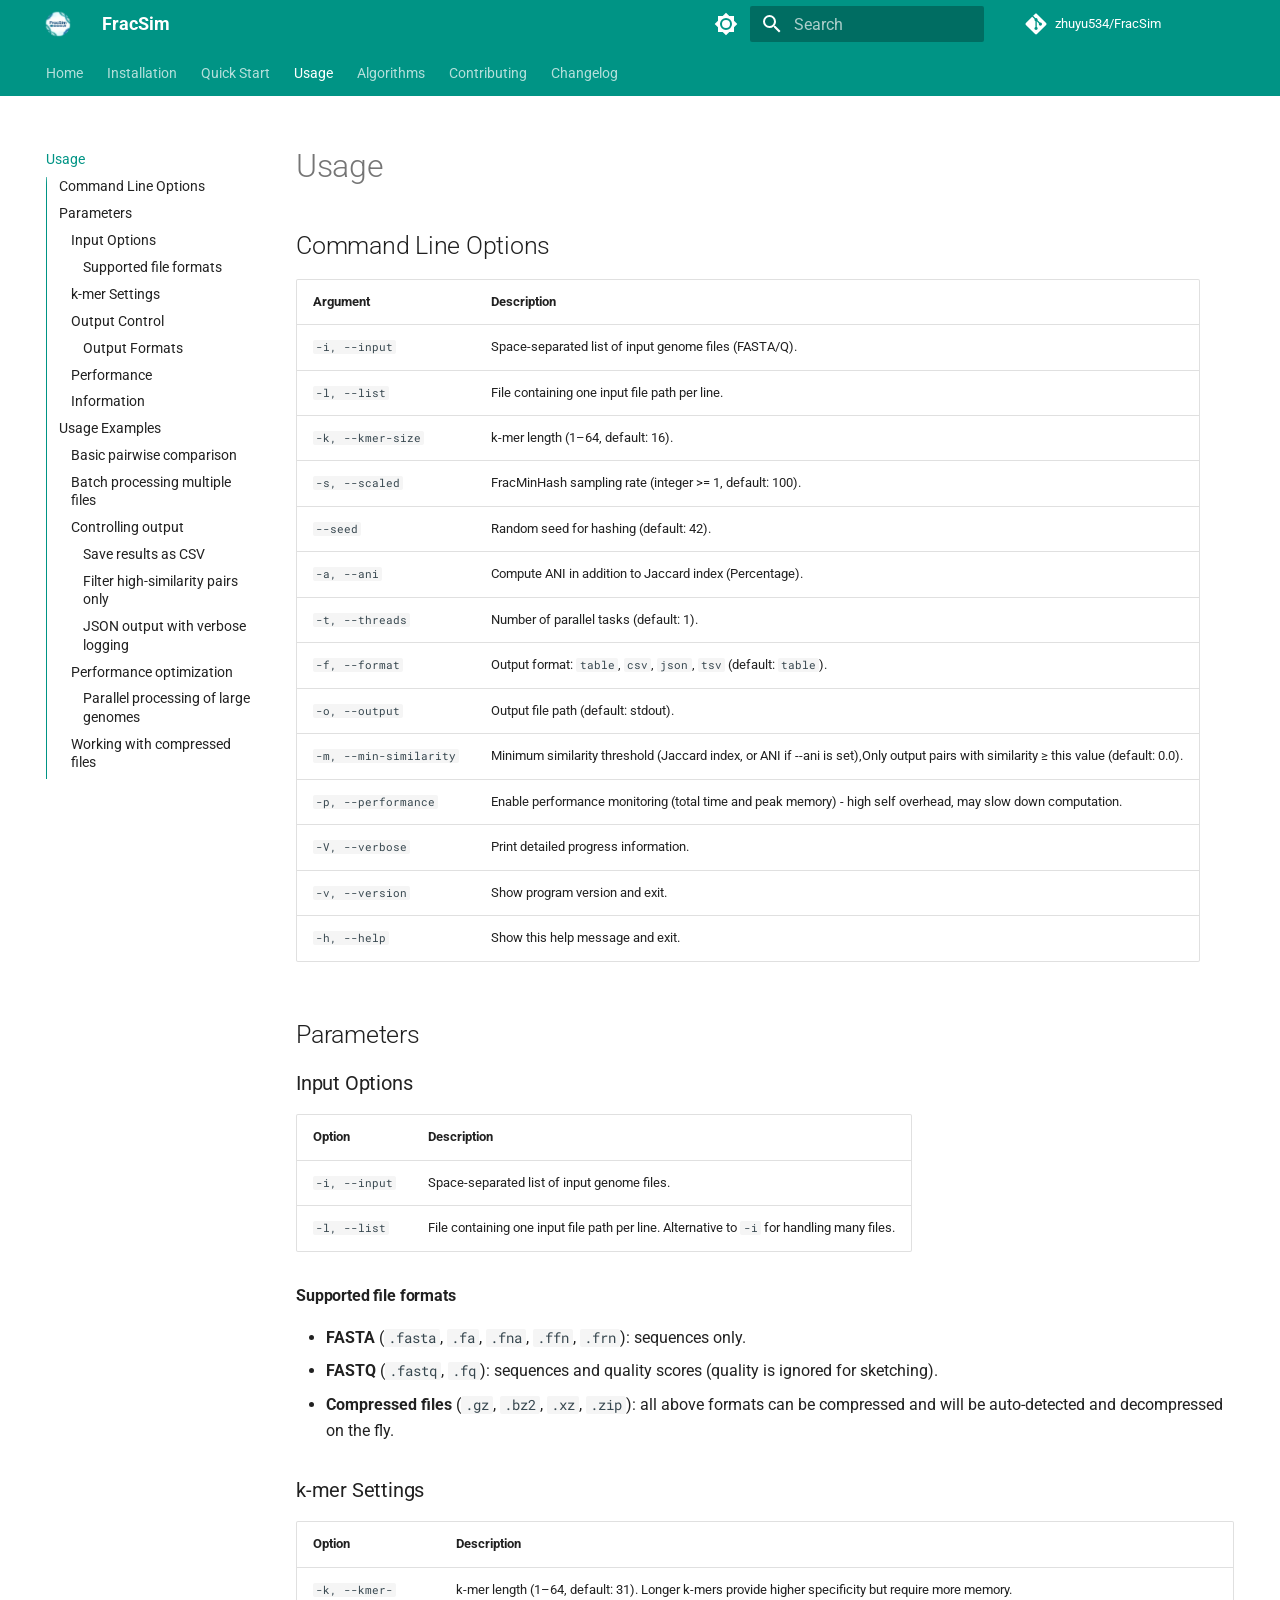
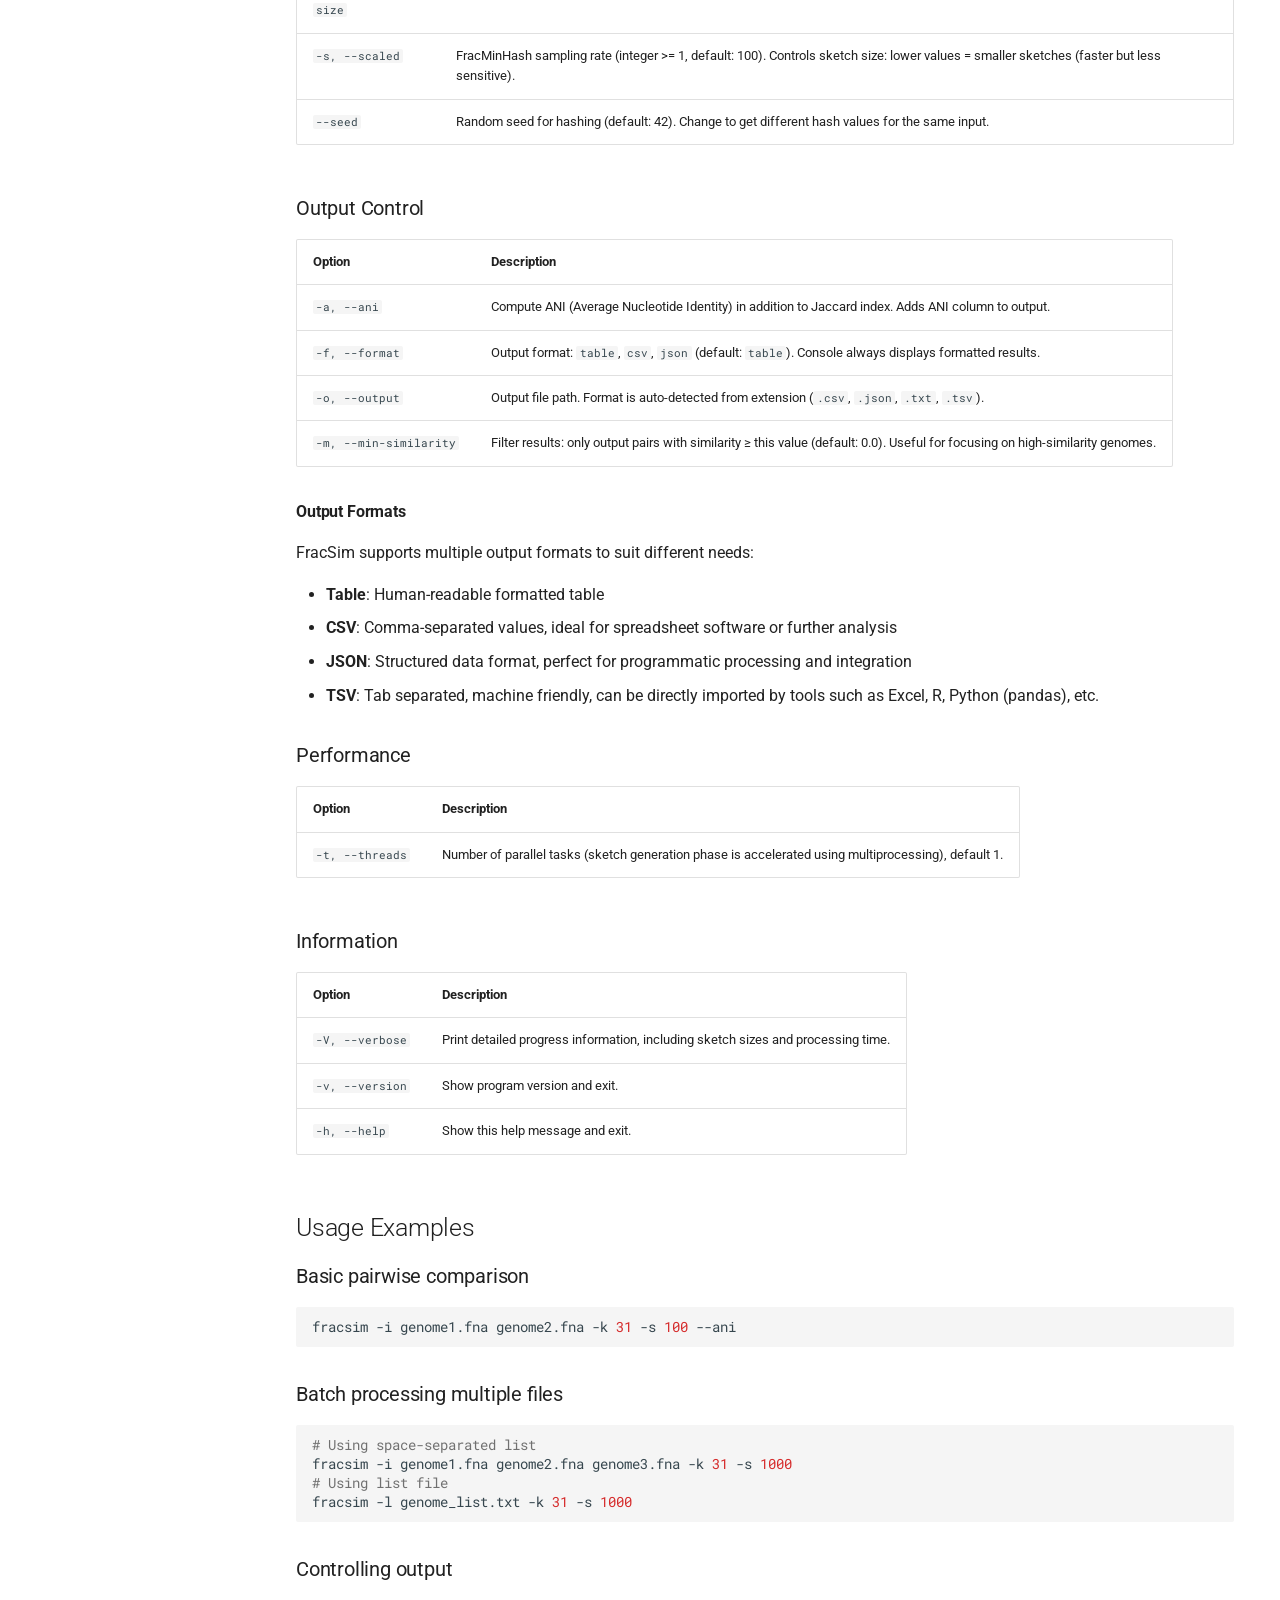
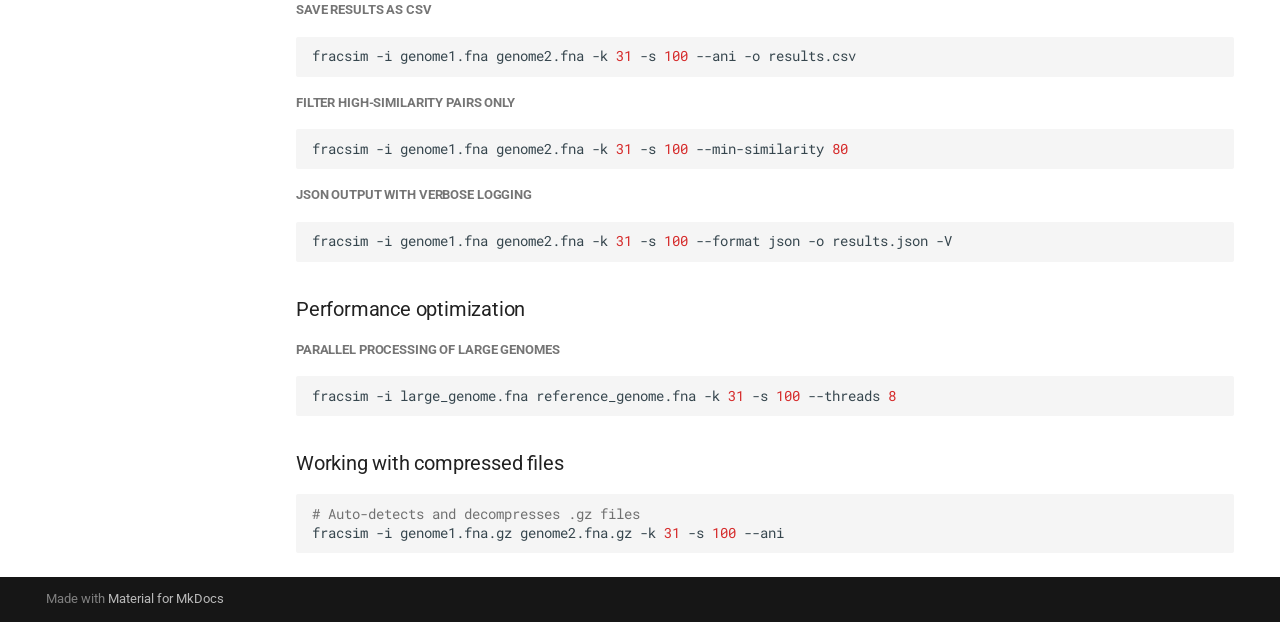
==== commit a0775cab: "Deployed 5fa6e19 with MkDocs version: 1.6.1" ====
--- a/usage/index.html
+++ b/usage/index.html
@@ -1034,7 +1034,7 @@
 </tr>
 <tr>
 <td><code>-f, --format</code></td>
-<td>Output format: <code>table</code>, <code>csv</code>, <code>json</code>, <code>tsv</code> (default: <code>table</code>). Console always displays formatted results.</td>
+<td>Output format: <code>table</code>, <code>csv</code>, <code>json</code> (default: <code>table</code>). Console always displays formatted results.</td>
 </tr>
 <tr>
 <td><code>-o, --output</code></td>
